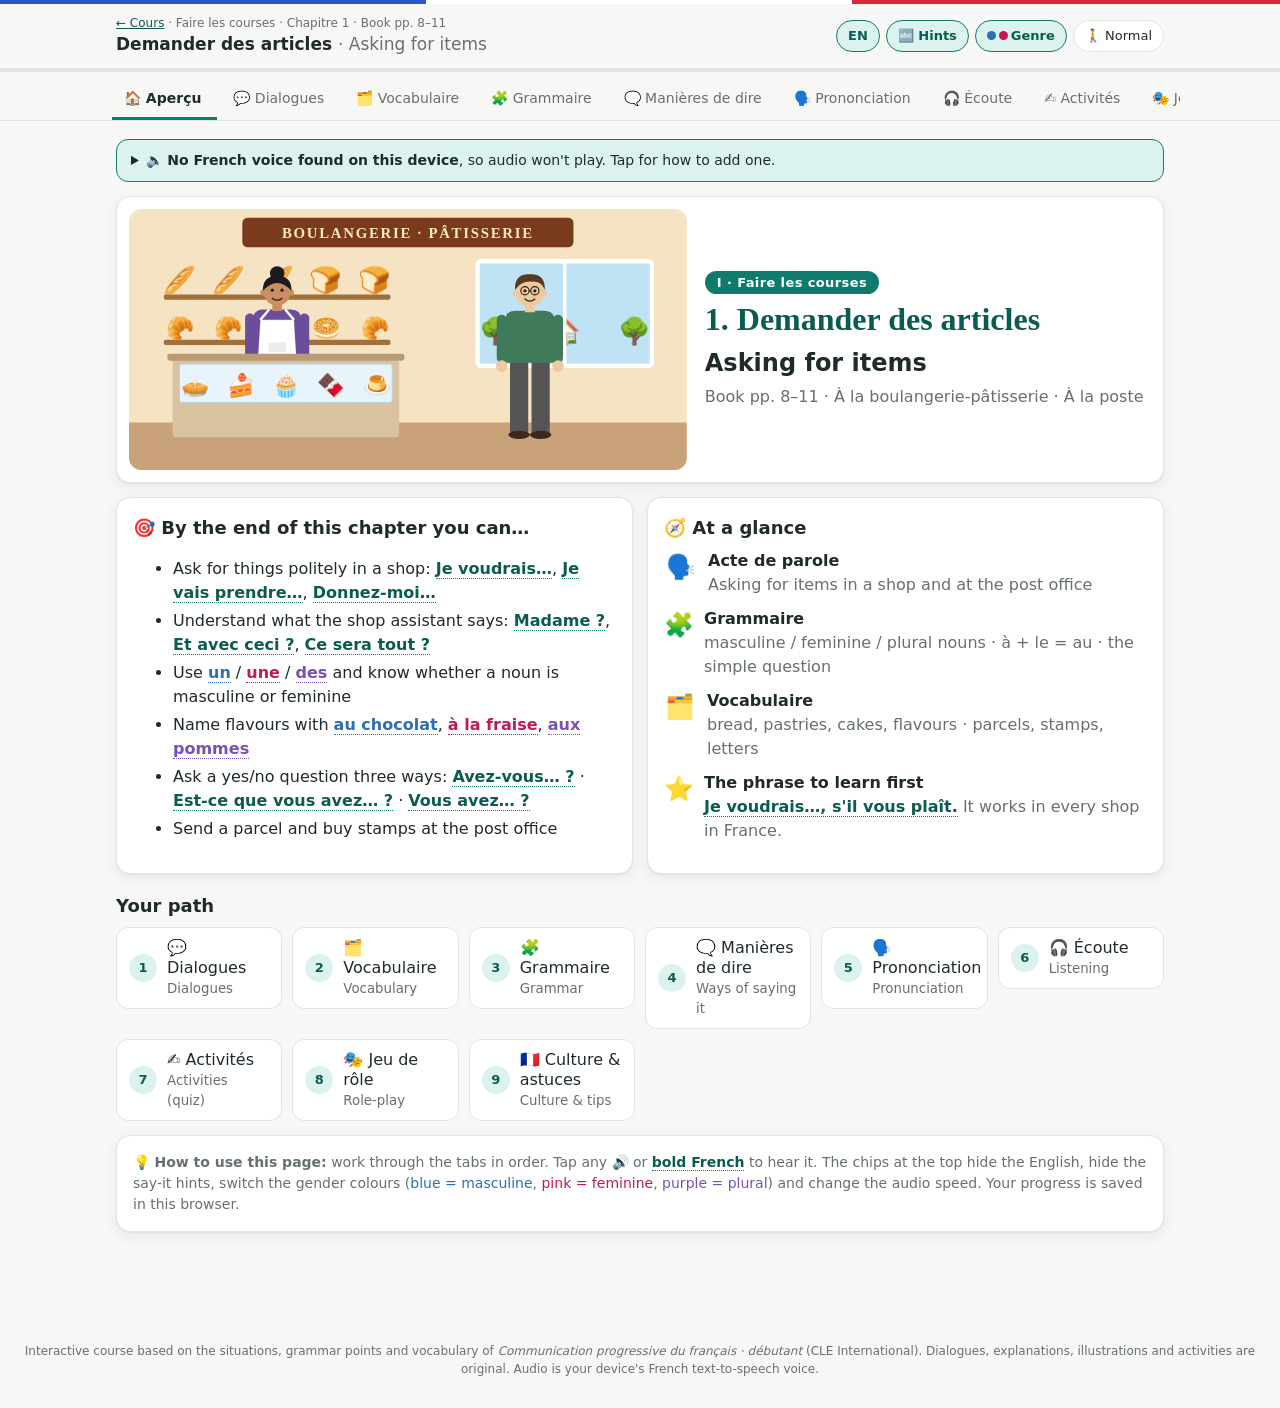
==== docs/c01.html @ 2956a0cf "Interactive course for Communication progressive du français (débutant): engine, illustrations, Rubr" ====
<!DOCTYPE html>
<html lang="en"><head><meta charset="utf-8"><meta name="viewport" content="width=device-width,initial-scale=1">
<title>Demander des articles · Communication progressive</title><style>:root{
  --bg:#f7f8f6; --panel:#ffffff; --ink:#1f2a2b; --muted:#66706f; --line:#dfe5e2;
  --accent:#0f7b6c; --accent-2:#0a5c51; --accent-soft:#dcf2ee;
  --bleu:#2b59c3; --rouge:#d62839;
  --good:#2f8a4f; --good-soft:#dff3e5; --bad:#c2402a; --bad-soft:#fbe3de;
  --m:#2f6db5; --m-soft:#e2eefb; --f:#c2185b; --f-soft:#fbe3ee; --pl:#7b4fb5; --pl-soft:#efe6fb;
  --radius:14px; --shadow:0 1px 2px rgba(20,40,40,.06),0 4px 14px rgba(20,40,40,.07);
  --ui:system-ui,-apple-system,"Segoe UI",Roboto,sans-serif; --serif:Georgia,"Times New Roman",serif;
}
@media (prefers-color-scheme:dark){:root{
  --bg:#141a1a; --panel:#1d2525; --ink:#e9f0ee; --muted:#9fb0ac; --line:#304040;
  --accent:#3fbfa8; --accent-2:#7fe0cc; --accent-soft:#183731;
  --good:#5cc27f; --good-soft:#1d3324; --bad:#ef7a64; --bad-soft:#3d221d;
  --m:#7fb0ef; --m-soft:#1e2b3b; --f:#f07aa8; --f-soft:#3a2030; --pl:#b896ee; --pl-soft:#2c2340;
  --shadow:none;
}}
*{box-sizing:border-box}
html,body{margin:0;background:var(--bg);color:var(--ink);font-family:var(--ui);line-height:1.5}
button{font:inherit;color:inherit;cursor:pointer}
a{color:var(--accent-2)}
.fr{font-weight:600;line-height:1.4}
.pr{color:var(--muted);font-style:italic;font-size:14px}
.en{color:var(--muted)}
body.no-pr .pr{display:none} body.no-en .en{display:none}
b.say{color:var(--accent-2);cursor:pointer;border-bottom:1px dotted var(--accent)}
b.say:hover{background:var(--accent-soft)}
/* gender colours (switchable) */
.g-m{color:var(--m)!important} .g-f{color:var(--f)!important} .g-pl{color:var(--pl)!important}
b.say.g-m{border-bottom-color:var(--m)} b.say.g-f{border-bottom-color:var(--f)} b.say.g-pl{border-bottom-color:var(--pl)}
body.no-gc .g-m,body.no-gc .g-f,body.no-gc .g-pl{color:inherit!important}
.gdot{display:inline-block;width:9px;height:9px;border-radius:50%;margin-right:-3px}.gdot.m{background:var(--m)}.gdot.f{background:var(--f)}

/* header */
header.top{position:sticky;top:0;z-index:20;background:color-mix(in srgb,var(--bg) 92%,transparent);backdrop-filter:blur(8px);border-bottom:1px solid var(--line)}
header.top::before{content:"";display:block;height:4px;background:linear-gradient(90deg,var(--bleu) 33.3%,#fff 33.3% 66.6%,var(--rouge) 66.6%)}
.top-inner{max-width:1080px;margin:0 auto;padding:10px 16px;display:flex;gap:12px;align-items:center;flex-wrap:wrap}
.brand{display:flex;flex-direction:column;min-width:0;flex:1}
.brand small{color:var(--muted);font-size:12px}
.brand b{font-size:17px}
.toggles{display:flex;gap:6px;flex-wrap:wrap;align-items:center}
.chip{border:1px solid var(--line);background:var(--panel);border-radius:999px;padding:5px 11px;font-size:13px;display:inline-flex;gap:6px;align-items:center}
.chip.on{background:var(--accent-soft);border-color:var(--accent);color:var(--accent-2);font-weight:600}
.progress{height:4px;background:var(--line)} .progress>div{height:100%;background:var(--accent);transition:width .4s}
nav.tabs{max-width:1080px;margin:0 auto;padding:8px 12px 0;display:flex;gap:4px;overflow-x:auto;scrollbar-width:none}
nav.tabs::-webkit-scrollbar{display:none}
nav.tabs a{flex:none;text-decoration:none;color:var(--muted);padding:8px 12px;border-radius:10px 10px 0 0;font-size:14px;border-bottom:3px solid transparent;white-space:nowrap}
nav.tabs a.active{color:var(--ink);font-weight:600;border-bottom-color:var(--accent)}
nav.tabs a .tick{color:var(--good);margin-inline-start:4px}

main{max-width:1080px;margin:0 auto;padding:18px 16px 80px}
h2{margin:6px 0 4px;font-size:24px} h3{margin:18px 0 8px;font-size:18px}
.h2en{font-size:16px;font-weight:400}
.lead{color:var(--muted);margin:0 0 16px}
.card{background:var(--panel);border:1px solid var(--line);border-radius:var(--radius);padding:16px;box-shadow:var(--shadow)}
.stack>*+*{margin-top:14px}
.grid{display:grid;gap:12px;grid-template-columns:repeat(auto-fill,minmax(210px,1fr))}
.row{display:flex;gap:8px;flex-wrap:wrap;align-items:center}
.btn{border:1px solid var(--line);background:var(--panel);padding:8px 14px;border-radius:10px;font-weight:500}
.btn:hover{border-color:var(--accent)}
.btn.primary{background:var(--accent);border-color:var(--accent);color:#fff}
.btn.primary:hover{background:var(--accent-2)}
.btn.small{padding:4px 10px;font-size:13px}
.play{border:none;background:var(--accent-soft);color:var(--accent-2);width:34px;height:34px;border-radius:50%;flex:none;display:inline-grid;place-items:center;font-size:14px;vertical-align:middle}
.play:hover{background:var(--accent);color:#fff}
.play.speaking{background:var(--accent);color:#fff;animation:pulse 1s infinite}
@keyframes pulse{50%{transform:scale(1.1)}}
.banner{background:var(--accent-soft);border:1px solid var(--accent);border-radius:12px;padding:10px 14px;font-size:14px;margin-bottom:14px}
.done-btn{margin-top:22px}
.muted{color:var(--muted)}
footer{text-align:center;color:var(--muted);font-size:12px;padding:30px 16px}

/* illustrations */
.scene-svg{width:100%;height:auto;display:block;border-radius:12px}
.scene-wrap{margin:10px 0 4px;border-radius:12px;overflow:hidden;border:1px solid var(--line)}
.actor .bob{transform-box:fill-box;transform-origin:50% 100%}
.actor.talking .bob{animation:talk .55s ease-in-out infinite alternate}
@keyframes talk{from{transform:translateY(0)}to{transform:translateY(-5px)}}
.actor.talking{filter:drop-shadow(0 0 6px rgba(255,205,0,.9))}
.av{flex:none;border-radius:50%}

/* overview */
.hero2{display:grid;grid-template-columns:1.25fr 1fr;gap:18px;align-items:center;padding:12px}
.hero-art{border-radius:12px;overflow:hidden}
.hero-txt .fr.big{font-family:var(--serif);font-size:32px;color:var(--accent-2);line-height:1.2;margin:6px 0}
.rub-badge{display:inline-block;color:#fff;border-radius:999px;padding:2px 12px;font-size:13px;font-weight:700;letter-spacing:.03em}
.r1{background:#0f7b6c}.r2{background:#2b59c3}.r3{background:#b5652b}.r4{background:#a3407e}.r5{background:#5b4fb5}.r6{background:#c0392b}
.ov-grid{display:grid;grid-template-columns:1fr 1fr;gap:14px}
.glance{display:flex;flex-direction:column;gap:10px}
.gl{display:flex;gap:10px;align-items:flex-start}.gl-ic{font-size:24px;width:34px;text-align:center}
.goals li{margin:4px 0}
.path{display:grid;grid-template-columns:repeat(auto-fill,minmax(160px,1fr));gap:10px}
.path a{text-decoration:none;color:var(--ink)}
.path .step{padding:10px 12px;border-radius:12px;border:1px solid var(--line);background:var(--panel);display:flex;gap:10px;align-items:center;line-height:1.25}
.path .step.done{border-color:var(--good);background:var(--good-soft)}
.path .num{width:28px;height:28px;border-radius:50%;background:var(--accent-soft);color:var(--accent-2);display:grid;place-items:center;font-weight:700;font-size:13px;flex:none}
.path .done .num{background:var(--good);color:#fff}

/* dialogue */
.dlg-head{display:flex;justify-content:space-between;gap:10px;align-items:center;flex-wrap:wrap}
.dtitle{font-size:20px;font-family:var(--serif)}
.sit-n{display:inline-grid;place-items:center;width:26px;height:26px;border-radius:50%;background:var(--accent);color:#fff;font-weight:700;font-size:14px}
.sit-n:empty{display:none}
.bubbles{display:flex;flex-direction:column;gap:10px;margin-top:10px}
.bub{display:flex;gap:10px;align-items:flex-start;max-width:88%}
.bub.right{align-self:flex-end;flex-direction:row-reverse}
.bub .body{background:var(--bg);border:1px solid var(--line);border-radius:14px;padding:8px 12px;cursor:pointer;transition:background .2s}
.bub .who{font-size:12px;color:var(--muted);font-weight:600}
.bub .fr.line{font-size:19px;display:block}
.bub.active .body{background:var(--accent-soft);border-color:var(--accent)}
.bub.m .who{color:var(--m)} .bub.f .who{color:var(--f)}
.stage-dir{align-self:center;font-style:italic;color:var(--muted);font-size:14px;background:var(--bg);border-radius:999px;padding:2px 14px}
.hidetext .bub .fr.line,.hidetext .bub .en{filter:blur(7px)} .hidetext .bub.revealed .fr.line,.hidetext .bub.revealed .en{filter:none}
.roleplay .bub.mine:not(.revealed) .fr.line,.roleplay .bub.mine:not(.revealed) .en{filter:blur(7px)}
.roleplay .bub.mine .body{border:2px dashed var(--accent)}
.shadow-cue{font-size:14px;color:var(--accent-2);font-weight:700;min-height:22px;margin-top:6px}
.dgloss{display:flex;flex-wrap:wrap;gap:6px;margin-top:12px;padding-top:10px;border-top:1px dashed var(--line)}
.gchip{border:1px solid var(--line);border-radius:999px;padding:2px 10px;font-size:14px;cursor:pointer;background:var(--bg)}

/* vocabulary */
.filters{display:flex;gap:6px;flex-wrap:wrap;margin-bottom:12px}
.picdict{display:grid;grid-template-columns:repeat(auto-fill,minmax(140px,1fr));gap:10px}
.picdict.small{grid-template-columns:repeat(auto-fill,minmax(118px,1fr));gap:8px}
.pd{display:flex;flex-direction:column;align-items:center;gap:2px;border:1px solid var(--line);border-top:5px solid var(--line);border-radius:14px;background:var(--panel);padding:10px 6px;text-align:center;box-shadow:var(--shadow);transition:transform .15s}
.pd:hover{transform:translateY(-2px)}
.pd .pd-pic{font-size:42px;line-height:1.15}
.picdict.small .pd .pd-pic{font-size:34px}
.pd .fr{font-size:16px}.pd .en{font-size:12px}
.pd-m{border-top-color:var(--m)}.pd-f{border-top-color:var(--f)}.pd-pl{border-top-color:var(--pl)}
body.no-gc .pd{border-top-color:var(--line)}
.vcard{display:flex;flex-direction:column;gap:2px;position:relative;cursor:pointer;border-left:5px solid var(--line)}
.vc-m{border-left-color:var(--m)}.vc-f{border-left-color:var(--f)}.vc-pl{border-left-color:var(--pl)}
.vcard .pic{font-size:30px;line-height:1.2}
.vcard .fr{font-size:20px}
.vcard .play{position:absolute;top:12px;right:12px}
.vcard .box{position:absolute;top:54px;right:14px;font-size:11px;color:var(--muted)}
.tag{display:inline-block;font-size:11px;background:var(--accent-soft);color:var(--accent-2);border-radius:6px;padding:1px 6px;margin-top:4px;width:max-content}
.g-tag-m{background:var(--m-soft);color:var(--m)}.g-tag-f{background:var(--f-soft);color:var(--f)}.g-tag-pl{background:var(--pl-soft);color:var(--pl)}
.flash-wrap{max-width:440px;margin:0 auto;text-align:center}
.flash{perspective:1000px;height:270px;cursor:pointer;margin:10px 0}
.flash-inner{position:relative;width:100%;height:100%;transition:transform .5s;transform-style:preserve-3d}
.flash.flipped .flash-inner{transform:rotateY(180deg)}
.flash .face{position:absolute;inset:0;backface-visibility:hidden;display:flex;flex-direction:column;align-items:center;justify-content:center;gap:6px;border-radius:18px;border:1px solid var(--line);border-top:8px solid var(--line);background:var(--panel);box-shadow:var(--shadow);padding:16px}
.flash.gb-m .face{border-top-color:var(--m)}.flash.gb-f .face{border-top-color:var(--f)}.flash.gb-pl .face{border-top-color:var(--pl)}
.flash .back{transform:rotateY(180deg);background:var(--accent-soft)}
.flash .fr{font-size:32px}
.flash .pic{font-size:50px}

/* grammar + infographics */
.gblock h3{margin-top:0;font-size:20px}
.gblock p{margin:8px 0}
.after{border-top:1px dashed var(--line);margin-top:12px}
table.g{border-collapse:collapse;width:100%;margin-top:10px}
table.g td,table.g th{border-bottom:1px solid var(--line);padding:8px;text-align:left}
table.g td.frcell{font-size:18px;white-space:nowrap}
figure.info{margin:14px 0;padding:14px;border-radius:14px;background:linear-gradient(180deg,var(--bg),var(--panel));border:1px solid var(--line)}
figure.info figcaption{font-size:13px;text-transform:uppercase;letter-spacing:.06em;color:var(--accent-2);font-weight:800;margin-bottom:10px}
.gnote{margin-top:10px;font-size:14px;background:var(--accent-soft);border-radius:10px;padding:8px 12px}
.schip{display:inline-block;margin:3px;border:1px solid var(--line);background:var(--panel);border-radius:999px;padding:3px 12px;cursor:pointer;font-weight:600}
.schip .en{font-weight:400;font-size:13px}
.end{color:var(--rouge);font-weight:800}
/* gender columns */
.gcols{display:grid;grid-template-columns:repeat(auto-fit,minmax(200px,1fr));gap:10px}
.gcol{border-radius:12px;padding:10px;border:2px solid}
.gc-m{border-color:var(--m);background:var(--m-soft)}.gc-f{border-color:var(--f);background:var(--f-soft)}.gc-pl{border-color:var(--pl);background:var(--pl-soft)}
.ghead{display:flex;gap:8px;align-items:center;margin-bottom:6px}
.gbadge{font-family:var(--serif);font-size:22px;font-weight:800;border-radius:10px;padding:0 10px;color:#fff}
.gc-m .gbadge{background:var(--m)}.gc-f .gbadge{background:var(--f)}.gc-pl .gbadge{background:var(--pl)}
/* merges */
.merges{display:flex;flex-direction:column;gap:8px}
.mrow,.eq{display:flex;gap:6px;align-items:center;flex-wrap:wrap;cursor:pointer}
.eq{justify-content:center;margin:12px 0 0}
.mb{display:inline-grid;place-items:center;min-width:48px;padding:4px 10px;border-radius:10px;font-weight:800;font-size:18px;color:#fff;font-family:var(--serif)}
.mb-p{background:#555}.mb-m{background:var(--m)}.mb-f{background:var(--f)}.mb-pl{background:var(--pl)}.mb-x{background:#888}
.mb-r{background:var(--panel);color:var(--ink);border:2px dashed var(--muted)}
.mb-r.fused{background:var(--rouge);color:#fff;border:2px solid var(--rouge);box-shadow:0 0 0 4px rgba(214,40,57,.15)}
.op{font-weight:800;color:var(--muted);font-size:18px}
.mex{margin-left:8px}
.nomerge .mb-r{opacity:.9}
/* scale */
.scale{position:relative;height:196px;margin:0 50px}
.sbar{position:absolute;left:0;right:0;top:80px;height:12px;border-radius:6px}
.smark{position:absolute;transform:translateX(-50%);display:flex;flex-direction:column;align-items:center;text-align:center;cursor:pointer;width:120px;font-size:14px;line-height:1.2}
.smark.up{top:0;justify-content:flex-end;height:78px}
.smark.dn{top:94px}
.smark .spic{font-size:20px}
.smark.up::after{content:"";width:2px;height:8px;background:var(--muted)}
.smark.dn::before{content:"";width:2px;height:8px;background:var(--muted)}
.smark .en{font-size:12px}
.sends{display:flex;justify-content:space-between;font-size:12px;color:var(--muted);font-weight:700;text-transform:uppercase}
/* ladder */
.ladder{display:flex;flex-direction:column;gap:8px}
.rung{display:flex;gap:10px;align-items:center;border-left:6px solid;border-radius:10px;background:var(--panel);padding:6px 10px}
.rname{color:#fff;border-radius:8px;padding:2px 10px;font-weight:700;display:flex;flex-direction:column;line-height:1.2;min-width:96px}
.rname small{font-weight:400;opacity:.85}
/* conjugation */
.conj{display:grid;grid-template-columns:repeat(auto-fit,minmax(200px,1fr));gap:10px}
.cverb{border:1px solid var(--line);border-radius:12px;overflow:hidden;background:var(--panel)}
.cinf{background:var(--accent);color:#fff;padding:6px 10px;cursor:pointer}.cinf .fr{color:#fff;font-size:18px}.cinf .en{color:#e8fffa}
.cform{display:flex;gap:8px;padding:4px 10px;border-top:1px solid var(--line);cursor:pointer}
.cform:hover{background:var(--accent-soft)}
.cform .cp{color:var(--muted);width:64px;flex:none;font-size:13px;padding-top:2px}
.cform .fr{font-size:17px}
.qzbox{display:inline-flex;gap:6px;align-items:center;flex-wrap:wrap}
/* compare */
.cmp{display:grid;gap:10px}
.cmpcol{border:2px solid;border-radius:12px;overflow:hidden;background:var(--panel)}
.cmphead{color:#fff;font-weight:800;padding:6px 10px;font-size:18px;font-family:var(--serif);display:flex;flex-direction:column;line-height:1.2}
.cmphead small{font-family:var(--ui);font-weight:400;font-size:12px;opacity:.9}
.cmppic{text-align:center;padding:6px}.cmppic.emo{font-size:46px}
.cmplines{padding:4px 10px 10px}.cl{padding:3px 0;cursor:pointer;display:flex;flex-direction:column}.cl .en{font-size:13px}
@media (max-width:640px){.cmp{grid-template-columns:1fr!important}}
/* documents */
.doc-fig{display:flex;flex-direction:column;align-items:center}
.doc{width:min(100%,420px);border-radius:10px;padding:16px 18px;box-shadow:0 6px 20px rgba(0,0,0,.18);position:relative}
.doc-title{font-weight:800;font-size:20px;text-align:center}
.doc-sub{text-align:center;font-size:13px;opacity:.8;margin-bottom:6px}
.doc-row{display:flex;gap:6px;align-items:baseline;padding:3px 0;cursor:pointer}
.doc-row .dots{flex:1;border-bottom:2px dotted currentColor;opacity:.35}
.doc-foot{text-align:center;font-size:13px;margin-top:8px;opacity:.85}
.doc-chalk{background:#2c3a2f;color:#f2f2e8;font-family:"Comic Sans MS","Chalkboard SE",cursive;border:8px solid #8a5a2b}
.doc-board{background:#111;color:#ffcd00;font-family:ui-monospace,Menlo,monospace}.doc-board .doc-title{color:#fff;letter-spacing:.2em}
.doc-ticket{background:#fffbe8;color:#222;border:2px dashed #b99a2b;font-family:ui-monospace,Menlo,monospace}
.doc-receipt{background:#fff;color:#222;font-family:ui-monospace,Menlo,monospace;clip-path:polygon(0 0,100% 0,100% 96%,95% 100%,90% 96%,85% 100%,80% 96%,75% 100%,70% 96%,65% 100%,60% 96%,55% 100%,50% 96%,45% 100%,40% 96%,35% 100%,30% 96%,25% 100%,20% 96%,15% 100%,10% 96%,5% 100%,0 96%)}
.doc-menu{background:#fdf6e3;color:#3a2a1e;font-family:var(--serif);border:3px double #7a3b1d}
.doc-form{background:#fff;color:#222;border:1px solid #bbb;border-top:10px solid var(--bleu)}
.doc-label{background:#fff8d6;color:#3a2a1e;border:2px solid #e0b100;border-radius:16px}
/* minis + pattern */
.minis{display:flex;flex-wrap:wrap;gap:10px;justify-content:center}
.minic{display:flex;flex-direction:column;align-items:center;border:1px solid var(--line);border-radius:12px;padding:8px 10px;background:var(--panel);cursor:pointer;min-width:120px}
.minic .en{font-size:12px}
.pattern{display:flex;flex-direction:column;gap:8px}
.prow{display:flex;flex-wrap:wrap;gap:6px;align-items:center}
.pfix{background:var(--accent);color:#fff;border-radius:10px;padding:6px 12px;font-weight:700;cursor:pointer}
.pslot{display:inline-flex;flex-direction:column;border:2px dashed var(--accent);border-radius:10px;padding:2px 8px;font-weight:600}
.pslot span{cursor:pointer;padding:1px 0}.pslot span:hover{text-decoration:underline}
/* flow (conversation map) */
.flow{position:relative;display:flex;flex-direction:column;gap:6px}
.flow::before{content:"";position:absolute;left:50%;top:44px;bottom:6px;width:3px;background:var(--line);transform:translateX(-50%)}
.lane-heads{display:flex;justify-content:space-between;font-weight:700;margin-bottom:6px}
.lane-heads span{display:flex;gap:6px;align-items:center}
.fstep{display:flex;position:relative}
.fstep.l{justify-content:flex-start}.fstep.r{justify-content:flex-end}
.fcard{width:calc(50% - 22px);display:flex;gap:10px;align-items:flex-start;background:var(--panel);border:1px solid var(--line);border-radius:12px;padding:8px 10px;cursor:pointer;box-shadow:var(--shadow)}
.fstep.l .fcard{border-left:5px solid var(--bleu)}.fstep.r .fcard{border-right:5px solid var(--rouge)}
.fn{flex:none;width:24px;height:24px;border-radius:50%;background:var(--accent);color:#fff;display:grid;place-items:center;font-weight:700;font-size:12px}
.fcard .en{font-size:13px}.fcard .alt{font-size:12px;color:var(--muted);margin-top:2px}
@media (max-width:640px){.flow::before{display:none}.fcard{width:92%}}

/* widgets */
.widget{margin-top:14px;padding:14px;border-radius:12px;background:var(--bg);border:2px dashed var(--accent)}
.widget .label{font-size:12px;text-transform:uppercase;letter-spacing:.06em;color:var(--accent-2);font-weight:800;margin-bottom:8px}
.result{font-size:40px;text-align:center;margin:8px 0;min-height:60px}
.cap{font-size:15px}
.spool{display:flex;flex-wrap:wrap;gap:6px;min-height:46px;padding:8px;border-radius:10px;background:var(--panel);border:1px solid var(--line);margin-bottom:8px}
.scols{display:grid;gap:8px}
.scol2{border:2px solid;border-radius:12px;min-height:110px;cursor:pointer;background:var(--panel);overflow:hidden}
.sch{color:#fff;font-weight:700;padding:4px 10px;text-align:center}
.sin{display:flex;flex-wrap:wrap;gap:4px;padding:6px}
.tile.small{font-size:14px;padding:1px 8px}
.pricetag{display:flex;justify-content:center;margin:6px 0}
.pt-num{background:#ffcd00;color:#1f2a2b;font-weight:800;font-size:34px;padding:4px 22px 4px 30px;border-radius:6px 30px 30px 6px;position:relative;font-family:var(--serif)}
.pt-num::before{content:"";position:absolute;left:10px;top:50%;width:10px;height:10px;border-radius:50%;background:var(--bg);transform:translateY(-50%)}
.money{display:inline-flex;flex-wrap:wrap;gap:4px;justify-content:center;margin:4px 0}
.note{display:inline-grid;place-items:center;width:54px;height:30px;border-radius:4px;font-size:12px;font-weight:800;color:#fff}
.n50{background:#e07b39}.n20{background:#3b78c2}.n10{background:#c0392b}.n5{background:#7f8c8d}
.coin{display:inline-grid;place-items:center;width:30px;height:30px;border-radius:50%;background:radial-gradient(#f5d68a,#c9a227);font-size:10px;font-weight:800;color:#5a4400;border:2px solid #b0901a}
.coin.small{width:24px;height:24px;background:radial-gradient(#e8b48a,#b5652b);color:#fff;border-color:#8a4a1a;font-size:9px}
.clockrow{display:flex;gap:18px;align-items:center;flex-wrap:wrap;justify-content:center}
.ck-big{font-size:36px;font-weight:800;font-family:ui-monospace,Menlo,monospace}
.ck-words .fr{font-size:20px}

/* expressions */
.xhead{display:flex;gap:10px;align-items:center;margin-bottom:8px;font-size:17px}
.xic{font-size:26px}
.xitems{display:grid;grid-template-columns:repeat(auto-fill,minmax(280px,1fr));gap:8px}
.xitem{display:flex;justify-content:space-between;gap:8px;align-items:center;border:1px solid var(--line);border-radius:12px;padding:8px 12px;cursor:pointer;background:var(--bg)}
.xitem:hover{border-color:var(--accent)}
.xitem .fr{font-size:17px}.xitem .en{font-size:13px}
.reg{font-size:11px;font-weight:700;border-radius:8px;padding:2px 8px;display:flex;flex-direction:column;align-items:center;line-height:1.15;flex:none}
.reg small{font-weight:400;font-size:10px}
.reg-poli{background:#e2eefb;color:#2b59c3}.reg-std{background:#e5f4e8;color:#2f8a4f}.reg-fam{background:#fdecd8;color:#b5652b}.reg-sout{background:#efe6fb;color:#7b4fb5}
.xreply{margin-top:8px;font-size:14px;color:var(--muted)}

/* sounds */
.letter{display:flex;gap:14px}
.letter .glyph{font-size:30px;font-weight:800;line-height:1.1;min-width:90px;height:80px;padding:0 8px;display:grid;place-items:center;border-radius:16px;background:var(--accent-soft);color:var(--accent-2);flex:none;cursor:pointer;text-align:center;font-family:var(--serif)}
.ex{display:inline-flex;gap:6px;align-items:center;border:1px solid var(--line);border-radius:999px;padding:2px 4px 2px 12px;margin:3px;cursor:pointer;background:var(--panel)}
.ex .fr{font-size:17px}
.pair{display:grid;grid-template-columns:1fr auto 1fr;gap:10px;align-items:center}
.pair .side{text-align:center;padding:10px;border:1px solid var(--line);border-radius:12px;cursor:pointer;background:var(--panel)}
.pair .side .fr{font-size:26px;display:block}
.vs{color:var(--muted);font-size:12px;text-align:center;max-width:160px}

/* quiz */
.quiz{max-width:680px;margin:0 auto}
.qhead{display:flex;justify-content:space-between;color:var(--muted);font-size:13px;margin-bottom:8px}
.qtag{background:var(--accent-soft);color:var(--accent-2);border-radius:6px;padding:0 6px;font-weight:600}
.qbar{height:6px;border-radius:6px;background:var(--line);overflow:hidden;margin-bottom:14px}.qbar>div{height:100%;background:var(--accent);transition:width .3s}
.qtext{font-size:18px;font-weight:600;margin-bottom:10px}
.qpic{font-size:54px;text-align:center}
.qsentence{font-size:24px;text-align:center;margin:10px 0}
.qsentence .blank{display:inline-block;min-width:70px;border-bottom:3px solid var(--accent);color:var(--accent-2)}
.opts{display:grid;gap:8px}
.opt{text-align:start;border:2px solid var(--line);background:var(--panel);border-radius:12px;padding:10px 14px;font-size:16px}
.opt:hover:not(:disabled){border-color:var(--accent)}
.opt.correct{border-color:var(--good);background:var(--good-soft)}
.opt.wrong{border-color:var(--bad);background:var(--bad-soft)}
.feedback{margin-top:12px;padding:10px 14px;border-radius:12px;font-size:15px}
.feedback.good{background:var(--good-soft);color:var(--good)} .feedback.bad{background:var(--bad-soft);color:var(--bad)}
.feedback .ex-text{color:var(--ink);display:block;margin-top:4px}
.tiles{display:flex;flex-wrap:wrap;gap:8px;justify-content:center;min-height:56px;padding:8px;border-radius:12px}
.tiles.lines{flex-direction:column;align-items:stretch}.tiles.lines .tile{text-align:left;font-size:16px}
.tiles.answer{border:2px dashed var(--line);margin-bottom:8px}
.tile{font-size:18px;border:1px solid var(--line);background:var(--panel);border-radius:10px;padding:2px 14px}
.big-play{width:72px;height:72px;font-size:28px;margin:6px auto 14px;display:grid}
.score{font-size:48px;font-weight:800;text-align:center;color:var(--accent-2)}
.match{display:grid;grid-template-columns:1fr 1fr;gap:8px}
.match .mi{border:2px solid var(--line);background:var(--panel);border-radius:10px;padding:8px;text-align:center;min-height:52px}
.match .mi .fr{font-size:17px}
.match .mi.sel{border-color:var(--accent);background:var(--accent-soft)}
.match .mi.ok{border-color:var(--good);background:var(--good-soft);opacity:.55}
.match .mi.no{border-color:var(--bad);background:var(--bad-soft)}
.tin{font:inherit;font-size:18px;padding:8px 10px;border-radius:10px;border:2px solid var(--accent);background:var(--panel);color:var(--ink);min-width:120px}
.tin.ok{border-color:var(--good);background:var(--good-soft)} .tin.no{border-color:var(--bad);background:var(--bad-soft)}
.frkeys{margin:8px 0}.frkeys .chip{font-size:16px;font-weight:700;padding:3px 11px}

/* role-play */
.rp{display:flex;flex-direction:column;gap:10px}
.rp-body{display:flex;flex-direction:column;gap:10px}
.memo{display:flex;flex-wrap:wrap;gap:6px;margin-top:8px}
.memo span{background:#fff8d6;color:#5a4400;border:1px solid #e0b100;border-radius:6px;padding:1px 8px;font-size:13px;transform:rotate(-1deg)}
.yourturn{background:var(--accent-soft);border-radius:10px;padding:8px 12px}
.rec{display:flex;gap:8px;align-items:center;flex-wrap:wrap}
.rec .dot{display:inline-block;width:10px;height:10px;border-radius:50%;background:var(--bad);animation:pulse 1s infinite}

/* culture */
.cgrid{display:grid;grid-template-columns:repeat(auto-fill,minmax(300px,1fr));gap:12px}
.ccard{display:flex;gap:12px;border-top:5px solid var(--bleu)}
.ccard:nth-child(3n+2){border-top-color:var(--rouge)}.ccard:nth-child(3n){border-top-color:var(--accent)}
.cic{font-size:34px;flex:none}
.ckind{font-size:11px;text-transform:uppercase;letter-spacing:.08em;color:var(--muted);font-weight:700}
.tipcard{display:flex;gap:12px}
.tipcard .ic{font-size:28px;flex:none}
.mist{display:flex;flex-direction:column;gap:6px}
.mrow2{display:grid;grid-template-columns:1fr 1fr 1.3fr;gap:10px;align-items:center;background:var(--panel);border:1px solid var(--line);border-radius:10px;padding:8px 12px}
.no-say{color:var(--bad);text-decoration:line-through;text-decoration-thickness:1px}
.yes-say{color:var(--good);cursor:pointer}
@media (max-width:640px){.mrow2{grid-template-columns:1fr}}

/* tests */
.tile.sel{border-color:var(--accent);background:var(--accent-soft)}
.tile.ok{border-color:var(--good);background:var(--good-soft)}
.tile.no{border-color:var(--bad);background:var(--bad-soft)}
.titems{padding-inline-start:22px;margin:6px 0} .titems li{margin:10px 0}
.qsent .fr{font-size:17px}
.qsent select{font-size:16px;max-width:100%;padding:2px 6px;border-radius:8px;border:2px solid var(--accent);background:var(--panel);color:var(--ink);margin:0 4px}
.qsent select.ok{border-color:var(--good);background:var(--good-soft)} .qsent select.no{border-color:var(--bad);background:var(--bad-soft)}
.blank{display:inline-block;min-width:60px;border-bottom:2px solid var(--accent);color:var(--accent-2);text-align:center}
.fb{font-size:14px;margin-top:2px}
.markbox{border:2px solid var(--accent);border-radius:10px;min-width:56px;text-align:center;display:flex;flex-direction:column;line-height:1.2;padding:4px}
.markbox .got{font-weight:800;font-size:18px;color:var(--accent-2);border-bottom:1px solid var(--line)} .markbox .of{font-size:13px;color:var(--muted)}
.tsec.full{border-color:var(--good)} .tsec.part{border-color:var(--accent)}
.tgrid{display:grid;grid-template-columns:repeat(auto-fill,minmax(300px,1fr));gap:4px 20px}
.tgrid .qsent{display:flex;gap:6px;align-items:center;flex-wrap:wrap}
.tgrid .tin{min-width:0;width:140px;font-size:16px;padding:4px 8px}
.mini{background:var(--bg);border-radius:10px;padding:8px 12px;border:1px solid var(--line)}
.opt-l{font-size:16px;text-align:left}

/* course home */
.home-hero{display:grid;grid-template-columns:1fr 1.1fr;gap:18px;align-items:center}
.home-hero h1{font-family:var(--serif);font-size:34px;margin:0;line-height:1.15;color:var(--accent-2)}
.rubrique{margin-top:26px}
.rubrique h2{display:flex;gap:10px;align-items:center;flex-wrap:wrap}
.rnum{color:#fff;border-radius:10px;padding:0 12px;font-family:var(--serif)}
.chapters{display:grid;grid-template-columns:repeat(auto-fill,minmax(310px,1fr));gap:10px}
.lesson-link{display:flex;gap:12px;align-items:center;text-decoration:none;color:var(--ink)}
.lesson-link .n{font-size:22px;font-weight:800;color:var(--accent-2);width:40px;text-align:center;flex:none}
.lesson-link .thumb{width:120px;flex:none;border-radius:8px;overflow:hidden;border:1px solid var(--line)}
.lesson-link .frt{font-family:var(--serif);font-size:18px;font-weight:700;color:var(--accent-2)}
.lesson-link:hover{border-color:var(--accent)}
.soon{opacity:.55}
.soon .frt{color:var(--muted)}
.test-link{border-color:var(--accent);background:var(--accent-soft)}

@media (max-width:760px){
  .brand{flex-basis:100%}
  .toggles{width:100%}
  .hero2,.ov-grid,.home-hero{grid-template-columns:1fr}
  .bub{max-width:100%}
  .bub .fr.line{font-size:17px}
  .flash{height:240px}
  .lesson-link .thumb{width:84px}
}
</style></head>
<body><script>window.LESSONS=[];window.COURSE_HOME="index.html";</script><script>// Chapitre 1 · Demander des articles (book pp. 8–11)
// Situations: 1. À la boulangerie-pâtisserie · 2. À la poste
// Grammar: masculin / féminin / pluriel des noms · structure de la question simple
// Dialogues and activities are original, built on the book's situations, grammar and vocabulary.
LESSONS.push({
  id: "c01", rubrique: 1, num: 1,
  title: "Asking for items",
  titleFr: "Demander des articles",
  pages: "Book pp. 8–11",
  goals: [
    "Ask for things politely in a shop: [[Je voudrais…]], [[Je vais prendre…]], [[Donnez-moi…]]",
    "Understand what the shop assistant says: [[Madame ?]], [[Et avec ceci ?]], [[Ce sera tout ?]]",
    "Use [[m:un]] / [[f:une]] / [[pl:des]] and know whether a noun is masculine or feminine",
    "Name flavours with [[m:au chocolat]], [[f:à la fraise]], [[pl:aux pommes]]",
    "Ask a yes/no question three ways: [[Avez-vous… ?]] · [[Est-ce que vous avez… ?]] · [[Vous avez… ?]]",
    "Send a parcel and buy stamps at the post office"
  ],
  glance: [
    ["🗣️", "Acte de parole", "Asking for items in a shop and at the post office"],
    ["🧩", "Grammaire", "masculine / feminine / plural nouns · à + le = au · the simple question"],
    ["🗂️", "Vocabulaire", "bread, pastries, cakes, flavours · parcels, stamps, letters"],
    ["⭐", "The phrase to learn first", "[[Je voudrais…, s'il vous plaît.]] It works in every shop in France."]
  ],

  dialogues: [
    {
      id: "d1", n: 1, title: "At the baker's and pastry shop", titleFr: "À la boulangerie-pâtisserie",
      note: "Monsieur Lambert buys breakfast and a dessert for four. Notice how the baker leads the conversation: [[Et avec ceci ?]] … [[Ce sera tout ?]]",
      scene: "boulangerie", staff: "La boulangère", people: { "La boulangère": "f2", "Le client": "m6" },
      lines: [
        ["La boulangère", "Bonjour, monsieur !", "Good morning, sir!"],
        ["Le client", "Bonjour, madame. Je voudrais une baguette et deux croissants au beurre, s'il vous plaît.", "Good morning. I'd like a baguette and two butter croissants, please."],
        ["La boulangère", "Voilà, monsieur. Et avec ceci ?", "Here you are, sir. Anything else? (lit. and with this?)"],
        ["Le client", "Je vais prendre aussi un éclair au café et une tarte pour quatre personnes.", "I'll also take a coffee éclair and a tart for four people."],
        ["La boulangère", "Qu'est-ce que vous préférez, comme tarte ? Nous avons des tartes aux pommes, aux abricots, au citron…", "What kind of tart would you like? We have apple, apricot, lemon tarts…"],
        ["Le client", "Une tarte au citron, c'est parfait.", "A lemon tart, that's perfect."],
        ["La boulangère", "Très bien. Ce sera tout ?", "Very good. Will that be all?"],
        ["Le client", "Oui, merci. Ça fait combien ?", "Yes, thank you. How much is that?"],
        ["La boulangère", "Dix-neuf euros quarante, s'il vous plaît.", "Nineteen euros forty, please."],
        ["Le client", "Voilà. Merci, bonne journée !", "Here you are. Thank you, have a nice day!"],
        ["La boulangère", "Merci, à vous aussi. Au revoir, monsieur !", "Thank you, you too. Goodbye, sir!"]
      ],
      glossary: [["Et avec ceci ?", "anything else?"], ["Ce sera tout ?", "will that be all?"], ["Ça fait combien ?", "how much is it?"], ["bonne journée", "have a nice day"]]
    },
    {
      id: "d2", n: 2, title: "At the post office", titleFr: "À la poste",
      note: "Aïcha sends a parcel to her sister in Canada and buys stamps. Listen for the three ways of asking a question.",
      scene: "poste", staff: "Le postier", people: { "Le postier": "m4", "Aïcha": "f4" },
      lines: [
        ["Le postier", "Bonjour, madame. Je vous écoute.", "Hello, madam. How can I help? (lit. I'm listening to you)"],
        ["Aïcha", "Bonjour, monsieur. Je voudrais envoyer ce colis au Canada, s'il vous plaît.", "Hello. I'd like to send this parcel to Canada, please."],
        ["Le postier", "En tarif normal ou en prioritaire ?", "Standard rate or priority?"],
        ["Aïcha", "C'est combien, en prioritaire ?", "How much is it by priority?"],
        ["Le postier", "Vingt-quatre euros. En tarif normal, dix-sept euros.", "Twenty-four euros. At the standard rate, seventeen euros."],
        ["Aïcha", "En tarif normal, alors. Ce n'est pas urgent.", "Standard, then. It's not urgent."],
        ["Le postier", "D'accord. Vous devez remplir cette fiche de douane. Qu'est-ce qu'il y a dans le colis ?", "All right. You need to fill in this customs form. What's in the parcel?"],
        ["Aïcha", "Des vêtements pour ma sœur et deux livres de cuisine.", "Clothes for my sister and two cookbooks."],
        ["Le postier", "Merci. Il vous faut autre chose ?", "Thank you. Do you need anything else?"],
        ["Aïcha", "Oui. Est-ce que vous avez des timbres pour l'Europe ?", "Yes. Do you have stamps for Europe?"],
        ["Le postier", "Bien sûr. À l'unité ou en carnet ?", "Of course. Single stamps or a book of stamps?"],
        ["Aïcha", "Donnez-moi un carnet de dix timbres, s'il vous plaît. Vous avez aussi des enveloppes ?", "Give me a book of ten stamps, please. Do you have envelopes too?"],
        ["Le postier", "Oui, voilà. Au total, ça fait trente et un euros cinquante.", "Yes, here you are. Altogether that's thirty-one euros fifty."]
      ],
      glossary: [["un colis", "a parcel"], ["en prioritaire", "by priority mail"], ["une fiche de douane", "a customs form"], ["un carnet de timbres", "a book of stamps"]]
    }
  ],

  vocab: [
    { t: "du pain", en: "bread", pic: "🍞", cat: "Le pain", g: "m", pr: "dü PIN (nasal)" },
    { t: "une baguette", en: "a baguette (French stick)", pic: "🥖", cat: "Le pain", g: "f", pr: "ba-GET" },
    { t: "un pain complet", en: "a wholemeal loaf", pic: "🍞", cat: "Le pain", g: "m" },
    { t: "un pain de mie", en: "a soft sandwich loaf", pic: "🍞", cat: "Le pain", g: "m" },
    { t: "un pain de campagne", en: "a country loaf", pic: "🥯", cat: "Le pain", g: "m" },
    { t: "un croissant", en: "a croissant", pic: "🥐", cat: "Les viennoiseries", g: "m", pr: "krwa-SAN (final t silent)" },
    { t: "un pain au chocolat", en: "a chocolate croissant", pic: "🍫", cat: "Les viennoiseries", g: "m" },
    { t: "une brioche", en: "a brioche (sweet bun)", pic: "🧁", cat: "Les viennoiseries", g: "f", pr: "bree-OSH" },
    { t: "un chausson aux pommes", en: "an apple turnover", pic: "🥟", cat: "Les viennoiseries", g: "m", pr: "sho-SON o POM" },
    { t: "des viennoiseries", en: "pastries made with dough (croissants etc.)", pic: "🥐", cat: "Les viennoiseries", g: "pl", pr: "vyen-waz-REE" },
    { t: "un gâteau", en: "a cake", pic: "🎂", cat: "Les gâteaux", g: "m", pr: "ga-TOH" },
    { t: "des gâteaux", en: "cakes", pic: "🍰", cat: "Les gâteaux", g: "pl", note: "-eau → -eaux in the plural" },
    { t: "un éclair au café", en: "a coffee éclair", pic: "☕", cat: "Les gâteaux", g: "m" },
    { t: "un millefeuille", en: "a mille-feuille (custard slice)", pic: "🍰", cat: "Les gâteaux", g: "m", pr: "meel-FUH-y" },
    { t: "un chou à la crème", en: "a cream puff", pic: "🧁", cat: "Les gâteaux", g: "m", pr: "SHOO a la KREM" },
    { t: "une tarte", en: "a tart", pic: "🥧", cat: "Les gâteaux", g: "f" },
    { t: "une tarte aux pommes", en: "an apple tart", pic: "🍎", cat: "Les gâteaux", g: "f" },
    { t: "une tarte aux fraises", en: "a strawberry tart", pic: "🍓", cat: "Les gâteaux", g: "f" },
    { t: "une tarte au citron", en: "a lemon tart", pic: "🍋", cat: "Les gâteaux", g: "f" },
    { t: "une tarte aux abricots", en: "an apricot tart", pic: "🍑", cat: "Les gâteaux", g: "f", pr: "o-z-abree-KOH (liaison)" },
    { t: "des bonbons", en: "sweets, candy", pic: "🍬", cat: "Les douceurs", g: "pl" },
    { t: "du chocolat", en: "chocolate", pic: "🍫", cat: "Les douceurs", g: "m", pr: "sho-ko-LA" },
    { t: "une glace", en: "an ice cream", pic: "🍦", cat: "Les douceurs", g: "f" },
    { t: "une glace à la vanille", en: "a vanilla ice cream", pic: "🍨", cat: "Les douceurs", g: "f" },
    { t: "un sorbet au citron", en: "a lemon sorbet", pic: "🍧", cat: "Les douceurs", g: "m" },
    { t: "une boulangerie", en: "a bakery", pic: "🏪", cat: "Les commerces", g: "f" },
    { t: "une pâtisserie", en: "a cake shop; a pastry", pic: "🍰", cat: "Les commerces", g: "f" },
    { t: "le boulanger, la boulangère", en: "the baker (man / woman)", pic: "👩‍🍳", cat: "Les commerces" },
    { t: "la poste", en: "the post office", pic: "📮", cat: "À la poste", g: "f" },
    { t: "un colis", en: "a parcel (= un paquet)", pic: "📦", cat: "À la poste", g: "m", pr: "ko-LEE" },
    { t: "un paquet", en: "a parcel, a packet", pic: "📦", cat: "À la poste", g: "m", pr: "pa-KAY" },
    { t: "une lettre", en: "a letter", pic: "✉️", cat: "À la poste", g: "f" },
    { t: "une carte postale", en: "a postcard", pic: "🖼️", cat: "À la poste", g: "f" },
    { t: "une enveloppe", en: "an envelope", pic: "✉️", cat: "À la poste", g: "f" },
    { t: "un timbre", en: "a stamp", pic: "🖼️", cat: "À la poste", g: "m", pr: "TAN-br" },
    { t: "un carnet de timbres", en: "a book of 10 stamps", pic: "📒", cat: "À la poste", g: "m" },
    { t: "le tarif", en: "the rate, the price (= le prix)", pic: "🏷️", cat: "À la poste", g: "m" },
    { t: "en tarif normal", en: "at the standard rate", pic: "🐢", cat: "À la poste" },
    { t: "en prioritaire", en: "by priority mail", pic: "🚀", cat: "À la poste" },
    { t: "une fiche de douane", en: "a customs form", pic: "📝", cat: "À la poste", g: "f" },
    { t: "le code postal", en: "the postcode", pic: "🔢", cat: "À la poste", g: "m" },
    { t: "l'expéditeur", en: "the sender", pic: "📤", cat: "À la poste", g: "m" },
    { t: "le destinataire", en: "the addressee", pic: "📥", cat: "À la poste", g: "m" },
    { t: "envoyer", en: "to send", pic: "📤", cat: "Les verbes" },
    { t: "recevoir", en: "to receive", pic: "📥", cat: "Les verbes" },
    { t: "prendre", en: "to take (= to buy, in a shop)", pic: "🤲", cat: "Les verbes" },
    { t: "s'il vous plaît", en: "please (polite)", pic: "🙏", cat: "La politesse" },
    { t: "merci", en: "thank you", pic: "😊", cat: "La politesse" },
    { t: "Bonne journée !", en: "Have a nice day!", pic: "☀️", cat: "La politesse" },
    { t: "Voilà.", en: "Here you are. / There you go.", pic: "🤲", cat: "La politesse" }
  ],

  grammar: [
    {
      id: "g-genre",
      title: "Masculine, feminine, plural: [[m:un]] · [[f:une]] · [[pl:des]]",
      body: [
        "Every French noun is <b>masculine</b> or <b>feminine</b>, even bread and stamps. The little word in front tells you which: [[m:un croissant]] (masculine), [[f:une baguette]] (feminine). In the plural both become [[pl:des]]: [[pl:des croissants]], [[pl:des baguettes]].",
        "So <b>always learn a noun with its article</b>. Don't learn <i>tarte</i>; learn [[f:une tarte]]. In this course the colours help: <span class='g-m'>blue = masculine</span>, <span class='g-f'>pink = feminine</span>, <span class='g-pl'>purple = plural</span>.",
        "The definite article (<i>the</i>) works the same way: [[m:le pain]], [[f:la poste]], [[pl:les timbres]]. Before a vowel or a silent h, <b>le</b> and <b>la</b> both shorten to <b>l'</b>: [[l'expéditeur]], [[l'enveloppe]]."
      ],
      info: [
        { type: "gender", title: "🎨 One noun, one gender", cols: [
          { g: "m", badge: "un · le", head: "Masculin", items: ["un croissant", "un bonbon", "un gâteau au chocolat", "un timbre", "un colis"], note: "Often masculine: words ending in <b>-eau</b>, <b>-ment</b>, <b>-age</b>, <b>-isme</b>." },
          { g: "f", badge: "une · la", head: "Féminin", items: ["une tarte", "une brioche", "une glace à la fraise", "une lettre", "une enveloppe"], note: "Often feminine: words ending in <b>-tte</b>, <b>-che</b>, <b>-tion</b>, <b>-ie</b>, <b>-ure</b>." },
          { g: "pl", badge: "des · les", head: "Pluriel", items: ["des fruits", "des gâteaux", "des tartes aux pommes", "des timbres", "des colis"], note: "Add <b>-s</b> (silent!). <b>-eau → -eaux</b>. Nouns ending in <b>-s, -x, -z</b> don't change: <i>un colis → des colis</i>." }
        ] },
        { type: "pics", title: "🖼️ Picture dictionary · in the shop window", from: ["Le pain", "Les viennoiseries", "Les gâteaux"] }
      ],
      widget: {
        type: "sort", label: "Sort the shop · masculine, feminine or plural?",
        cols: [{ k: "m", label: "un (masculin)", color: "var(--m)" }, { k: "f", label: "une (féminin)", color: "var(--f)" }, { k: "pl", label: "des (pluriel)", color: "var(--pl)" }],
        items: [
          { t: "baguette", k: "f", pic: "🥖", say: "une baguette" }, { t: "croissant", k: "m", pic: "🥐", say: "un croissant" }, { t: "bonbons", k: "pl", pic: "🍬", say: "des bonbons" },
          { t: "brioche", k: "f", pic: "🧁", say: "une brioche" }, { t: "gâteau", k: "m", pic: "🎂", say: "un gâteau" }, { t: "glace", k: "f", pic: "🍦", say: "une glace" },
          { t: "gâteaux", k: "pl", pic: "🍰", say: "des gâteaux" }, { t: "timbre", k: "m", pic: "🖼️", say: "un timbre" }, { t: "lettre", k: "f", pic: "✉️", say: "une lettre" },
          { t: "colis (×3)", k: "pl", pic: "📦", say: "des colis" }, { t: "millefeuille", k: "m", pic: "🍰", say: "un millefeuille" }, { t: "enveloppe", k: "f", pic: "✉️", say: "une enveloppe" }
        ]
      }
    },
    {
      id: "g-au",
      title: "Flavours and fillings: [[m:au chocolat]] · [[f:à la fraise]] · [[pl:aux pommes]]",
      body: [
        "To say what a cake or ice cream is <i>made with</i>, French uses <b>à + the article</b>: <i>a tart with the lemon</i>. But <b>à</b> and <b>le</b> can't stand side by side: they melt into one word.",
        "<b>à + le = au</b> · <b>à + les = aux</b> · but <b>à + la</b> and <b>à + l'</b> stay as they are.",
        "Fruit you count (apples, strawberries, apricots) usually goes in the plural: [[une tarte aux pommes]], [[une tarte aux fraises]]. A single big flavour stays singular: [[une tarte au citron]], [[un éclair au café]], [[une glace à la vanille]]."
      ],
      info: { type: "merge", title: "⚗️ The fusion rule", rows: [
        { a: "à", b: "le", g: "m", r: "au", ex: "un éclair au chocolat", en: "a chocolate éclair" },
        { a: "à", b: "la", g: "f", r: "à la", ex: "une glace à la fraise", en: "a strawberry ice cream", no: true },
        { a: "à", b: "l'", g: "x", r: "à l'", ex: "un gâteau à l'orange", en: "an orange cake", no: true },
        { a: "à", b: "les", g: "pl", r: "aux", ex: "une tarte aux abricots", en: "an apricot tart" }
      ], note: "Hear the liaison: [[aux abricots]] sounds like <i>o-z-abricots</i>, because the silent x is pronounced <b>z</b> before a vowel." },
      widget: {
        type: "contract", label: "Bake a tart · choose a flavour (and plural for fruit you count)",
        preps: [{ p: "à", label: "une tarte… (à)", frame: "une tarte" }, { p: "à", label: "une glace… (à)", frame: "une glace" }],
        nouns: [{ t: "citron", g: "m", pic: "🍋" }, { t: "chocolat", g: "m", pic: "🍫" }, { t: "pomme", g: "f", pic: "🍎" }, { t: "fraise", g: "f", pic: "🍓" }, { t: "framboise", g: "f", pic: "🫐" }, { t: "abricot", g: "m", v: true, pic: "🍑" }, { t: "orange", g: "f", v: true, pic: "🍊" }, { t: "vanille", g: "f", pic: "🌼" }, { t: "menthe", g: "f", pic: "🌿" }]
      }
    },
    {
      id: "g-question",
      title: "The simple question: three registers",
      body: [
        "A yes/no question can be made in <b>three</b> ways. They all mean the same; they differ in how formal they sound.",
        "<b>Soutenu</b> (formal, written): turn the verb and subject around and add a hyphen: [[Avez-vous des timbres ?]] · <b>Courant</b> (everyday, always correct): put [[Est-ce que…]] in front: [[Est-ce que vous avez des timbres ?]] · <b>Familier</b> (casual, spoken): keep the sentence and just make your voice <b>go up</b> at the end: [[Vous avez des timbres ?]]",
        "In a shop, the middle one is the safest choice. The casual one is extremely common in speech, so you'll hear it all the time."
      ],
      info: { type: "ladder", title: "🪜 One question, three registers", levels: [
        { name: "Soutenu", en: "formal", color: "#7b4fb5", ex: ["Avez-vous des timbres ?", "Voulez-vous un sac ?"], note: "verb–subject inversion with a hyphen" },
        { name: "Courant", en: "everyday", color: "#2f8a4f", ex: ["Est-ce que vous avez des timbres ?", "Est-ce que vous voulez un sac ?"], note: "Est-ce que + normal order: always safe" },
        { name: "Familier", en: "casual", color: "#b5652b", ex: ["Vous avez des timbres ?", "Vous voulez un sac ?"], note: "normal order + rising voice ↗" }
      ] },
      widget: {
        type: "combo", label: "Build the question · pick a register and a question",
        rows: [{ k: "s", label: "🎩 soutenu" }, { k: "c", label: "👔 courant" }, { k: "f", label: "👕 familier" }],
        cols: [{ k: "timbres", label: "📮 stamps?" }, { k: "envoyer", label: "📦 send it priority?" }, { k: "code", label: "🔢 know the postcode?" }, { k: "poste", label: "🏤 work at the post office?" }, { k: "tarte", label: "🥧 have lemon tarts?" }],
        out: {
          "s|timbres": ["Avez-vous des timbres ?", "Do you have any stamps?", "inversion: vous avez → <b>avez-vous</b>"],
          "c|timbres": ["Est-ce que vous avez des timbres ?", "Do you have any stamps?", "Est-ce que + vous avez"],
          "f|timbres": ["Vous avez des timbres ?", "Do you have any stamps?", "same as a statement, voice rising ↗"],
          "s|envoyer": ["Envoyez-vous ce colis en prioritaire ?", "Are you sending this parcel priority?", "vous envoyez → <b>envoyez-vous</b>"],
          "c|envoyer": ["Est-ce que vous envoyez ce colis en prioritaire ?", "Are you sending this parcel priority?", "Est-ce que + vous envoyez"],
          "f|envoyer": ["Vous envoyez ce colis en prioritaire ?", "Are you sending this parcel priority?", "voice rising ↗"],
          "s|code": ["Connaissez-vous le code postal ?", "Do you know the postcode?", "vous connaissez → <b>connaissez-vous</b>"],
          "c|code": ["Est-ce que vous connaissez le code postal ?", "Do you know the postcode?", "Est-ce que + vous connaissez"],
          "f|code": ["Vous connaissez le code postal ?", "Do you know the postcode?", "voice rising ↗"],
          "s|poste": ["Travaillez-vous à la poste ?", "Do you work at the post office?", "vous travaillez → <b>travaillez-vous</b>"],
          "c|poste": ["Est-ce que vous travaillez à la poste ?", "Do you work at the post office?", "Est-ce que + vous travaillez"],
          "f|poste": ["Vous travaillez à la poste ?", "Do you work at the post office?", "voice rising ↗"],
          "s|tarte": ["Avez-vous des tartes au citron ?", "Do you have lemon tarts?", "inversion + hyphen"],
          "c|tarte": ["Est-ce que vous avez des tartes au citron ?", "Do you have lemon tarts?", "Est-ce que + vous avez"],
          "f|tarte": ["Vous avez des tartes au citron ?", "Do you have lemon tarts?", "voice rising ↗"]
        }
      },
      after: ["<b>Answering:</b> [[Oui, j'ai des timbres.]] / [[Non, je n'ai pas de timbres.]] After a negative, <b>des</b> becomes <b>de</b>; you'll practise this in chapter 2."]
    },
    {
      id: "g-ticket",
      title: "Reading the bill: [[Ça fait combien ?]]",
      body: ["Prices are written with a <b>comma</b> and the € sign after the number: <b>19,40 €</b>. You say the euros, then the cents: [[dix-neuf euros quarante]]. Here is Monsieur Lambert's receipt; tap a line to hear it."],
      info: { type: "card", style: "receipt", title: "Boulangerie Dupain", sub: "12, rue des Lilas · Lyon", rows: [["1 baguette", "1,20 €", "une baguette, un euro vingt"], ["2 croissants au beurre", "2,20 €", "deux croissants, deux euros vingt"], ["1 éclair au café", "2,60 €", "un éclair au café, deux euros soixante"], ["1 tarte au citron (4 pers.)", "13,40 €", "une tarte au citron, treize euros quarante"], ["TOTAL", "19,40 €", "total : dix-neuf euros quarante"]], foot: "Merci de votre visite · Bonne journée !" }
    }
  ],

  expressions: [
    { fn: "Asking for something", fnEn: "the customer", icon: "🛒", items: [
      ["Je voudrais une baguette, s'il vous plaît.", "I'd like a baguette, please.", "poli", true],
      ["Je vais prendre deux croissants.", "I'll take two croissants.", "std", true],
      ["Donnez-moi un carnet de timbres.", "Give me a book of stamps.", "std"],
      ["Un croissant, s'il vous plaît !", "A croissant, please! (very simply)", "std"],
      ["Je voudrais envoyer ce colis au Canada.", "I'd like to send this parcel to Canada.", "poli"]
    ] },
    { fn: "Asking if they have it", fnEn: "do you have…?", icon: "❓", items: [
      ["Est-ce que vous avez des timbres ?", "Do you have stamps?", "std", true],
      ["Vous avez des enveloppes ?", "Do you have envelopes?", "fam"],
      ["Avez-vous des tartes aux fraises ?", "Do you have strawberry tarts?", "sout"]
    ] },
    { fn: "What the shop assistant says", fnEn: "learn to recognise these", icon: "🧑‍🍳", items: [
      ["Madame ? / Monsieur ?", "Yes, madam? (= what would you like?)", "poli", true],
      ["Vous désirez ?", "What would you like?", "poli"],
      ["Je vous écoute.", "How can I help?", "poli"],
      ["Et avec ceci ?", "Anything else?", "std", true],
      ["Il vous faut autre chose ?", "Do you need anything else?", "std"],
      ["Ce sera tout ?", "Will that be all?", "std", true]
    ], reply: ["Oui, c'est tout, merci.", "Non, je voudrais aussi…"] },
    { fn: "Finishing", fnEn: "paying and leaving", icon: "👋", items: [
      ["Ça fait combien ?", "How much is that?", "std", true],
      ["Voilà.", "Here you are.", "std"],
      ["Merci, bonne journée !", "Thanks, have a nice day!", "std", true],
      ["Au revoir, madame.", "Goodbye, madam.", "poli"]
    ] }
  ],
  flow: { type: "flow", title: "🗺️ Conversation map · buying something in a French shop", lanes: ["La vendeuse", "Le client"], av: ["f2", "m6"], steps: [
    { s: 0, fr: "Bonjour, monsieur ! … Monsieur ?", en: "Hello! … Yes, sir?", alt: ["Vous désirez ?", "Je vous écoute."] },
    { s: 1, fr: "Bonjour, madame. Je voudrais…, s'il vous plaît.", en: "Hello. I'd like…, please.", alt: ["Je vais prendre…", "Donnez-moi…"] },
    { s: 0, fr: "Voilà. Et avec ceci ?", en: "Here you are. Anything else?", alt: ["Il vous faut autre chose ?"] },
    { s: 1, fr: "Je vais prendre aussi…", en: "I'll also take…" },
    { s: 0, fr: "Ce sera tout ?", en: "Will that be all?" },
    { s: 1, fr: "Oui, merci. Ça fait combien ?", en: "Yes, thanks. How much is it?" },
    { s: 0, fr: "Ça fait 8,50 €.", en: "That's €8.50." },
    { s: 1, fr: "Voilà. Merci, bonne journée !", en: "Here you are. Thanks, have a nice day!" }
  ] },

  sounds: {
    intro: "Shop French is full of <b>nasal vowels</b> and <b>silent final letters</b>. Tap, listen, repeat.",
    letters: [
      { l: "an / en", name: "nasal [ɑ̃]", tip: "Say “ah” and let the air go through your nose. Don't pronounce the n! [[croissant]] = <i>krwa-SAN</i>, nasal.", ex: ["croissant", "envoyer", "en prioritaire", "chausson"] },
      { l: "ain / in", name: "nasal [ɛ̃]", tip: "Like the vowel in English “bank” through the nose, with no real n. [[du pain]], [[un timbre]].", ex: ["du pain", "un timbre", "un pain complet", "cinq"] },
      { l: "on", name: "nasal [ɔ̃]", tip: "Round your lips as for “oh”, then nasalise. [[un bonbon]] has it twice.", ex: ["un bonbon", "non", "le citron", "un chausson"] },
      { l: "-t -s -x", name: "silent endings", tip: "Most final consonants are silent: croissan<s>t</s>, chocola<s>t</s>, gâteau<s>x</s>, timbre<s>s</s>. Exceptions to remember: <b>c, r, f, l</b> are often heard (<i>avec, sur, neuf, sel</i>).", ex: ["un chocolat", "des gâteaux", "des timbres", "un colis"] },
      { l: "eau / au", name: "[o]", tip: "Both spellings sound like a pure “oh”, with no glide. [[un gâteau]], [[au chocolat]].", ex: ["un gâteau", "au chocolat", "aux pommes", "un chausson"] },
      { l: "oi", name: "[wa]", tip: "Always “wa”: [[croissant]], [[voilà]], [[au revoir]].", ex: ["voilà", "un croissant", "au revoir", "moi"] }
    ],
    pairs: [
      { a: ["le croissant", "the croissant"], b: ["les croissants", "the croissants"], note: "le [lə] / les [le]: the article tells you the number" },
      { a: ["deux timbres", "two stamps"], b: ["douze timbres", "twelve stamps"], note: "eu [ø] / ou [u]" },
      { a: ["un dessert", "a dessert"], b: ["un désert", "a desert"], note: "ss [s] / s [z]" },
      { a: ["le vin", "the wine"], b: ["le vent", "the wind"], note: "in [ɛ̃] / en [ɑ̃]" }
    ]
  },
  classify: {
    label: "🧑‍🍳 Vendeur ou client ?", q: "Who says this: the shop assistant or the customer?",
    options: ["la vendeuse / le postier", "le client / la cliente"],
    items: [
      { say: "Madame ?", a: 0 }, { say: "Et avec ceci ?", a: 0 }, { say: "Je voudrais une baguette, s'il vous plaît.", a: 1 },
      { say: "Ce sera tout ?", a: 0 }, { say: "Je vais prendre aussi une tarte.", a: 1 }, { say: "Vous désirez ?", a: 0 },
      { say: "Donnez-moi un carnet de timbres.", a: 1 }, { say: "Il vous faut autre chose ?", a: 0 }, { say: "Ça fait combien ?", a: 1 },
      { say: "Est-ce que vous avez des enveloppes ?", a: 1 }, { say: "Vous devez remplir cette fiche de douane.", a: 0 }, { say: "En tarif normal ou en prioritaire ?", a: 0 }
    ]
  },

  practice: [
    { type: "tf", tag: "Dialogue 1", s: "Le client achète du pain.", ok: true, explain: "He buys une baguette: that's bread." },
    { type: "tf", tag: "Dialogue 1", s: "Le client voudrait une tarte pour six personnes.", ok: false, explain: "Pour quatre personnes." },
    { type: "tf", tag: "Dialogue 1", s: "La boulangère propose trois sortes de tarte.", ok: true, explain: "aux pommes, aux abricots, au citron." },
    { type: "tf", tag: "Dialogue 1", s: "Le client choisit la tarte aux pommes.", ok: false, explain: "Une tarte au citron, c'est parfait." },
    { type: "tf", tag: "Dialogue 2", s: "Aïcha envoie une lettre au Canada.", ok: false, explain: "She sends un colis (a parcel)." },
    { type: "tf", tag: "Dialogue 2", s: "Elle choisit le tarif normal.", ok: true, explain: "En tarif normal, alors. Ce n'est pas urgent." },
    { type: "tf", tag: "Dialogue 2", s: "Elle achète un carnet de timbres.", ok: true, explain: "Donnez-moi un carnet de dix timbres." },
    { type: "fill", tag: "un / une / des", sentence: "Je voudrais ___ baguette, s'il vous plaît.", options: ["un", "une", "des"], answer: 1, en: "I'd like a baguette, please.", explain: "baguette is feminine: [[f:une baguette]]." },
    { type: "fill", tag: "un / une / des", sentence: "Je vais prendre ___ croissant.", options: ["un", "une", "des"], answer: 0, explain: "[[m:un croissant]]" },
    { type: "fill", tag: "un / une / des", sentence: "Vous avez ___ bonbons ?", options: ["un", "une", "des"], answer: 2, explain: "bonbons is plural: [[pl:des bonbons]]." },
    { type: "fill", tag: "un / une / des", sentence: "Donnez-moi ___ brioche au sucre.", options: ["un", "une", "des"], answer: 1, explain: "[[f:une brioche]]: -che is a typical feminine ending." },
    { type: "fill", tag: "un / une / des", sentence: "Je voudrais ___ gâteaux pour la fête.", options: ["un", "une", "des"], answer: 2, explain: "gâteaux (-eaux) is plural." },
    { type: "fill", tag: "un / une / des", sentence: "Je voudrais envoyer ___ lettre en Pologne.", options: ["un", "une", "des"], answer: 1, explain: "[[f:une lettre]]" },
    { type: "fill", tag: "au / à la / aux", sentence: "une tarte ___ pommes", options: ["au", "à la", "aux"], answer: 2, explain: "à + les pommes = [[aux pommes]]" },
    { type: "fill", tag: "au / à la / aux", sentence: "un éclair ___ chocolat", options: ["au", "à la", "aux"], answer: 0, explain: "à + le chocolat = [[au chocolat]]" },
    { type: "fill", tag: "au / à la / aux", sentence: "une glace ___ vanille", options: ["au", "à la", "aux"], answer: 1, explain: "la vanille → [[à la vanille]] (no fusion)" },
    { type: "fill", tag: "au / à la / aux", sentence: "un sorbet ___ citron", options: ["au", "à la", "aux"], answer: 0, explain: "le citron → [[au citron]]" },
    { type: "fill", tag: "au / à la / aux", sentence: "un bonbon ___ menthe", options: ["au", "à la", "aux"], answer: 1, explain: "la menthe → [[à la menthe]]" },
    { type: "mcq", tag: "Questions", q: "Which question is in the formal (soutenu) register?", options: ["Vous avez l'adresse ?", "Est-ce que vous avez l'adresse ?", "Avez-vous l'adresse ?"], answer: 2, explain: "Inversion with a hyphen: [[Avez-vous l'adresse ?]]" },
    { type: "mcq", tag: "Questions", q: "Find a question for this answer: « Oui, je travaille à la poste. »", options: ["Est-ce que vous travaillez à la poste ?", "Est-ce que vous envoyez un colis ?", "Est-ce que vous avez la poste ?"], answer: 0, sayAnswer: true },
    { type: "mcq", tag: "Questions", q: "Find a question for this answer: « Non, je préfère le tarif normal. »", options: ["Vous connaissez le code postal ?", "Vous envoyez le colis en prioritaire ?", "Vous recevez des lettres ?"], answer: 1, sayAnswer: true },
    { type: "type", tag: "Questions", q: "Make it formal with inversion: « Vous avez des timbres ? »", answers: ["Avez-vous des timbres ?", "Avez-vous des timbres"], explain: "vous avez → avez-vous (don't forget the hyphen)." },
    { type: "type", tag: "Questions", q: "Make it everyday with « Est-ce que »: « Vous connaissez le code postal ? »", answers: ["Est-ce que vous connaissez le code postal ?"] },
    { type: "mcq", tag: "Vocabulaire", q: "Which one can you NOT buy at a boulangerie-pâtisserie?", options: ["un chausson aux pommes", "un éclair au chocolat", "du papier à lettres", "une brioche"], answer: 2, explain: "Writing paper is sold at a papeterie (chapter 3)." },
    { type: "mcq", tag: "Vocabulaire", q: "« Un carnet de timbres », c'est…", options: ["1 timbre", "10 timbres", "100 timbres"], answer: 1 },
    { type: "reply", tag: "Que répondre ?", prompt: "Madame ?", options: ["Bonjour, je voudrais un pain au chocolat, s'il vous plaît.", "Oui, c'est moi.", "Au revoir, madame."], answer: 0, explain: "« Madame ? » here means « Vous désirez ? »: say what you want." },
    { type: "reply", tag: "Que répondre ?", prompt: "Et avec ceci ?", options: ["C'est tout, merci.", "Avec plaisir.", "Ceci est un croissant."], answer: 0 },
    { type: "reply", tag: "Que répondre ?", prompt: "Ce sera tout ?", options: ["Oui, merci. Ça fait combien ?", "Tout le monde, merci.", "Ce sera demain."], answer: 0 },
    { type: "reply", tag: "Que répondre ?", prompt: "En tarif normal ou en prioritaire ?", options: ["En prioritaire, s'il vous plaît.", "Normalement, oui.", "Un carnet, s'il vous plaît."], answer: 0 },
    { type: "order", tag: "Construisez", en: "I'd like a lemon tart, please.", words: ["Je", "voudrais", "une", "tarte", "au", "citron,", "s'il", "vous", "plaît."] },
    { type: "order", tag: "Construisez", en: "Do you also have envelopes?", words: ["Est-ce", "que", "vous", "avez", "aussi", "des", "enveloppes", "?"] },
    { type: "order", tag: "Remettez dans l'ordre", lines: true, q: "Put the dialogue in order.", words: ["— Bonjour, monsieur, vous désirez ?", "— Je voudrais deux croissants, s'il vous plaît.", "— Voilà. Et avec ceci ?", "— C'est tout, merci."] }
  ],

  roleplays: [
    { title: "🥖 À la boulangerie", brief: "You are at the baker's. Ask for a baguette, two pains au chocolat and a croissant, then pay.", memo: ["1 baguette", "2 pains au chocolat", "1 croissant"], partner: "f2", you: "m1",
      turns: [
        { them: "Bonjour ! Madame ? Monsieur ?", themEn: "Hello! Yes?", hint: "Say hello and ask for a baguette, politely.", you: "Bonjour, madame. Je voudrais une baguette, s'il vous plaît.", youEn: "Hello. I'd like a baguette, please." },
        { them: "Voilà. Et avec ceci ?", themEn: "Here you are. Anything else?", hint: "Use [[Je vais prendre…]] for the two pains au chocolat and the croissant.", you: "Je vais prendre aussi deux pains au chocolat et un croissant.", youEn: "I'll also take two chocolate croissants and a croissant." },
        { them: "Très bien. Ce sera tout ?", themEn: "Very good. Will that be all?", hint: "Say yes, and ask how much it is.", you: "Oui, merci. Ça fait combien ?", youEn: "Yes, thank you. How much is that?" },
        { them: "Quatre euros quatre-vingts, s'il vous plaît.", themEn: "€4.80, please.", hint: "Hand over the money and wish her a nice day.", you: "Voilà. Merci, bonne journée !", youEn: "Here you are. Thanks, have a nice day!" }
      ] },
    { title: "📮 À la poste", brief: "You want to send a parcel to Germany (not urgent) and buy two stamps for Senegal.", memo: ["colis → Allemagne", "tarif normal", "2 timbres → Sénégal"], partner: "m4", you: "f4",
      turns: [
        { them: "Bonjour, madame. Je vous écoute.", themEn: "Hello. How can I help?", hint: "Say you'd like to send this parcel to Germany ([[en Allemagne]]).", you: "Bonjour, monsieur. Je voudrais envoyer ce colis en Allemagne, s'il vous plaît.", youEn: "Hello. I'd like to send this parcel to Germany, please." },
        { them: "En tarif normal ou en prioritaire ?", themEn: "Standard or priority?", hint: "It's not urgent.", you: "En tarif normal, s'il vous plaît. Ce n'est pas urgent.", youEn: "Standard, please. It's not urgent." },
        { them: "Voilà. Il vous faut autre chose ?", themEn: "There you go. Anything else?", hint: "Ask if they have stamps for Senegal ([[pour le Sénégal]]).", you: "Oui, est-ce que vous avez des timbres pour le Sénégal ?", youEn: "Yes, do you have stamps for Senegal?" },
        { them: "Oui, bien sûr. Combien ?", themEn: "Yes, of course. How many?", hint: "Ask for two, with [[Donnez-moi…]].", you: "Donnez-moi deux timbres, s'il vous plaît.", youEn: "Give me two stamps, please." }
      ] }
  ],

  culture: [
    { icon: "🙋", kind: "Remarque culturelle", t: "[[Madame ?]] · [[Monsieur ?]]", d: "Said with a rising voice by a shop assistant, it simply means <i>What would you like?</i> (= [[Vous désirez ?]]). Using <b>madame</b> and <b>monsieur</b> is perfectly normal and polite in French, much more than “madam / sir” in English." },
    { icon: "👋", kind: "Savoir-vivre", t: "Always start with [[Bonjour !]]", d: "In France you say <b>bonjour</b> (after about 6 p.m., <b>bonsoir</b>) when you walk into a small shop, before asking for anything. Asking straight away without it sounds rude. And you say <b>merci, au revoir</b> when you leave." },
    { icon: "🥖", kind: "Culture", t: "The daily baguette", d: "Many French people buy fresh bread every day. A <i>baguette tradition</i> is made by the baker's own hand with only flour, water, salt and yeast. You can ask for it [[bien cuite]] (well done) or [[pas trop cuite]] (lightly baked)." },
    { icon: "🍫", kind: "Langue", t: "Pain au chocolat or chocolatine?", d: "In the south-west of France the same pastry is called a <b>chocolatine</b>. It's a famous friendly debate between regions!" },
    { icon: "📮", kind: "Culture", t: "La Poste", d: "The French postal service is yellow and blue. Besides letters and parcels, <i>La Poste</i> also sells envelopes, packaging and gifts, and it's a bank (<i>La Banque Postale</i>)." },
    { icon: "💶", kind: "Langue", t: "Writing prices", d: "French uses a <b>comma</b> for decimals and puts the € sign <b>after</b> the number: <b>8,50 €</b>, read [[huit euros cinquante]]." }
  ],
  tips: [
    { icon: "🎨", t: "Learn the article with the noun", d: "Make a picture in your head: blue for masculine, pink for feminine. When you learn [[f:une tarte]], imagine a pink tart." },
    { icon: "🙏", t: "[[Je voudrais]], not <s>je veux</s>", d: "<i>Je veux</i> (I want) sounds like a child's demand in a shop. <b>Je voudrais</b> (I would like) is the polite, normal form." },
    { icon: "🔁", t: "Copy the assistant's questions", d: "The same three questions come back in every shop: <i>Vous désirez ? · Et avec ceci ? · Ce sera tout ?</i>. Once you recognise them, half the conversation is easy." }
  ],
  mistakes: [
    ["Je veux une baguette.", "Je voudrais une baguette.", "polite form"],
    ["un tarte aux pommes", "une tarte aux pommes", "tarte is feminine"],
    ["un éclair à le chocolat", "un éclair au chocolat", "à + le = au"],
    ["une tarte à les fraises", "une tarte aux fraises", "à + les = aux"],
    ["des gâteaus", "des gâteaux", "-eau → -eaux"],
    ["Avez vous des timbres ?", "Avez-vous des timbres ?", "inversion needs a hyphen"]
  ]
});
</script><script>/* Illustration library for the Communication progressive course.
   Everything is drawn as inline SVG (no image files): characters, shop/scene backdrops and small
   diagrams used by the grammar infographics. window.ART is used by engine.js. */
(function () {
  "use strict";

  /* ---------- cast: the look of each character kind ---------- */
  // skin, hair colour, hair style, top, bottom, skirt?, extra
  const CAST = {
    m1: { skin: "#f1c7a1", hair: "#3b2a1e", hs: "short", top: "#2f6db5", bottom: "#33414f" },
    m2: { skin: "#c98e62", hair: "#1b1b1b", hs: "short", top: "#1f8a8a", bottom: "#4a3b2e", beard: true },
    m3: { skin: "#8d5a3b", hair: "#141414", hs: "curly", top: "#e0a526", bottom: "#2c3e50" },
    m4: { skin: "#f3d2b4", hair: "#9a9a9a", hs: "bald", top: "#7a4b8c", bottom: "#3a3a3a", glasses: true },
    m5: { skin: "#e9b98f", hair: "#c58a3a", hs: "short", top: "#c0392b", bottom: "#2d4f6b" },
    m6: { skin: "#f0c8a0", hair: "#5a3a22", hs: "short", top: "#3f7a5a", bottom: "#555", glasses: true },
    f1: { skin: "#f1c7a1", hair: "#7a2a1c", hs: "long", top: "#a3407e", bottom: "#33414f", skirt: true },
    f2: { skin: "#c98e62", hair: "#1b1b1b", hs: "bun", top: "#6b4e9b", bottom: "#2c3e50" },
    f3: { skin: "#f3d2b4", hair: "#d9a74a", hs: "bob", top: "#c0392b", bottom: "#2d4f6b", skirt: true },
    f4: { skin: "#8d5a3b", hair: "#141414", hs: "curly", top: "#3f7a5a", bottom: "#4a3b2e", skirt: true },
    f5: { skin: "#e9b98f", hair: "#5a3a22", hs: "long", top: "#d35400", bottom: "#2c3e50" },
    f6: { skin: "#f3d2b4", hair: "#b8b8b8", hs: "bun", top: "#2f6db5", bottom: "#555", skirt: true, glasses: true }
  };
  const SHOES = "#3a2a1e", INK = "#2b2118";

  /* ---------- one standing character; feet at (0,0), about 200 units tall ---------- */
  // o: { outfit: "apron"|"uniform"|"vest"|"suit"|"coat", oc: outfit colour, phone, sit, wave, hold: emoji }
  function person(kind, o = {}) {
    const L = CAST[kind] || CAST.m1, s = L.skin, hc = L.hair;
    const p = [];
    // hair behind the head
    if (L.hs === "long") p.push(`<path d="M-21,-176 Q-24,-200 0,-199 Q24,-200 21,-176 L24,-138 Q0,-130 -24,-138Z" fill="${hc}"/>`);
    if (L.hs === "bob") p.push(`<path d="M-21,-176 Q-24,-200 0,-199 Q24,-200 21,-176 L22,-158 Q0,-152 -22,-158Z" fill="${hc}"/>`);
    // legs / skirt
    if (o.sit) {
      p.push(`<rect x="-24" y="-92" width="48" height="26" rx="8" fill="${L.bottom}"/>`);
    } else if (L.skirt) {
      p.push(`<rect x="-15" y="-60" width="9" height="56" fill="${s}"/><rect x="6" y="-60" width="9" height="56" fill="${s}"/>`);
      p.push(`<path d="M-26,-94 L26,-94 L33,-52 L-33,-52Z" fill="${L.bottom}"/>`);
    } else {
      p.push(`<rect x="-24" y="-94" width="22" height="90" rx="4" fill="${L.bottom}"/><rect x="2" y="-94" width="22" height="90" rx="4" fill="${L.bottom}"/>`);
    }
    if (!o.sit) p.push(`<ellipse cx="-13" cy="-3" rx="13" ry="5" fill="${SHOES}"/><ellipse cx="13" cy="-3" rx="13" ry="5" fill="${SHOES}"/>`);
    // torso
    const top = o.outfit === "vest" || o.outfit === "suit" ? "#ffffff" : L.top;
    p.push(`<path d="M-30,-90 L-30,-140 Q-30,-153 -17,-153 L17,-153 Q30,-153 30,-140 L30,-90Z" fill="${top}"/>`);
    if (o.outfit === "vest") p.push(`<path d="M-30,-90 L-30,-140 Q-30,-153 -17,-153 L-6,-153 L0,-115 L0,-90Z M30,-90 L30,-140 Q30,-153 17,-153 L6,-153 L0,-115 L0,-90Z" fill="${o.oc || "#222"}"/><path d="M-4,-150 L4,-150 L0,-142Z" fill="#222"/>`);
    if (o.outfit === "suit") p.push(`<path d="M-30,-90 L-30,-140 Q-30,-153 -17,-153 L-8,-153 L0,-112 L0,-90Z M30,-90 L30,-140 Q30,-153 17,-153 L8,-153 L0,-112 L0,-90Z" fill="${o.oc || "#2c3e50"}"/><path d="M-3,-152 L3,-152 L5,-120 L0,-114 L-5,-120Z" fill="#c0392b"/>`);
    if (o.outfit === "uniform") p.push(`<path d="M-10,-153 L0,-140 L10,-153" fill="none" stroke="#fff" stroke-width="3"/><rect x="10" y="-138" width="12" height="8" rx="2" fill="#ffcd00"/>`);
    if (o.outfit === "apron") p.push(`<path d="M-21,-140 L21,-140 L26,-60 L-26,-60Z" fill="${o.oc || "#fff"}" stroke="rgba(0,0,0,.12)"/><path d="M-21,-140 L-10,-153 M21,-140 L10,-153" stroke="${o.oc || "#fff"}" stroke-width="3"/><rect x="-11" y="-112" width="22" height="12" rx="2" fill="rgba(0,0,0,.08)"/>`);
    if (o.outfit === "coat") p.push(`<path d="M-31,-62 L-31,-140 Q-31,-153 -17,-153 L-6,-153 L0,-120 L6,-153 L17,-153 Q31,-153 31,-140 L31,-62Z" fill="${o.oc || "#8a6d4b"}"/><circle cx="0" cy="-104" r="2" fill="#333"/><circle cx="0" cy="-88" r="2" fill="#333"/>`);
    // arms + hands
    const arm = o.outfit === "suit" || o.outfit === "vest" ? (o.oc || "#2c3e50") : o.outfit === "coat" ? (o.oc || "#8a6d4b") : L.top;
    if (o.phone) {
      p.push(`<rect x="-40" y="-148" width="12" height="58" rx="6" fill="${arm}"/><circle cx="-34" cy="-86" r="7" fill="${s}"/>`);
      p.push(`<path d="M28,-146 L40,-146 L32,-180 L22,-176Z" fill="${arm}"/><circle cx="25" cy="-180" r="7" fill="${s}"/>`);
    } else if (o.wave) {
      p.push(`<rect x="-40" y="-148" width="12" height="58" rx="6" fill="${arm}"/><circle cx="-34" cy="-86" r="7" fill="${s}"/>`);
      p.push(`<path d="M28,-148 L40,-148 L52,-188 L42,-192Z" fill="${arm}"/><circle cx="48" cy="-196" r="8" fill="${s}"/>`);
    } else {
      p.push(`<rect x="-40" y="-148" width="12" height="58" rx="6" fill="${arm}"/><rect x="28" y="-148" width="12" height="58" rx="6" fill="${arm}"/>`);
      p.push(`<circle cx="-34" cy="-86" r="7" fill="${s}"/><circle cx="34" cy="-86" r="7" fill="${s}"/>`);
    }
    // neck + head
    p.push(`<rect x="-6" y="-161" width="12" height="10" fill="${s}"/><circle cx="-17" cy="-174" r="4" fill="${s}"/><circle cx="17" cy="-174" r="4" fill="${s}"/><circle cx="0" cy="-175" r="17" fill="${s}"/>`);
    // hair on top
    if (L.hs === "short") p.push(`<path d="M-18,-178 Q-19,-198 0,-197 Q19,-198 18,-178 Q14,-189 2,-188 Q-10,-189 -18,-178Z" fill="${hc}"/>`);
    if (L.hs === "long" || L.hs === "bob") p.push(`<path d="M-18,-176 Q-16,-196 0,-195 Q16,-196 18,-176 Q10,-187 -2,-186 Q-11,-185 -18,-176Z" fill="${hc}"/>`);
    if (L.hs === "bun") p.push(`<circle cx="0" cy="-198" r="9" fill="${hc}"/><path d="M-18,-176 Q-18,-195 0,-195 Q18,-195 18,-176 Q9,-186 0,-186 Q-9,-186 -18,-176Z" fill="${hc}"/>`);
    if (L.hs === "curly") p.push([[-14, -186], [-6, -192], [3, -193], [11, -189], [16, -181], [-17, -178]].map(([x, y]) => `<circle cx="${x}" cy="${y}" r="7" fill="${hc}"/>`).join(""));
    if (L.hs === "bald") p.push(`<path d="M-18,-170 Q-19,-182 -14,-186 M18,-170 Q19,-182 14,-186" stroke="${hc}" stroke-width="5" fill="none" stroke-linecap="round"/>`);
    if (L.beard) p.push(`<path d="M-15,-172 Q-14,-154 0,-153 Q14,-154 15,-172 Q8,-164 0,-164 Q-8,-164 -15,-172Z" fill="${hc}"/>`);
    // face
    p.push(`<circle cx="-6" cy="-177" r="2" fill="${INK}"/><circle cx="6" cy="-177" r="2" fill="${INK}"/><path d="M-6,-167 Q0,-162 6,-167" stroke="${INK}" stroke-width="1.6" fill="none" stroke-linecap="round"/>`);
    if (kind[0] === "f") p.push(`<circle cx="-10" cy="-170" r="3" fill="#e88" opacity=".35"/><circle cx="10" cy="-170" r="3" fill="#e88" opacity=".35"/>`);
    if (L.glasses) p.push(`<g stroke="${INK}" stroke-width="1.4" fill="none"><circle cx="-6" cy="-177" r="5"/><circle cx="6" cy="-177" r="5"/><path d="M-1,-177 L1,-177"/></g>`);
    if (o.phone) p.push(`<text x="18" y="-170" font-size="16">📱</text>`);
    if (o.hold) p.push(`<text x="22" y="-80" font-size="26">${o.hold}</text>`);
    return p.join("");
  }
  const placed = (kind, x, y, sc, o, who) => `<g class="actor" data-who="${who || ""}" transform="translate(${x},${y}) scale(${sc})"><g class="bob">${person(kind, o)}</g></g>`;

  // head-and-shoulders avatar for speech bubbles and lists
  function avatar(kind, size = 46, o = {}) {
    const L = CAST[kind] || CAST.m1;
    return `<svg class="av" width="${size}" height="${size}" viewBox="-34 -212 68 68" aria-hidden="true"><defs><clipPath id="c${kind}${size}"><circle cx="0" cy="-178" r="33"/></clipPath></defs><circle cx="0" cy="-178" r="33" fill="${L.top}22"/><g clip-path="url(#c${kind}${size})">${person(kind, o)}</g></svg>`;
  }

  /* ---------- scenery helpers ---------- */
  const E = (e, x, y, sz = 28) => `<text x="${x}" y="${y}" font-size="${sz}" text-anchor="middle" dominant-baseline="central">${e}</text>`;
  const row = (arr, x0, x1, y, sz) => arr.map((e, i) => E(e, x0 + (arr.length === 1 ? (x1 - x0) / 2 : i * (x1 - x0) / (arr.length - 1)), y, sz)).join("");
  const shelf = (x, y, w, items, sz = 26, wood = "#a0703c") => `<rect x="${x}" y="${y}" width="${w}" height="6" rx="2" fill="${wood}"/>${row(items, x + 18, x + w - 18, y - sz / 2 - 1, sz)}`;
  const sign = (t, bg, fg, x = 320, w = 300, y = 10) => `<rect x="${x - w / 2}" y="${y}" width="${w}" height="34" rx="6" fill="${bg}"/><text x="${x}" y="${y + 23}" font-size="17" font-weight="800" letter-spacing="2" text-anchor="middle" fill="${fg}" font-family="Georgia,serif">${t}</text>`;
  const floor = (c, y = 245) => `<rect x="0" y="${y}" width="640" height="${300 - y}" fill="${c}"/>`;
  const wall = (c) => `<rect x="0" y="0" width="640" height="300" fill="${c}"/>`;
  const counter = (x, w, c, top = [], sz = 24, y = 170) => `<rect x="${x}" y="${y}" width="${w}" height="${262 - y}" rx="4" fill="${c}"/><rect x="${x - 6}" y="${y - 6}" width="${w + 12}" height="10" rx="3" fill="${shade(c, -25)}"/>${row(top, x + 24, x + w - 24, y - 6 - sz / 2, sz)}`;
  const glassCase = (x, w, items, sz = 24) => `<rect x="${x}" y="172" width="${w}" height="90" rx="4" fill="#d9c2a0"/><rect x="${x + 8}" y="178" width="${w - 16}" height="44" rx="3" fill="#e8f4fb" stroke="#b7d5e6"/>${row(items, x + 26, x + w - 26, 202, sz)}<rect x="${x - 6}" y="166" width="${w + 12}" height="8" rx="3" fill="#b99a74"/>`;
  const awning = (x, w, c1, c2, y = 0, h = 40) => { let s = ""; const n = Math.round(w / 32); for (let i = 0; i < n; i++) s += `<path d="M${x + i * w / n},${y} h${w / n} v${h} q-${w / n / 2},12 -${w / n},0Z" fill="${i % 2 ? c2 : c1}"/>`; return s; };
  const win = (x, y, w, h, inside = "") => `<rect x="${x}" y="${y}" width="${w}" height="${h}" rx="4" fill="#bfe3f5" stroke="#fff" stroke-width="5"/>${inside}<path d="M${x + w / 2},${y} V${y + h}" stroke="#fff" stroke-width="4"/>`;
  function shade(hex, amt) { const n = parseInt(hex.slice(1), 16); const c = v => Math.max(0, Math.min(255, v + amt)); return "#" + [c(n >> 16), c((n >> 8) & 255), c(n & 255)].map(v => v.toString(16).padStart(2, "0")).join(""); }

  /* ---------- scenes ---------- */
  // each: back (drawn behind the people), front (drawn in front: counters), outfit for the staff, staff x / client x
  const SCENES = {
    boulangerie: {
      outfit: "apron", oc: "#fff",
      back: () => wall("#f6e3c4") + floor("#c9a27a") + sign("BOULANGERIE · PÂTISSERIE", "#7a3b1d", "#ffe9c2", 320, 380) +
        shelf(40, 98, 260, ["🥖", "🥖", "🥖", "🍞", "🍞"], 30) + shelf(40, 150, 260, ["🥐", "🥐", "🥨", "🥯", "🥐"], 26) +
        win(400, 60, 200, 120, row(["🌳", "🏠", "🌳"], 420, 580, 140, 30)),
      front: () => glassCase(50, 260, ["🥧", "🍰", "🧁", "🍫", "🍮"], 26)
    },
    poste: {
      outfit: "uniform",
      back: () => wall("#fff4c2") + `<rect x="0" y="0" width="640" height="54" fill="#003da5"/>` + floor("#cfd6de") + sign("LA POSTE", "#ffcd00", "#003da5", 320, 200, 10) +
        `<rect x="60" y="70" width="220" height="80" rx="6" fill="#ffffff" stroke="#ccc"/>` + row(["✉️", "📦", "💌", "📬"], 85, 255, 110, 28) +
        `<rect x="470" y="80" width="56" height="90" rx="10" fill="#ffcd00" stroke="#c9a000"/><rect x="482" y="100" width="32" height="6" rx="3" fill="#003da5"/>` + E("📮", 600, 130, 34),
      front: () => counter(50, 270, "#003da5", ["⚖️", "📦", "🖊️", "📄"], 24)
    },
    marche: {
      outfit: "apron", oc: "#3f7a5a",
      back: () => `<rect x="0" y="0" width="640" height="300" fill="#bfe3f5"/>` + E("☀️", 600, 40, 34) + `<rect x="0" y="180" width="640" height="120" fill="#b9b1a5"/>` +
        [...Array(16)].map((_, i) => `<ellipse cx="${20 + i * 40}" cy="${270 + (i % 2) * 14}" rx="18" ry="7" fill="#a39a8c"/>`).join("") +
        awning(30, 300, "#c0392b", "#fff", 30, 36) + `<rect x="36" y="66" width="6" height="110" fill="#7a5230"/><rect x="318" y="66" width="6" height="110" fill="#7a5230"/>` +
        E("🌳", 470, 120, 80) + E("⛪", 560, 150, 50),
      front: () => `<rect x="30" y="178" width="300" height="84" rx="4" fill="#8a5a2b"/>` +
        [0, 1, 2, 3].map(i => `<rect x="${38 + i * 72}" y="160" width="66" height="34" rx="3" fill="#c48a4a" stroke="#8a5a2b"/>`).join("") +
        row(["🍅", "🥒", "🫑", "🍎"], 71, 287, 170, 22) + row(["🍓", "🍋", "🥕", "🌿"], 71, 287, 226, 22) + `<text x="300" y="214" font-size="12" font-weight="700" fill="#fff">2,50 €/kg</text>`
    },
    epicerie: {
      outfit: "apron", oc: "#7a3b1d",
      back: () => wall("#efe6d8") + floor("#b5895a") + sign("ÉPICERIE FINE", "#2d4f6b", "#fff", 320, 280) +
        shelf(30, 90, 270, ["🍝", "🍚", "🫙", "🍯", "🥫"], 26) + shelf(30, 140, 270, ["🍷", "🍾", "💧", "🫒", "🧂"], 26) +
        shelf(360, 90, 250, ["🥫", "🥫", "🍪", "🍪"], 26, "#7a5230") + shelf(360, 140, 250, ["🧃", "🥛", "🥛", "🧈"], 26, "#7a5230") + shelf(360, 190, 250, ["🍬", "☕", "🍫", "🍵"], 24, "#7a5230"),
      front: () => counter(40, 270, "#7a5230", ["🧀", "🥚", "🍖", "🧈"], 26)
    },
    papeterie: {
      outfit: null,
      back: () => wall("#e8eef7") + floor("#c4b49e") + sign("PAPETERIE", "#5b4fb5", "#fff", 320, 220) +
        shelf(30, 92, 270, ["📒", "📓", "📕", "📗", "📘"], 26) + shelf(30, 145, 270, ["✏️", "🖍️", "📏", "✂️", "📎"], 24) +
        shelf(360, 92, 250, ["📁", "📂", "🗂️", "📇"], 26, "#7a5230") + shelf(360, 145, 250, ["✉️", "📜", "🖌️", "🖇️"], 24, "#7a5230"),
      front: () => glassCase(50, 260, ["🖋️", "🖊️", "🖋️", "🖊️", "✒️"], 24) + `<text x="128" y="244" font-size="12" font-weight="700" fill="#5a3a22">32 €</text><text x="232" y="244" font-size="12" font-weight="700" fill="#5a3a22">75 €</text>`
    },
    poissonnerie: {
      outfit: "apron", oc: "#dfeefa",
      back: () => wall("#dbeef7") + [...Array(10)].map((_, i) => `<rect x="${i * 64}" y="54" width="62" height="2" fill="#bcd8e8"/>`).join("") + floor("#9fb7c4") + sign("POISSONNERIE", "#1f5f8b", "#fff", 320, 260) +
        E("⚓", 560, 110, 46) + E("🐟", 470, 100, 30) + E("🦞", 520, 160, 30),
      front: () => `<rect x="30" y="176" width="300" height="86" rx="4" fill="#1f5f8b"/><path d="M24,176 L336,176 L320,150 L40,150Z" fill="#eaf6fb"/>` +
        row(["🐟", "🦐", "🦀", "🦪", "🐠", "🦞"], 60, 300, 160, 22) + `<text x="40" y="200" font-size="12" font-weight="700" fill="#fff">plateau classique 20 € · mélangé 30 €</text>`
    },
    cafe: {
      outfit: "vest", oc: "#222", clientSit: true,
      back: () => wall("#7a3b1d") + `<rect x="0" y="150" width="640" height="95" fill="#5a2a12"/>` + floor("#d9c7a8") + sign("CAFÉ DE LA PAIX", "#1b1b1b", "#f5d68a", 320, 280) +
        `<rect x="222" y="62" width="132" height="92" rx="6" fill="#2c3a2f" stroke="#a0703c" stroke-width="5"/><text x="288" y="84" font-size="13" fill="#fff" text-anchor="middle" font-family="Georgia,serif">MENU à 15 €</text><text x="288" y="104" font-size="10" fill="#ddd" text-anchor="middle">salade de chèvre</text><text x="288" y="120" font-size="10" fill="#ddd" text-anchor="middle">steak-frites</text><text x="288" y="136" font-size="10" fill="#ddd" text-anchor="middle">tarte · glace</text>` +
        win(430, 60, 170, 90, row(["🗼"], 440, 590, 110, 40)) + `<rect x="430" y="168" width="10" height="80" fill="#3a2a1e"/><rect x="520" y="168" width="10" height="80" fill="#3a2a1e"/><rect x="420" y="150" width="120" height="22" rx="4" fill="#3a2a1e"/>`,
      front: () => `<ellipse cx="420" cy="196" rx="70" ry="12" fill="#e9e2d0" stroke="#999"/><rect x="415" y="200" width="10" height="60" fill="#555"/><ellipse cx="420" cy="262" rx="30" ry="6" fill="#555"/>` + E("☕", 395, 184, 20) + E("🍷", 445, 182, 20)
    },
    hotel: {
      outfit: "suit", oc: "#7a1f2b", split: true,
      back: () => wall("#f3ead8") + `<rect x="320" y="0" width="320" height="300" fill="#e2eefb"/>` + floor("#b58d6a") + `<rect x="320" y="245" width="320" height="55" fill="#a9b8c9"/>` +
        sign("HÔTEL DU MOULIN ★★★", "#7a1f2b", "#ffe9c2", 160, 270) +
        `<rect x="40" y="62" width="120" height="70" rx="4" fill="#7a5230"/>` + [0, 1, 2, 3, 4, 5].map(i => E("🔑", 58 + (i % 3) * 40, 82 + Math.floor(i / 3) * 30, 16)).join("") + E("🛎️", 230, 110, 30) +
        `<path d="M320,0 V300" stroke="#fff" stroke-width="6"/>` + win(470, 50, 140, 100, E("🌙", 510, 90, 26)) + E("🛋️", 600, 230, 40) + E("🖼️", 380, 80, 34),
      front: () => counter(40, 250, "#7a1f2b", ["☎️", "📒", "🖊️"], 24)
    },
    gare: {
      outfit: "uniform",
      back: () => wall("#d6dde4") + floor("#9aa6b2") + sign("GUICHET · SNCF", "#2b2b6b", "#fff", 170, 230) +
        `<rect x="506" y="44" width="128" height="104" rx="6" fill="#1b1b1b"/><text x="514" y="64" font-size="12" fill="#ffcd00" font-family="monospace">DÉPARTS</text>` +
        [["07:58", "LILLE", "TGV"], ["08:28", "LILLE", "TGV"], ["09:12", "LYON", "TGV"], ["09:40", "DIJON", "TER"]].map((r, i) => `<text x="514" y="${86 + i * 17}" font-size="11" fill="#fff" font-family="monospace">${r[0]} ${r[1].padEnd(5, " ")} ${r[2]}</text>`).join("") +
        E("🕗", 300, 90, 40) + `<rect x="0" y="200" width="640" height="8" fill="#ffcd00" opacity=".5"/>` + E("🚄", 600, 205, 40),
      front: () => `<rect x="40" y="168" width="260" height="94" rx="4" fill="#4a5a6b"/><rect x="60" y="104" width="220" height="70" fill="#cfe7f3" opacity=".55" stroke="#fff" stroke-width="3"/><rect x="34" y="162" width="272" height="10" rx="3" fill="#2f3b47"/>` + E("🎫", 250, 150, 22)
    },
    vetements: {
      outfit: null,
      back: () => wall("#f7e7ea") + floor("#d7c3b0") + sign("BOUTIQUE · MODE", "#a3407e", "#fff", 320, 250) +
        `<rect x="40" y="80" width="240" height="5" rx="2" fill="#777"/><rect x="40" y="80" width="5" height="165" fill="#777"/><rect x="275" y="80" width="5" height="165" fill="#777"/>` + row(["👗", "👚", "👕", "🧥", "👖", "👔"], 64, 256, 112, 30) +
        `<rect x="470" y="50" width="130" height="195" rx="4" fill="#c0392b"/>` + [0, 1, 2, 3, 4].map(i => `<path d="M${476 + i * 26},52 v190" stroke="#922" stroke-width="2"/>`).join("") + `<text x="535" y="40" font-size="13" text-anchor="middle" font-weight="700" fill="#a3407e">CABINES</text>` +
        `<rect x="330" y="70" width="70" height="140" rx="35" fill="#cfe7f3" stroke="#bbb" stroke-width="4"/>`,
      front: () => ""
    },
    chaussures: {
      outfit: null,
      back: () => wall("#eef0e6") + floor("#c4a98a") + sign("CHAUSSURES", "#3a2a1e", "#f5d68a", 320, 240) +
        shelf(30, 100, 260, ["👠", "👡", "👢", "👠"], 26) + shelf(30, 150, 260, ["👟", "👞", "🥾", "👟"], 26) +
        win(380, 60, 220, 110, `<rect x="390" y="130" width="200" height="8" fill="#a0703c"/>` + row(["👡", "👡", "👠"], 410, 570, 115, 28)) + `<text x="490" y="54" font-size="12" text-anchor="middle" font-weight="700" fill="#3a2a1e">VITRINE</text>` +
        `<rect x="250" y="205" width="110" height="18" rx="4" fill="#7a5230"/>` + E("📦", 300, 236, 22),
      front: () => ""
    },
    fleuriste: {
      outfit: "apron", oc: "#3f7a5a",
      back: () => wall("#eaf5e6") + floor("#b8a58a") + sign("FLEURISTE", "#3f7a5a", "#fff", 320, 220) +
        shelf(30, 110, 270, ["🌷", "🌹", "🌻", "🌼", "🪻"], 30, "#7a5230") + shelf(30, 165, 270, ["🪴", "🌿", "🪴", "🌵"], 30, "#7a5230") +
        [380, 450, 520, 590].map((x, i) => `<rect x="${x - 22}" y="200" width="44" height="45" rx="5" fill="#9aa6b2"/>${E(["💐", "🌹", "🌷", "🌺"][i], x, 186, 40)}`).join(""),
      front: () => counter(40, 270, "#7a5230", ["💐", "✂️", "🎀"], 26)
    },
    // generic fall-backs for later chapters
    rue: {
      outfit: null, noCounter: true,
      back: () => `<rect width="640" height="300" fill="#bfe3f5"/>` + E("☀️", 600, 40, 30) + `<rect x="0" y="60" width="200" height="185" fill="#e8d3b0"/><rect x="440" y="80" width="200" height="165" fill="#d9c2a0"/>` +
        [0, 1, 2].map(i => win(20 + i * 60, 90, 40, 50)).join("") + [0, 1, 2].map(i => win(460 + i * 60, 110, 40, 50)).join("") + floor("#a39a8c") + E("🌳", 320, 160, 80),
      front: () => ""
    },
    maison: {
      outfit: null, noCounter: true,
      back: () => wall("#f3ead8") + floor("#b58d6a") + win(240, 50, 160, 100, E("🌤️", 320, 90, 30)) + E("🛋️", 90, 215, 70) + E("🪴", 590, 210, 50) + E("🖼️", 500, 90, 40),
      front: () => ""
    },
    bureau: {
      outfit: "suit", oc: "#2c3e50", noCounter: true,
      back: () => wall("#e6ecf2") + floor("#9aa6b2") + win(400, 40, 200, 110, E("🏙️", 500, 95, 50)) + E("🗂️", 60, 120, 40) + E("☕", 110, 120, 26),
      front: () => counter(40, 250, "#7a5230", ["💻", "📞", "📄"], 26)
    }
  };

  // dialogue: { scene, people: {name: kind}, staff: name, sit: [names], phone: [names] }
  function scene(d) {
    const S = SCENES[d.scene] || SCENES.rue;
    const names = Object.keys(d.people);
    const staff = d.staff && d.people[d.staff] ? d.staff : null;
    const others = names.filter(n => n !== staff);
    const actors = [];
    const opt = (n) => ({ outfit: n === staff ? S.outfit : null, oc: S.oc, phone: (d.phone || []).includes(n) || (S.split && n !== staff), sit: (d.sit || []).includes(n) || (S.clientSit && n !== staff), wave: (d.wave || []).includes(n), hold: (d.hold || {})[n] });
    if (staff) actors.push(placed(d.people[staff], S.split ? 140 : 170, 256, 0.92, opt(staff), staff));
    const xs = S.split ? [480, 560] : staff ? (others.length > 1 ? [420, 520] : [460]) : others.length > 2 ? [150, 320, 490] : others.length > 1 ? [220, 430] : [320];
    others.forEach((n, i) => {
      const o = opt(n), sx = xs[i] || 300 + i * 80;
      actors.push(placed(d.people[n], o.sit ? 410 : sx, o.sit ? 290 : 262, o.sit ? 0.88 : 0.95, o, n));
    });
    const chair = others.some(n => opt(n).sit) ? `<rect x="385" y="150" width="50" height="90" rx="8" fill="#3a2a1e"/>` : "";
    return `<svg class="scene-svg" viewBox="0 0 640 300" role="img" aria-label="${(d.title || "scene").replace(/"/g, "")}">${S.back()}${chair}${actors.join("")}${S.front ? S.front() : ""}</svg>`;
  }

  /* ---------- small diagrams for grammar infographics ---------- */
  const MINI = {
    dans: `<rect x="20" y="30" width="80" height="60" rx="4" fill="none" stroke="#7a5230" stroke-width="4"/><path d="M20,30 L35,15 L115,15 L100,30" fill="none" stroke="#7a5230" stroke-width="3"/><circle cx="60" cy="72" r="14" fill="#d62839"/>`,
    sur: `<rect x="15" y="62" width="90" height="8" rx="2" fill="#7a5230"/><rect x="22" y="70" width="6" height="30" fill="#7a5230"/><rect x="92" y="70" width="6" height="30" fill="#7a5230"/><circle cx="60" cy="48" r="14" fill="#d62839"/>`,
    sous: `<rect x="15" y="40" width="90" height="8" rx="2" fill="#7a5230"/><rect x="22" y="48" width="6" height="52" fill="#7a5230"/><rect x="92" y="48" width="6" height="52" fill="#7a5230"/><circle cx="60" cy="86" r="14" fill="#d62839"/>`,
    devant: `<rect x="40" y="20" width="60" height="70" rx="4" fill="#cdb79a"/><circle cx="50" cy="80" r="16" fill="#d62839"/>`,
    derriere: `<circle cx="78" cy="40" r="16" fill="#d62839"/><rect x="20" y="30" width="60" height="70" rx="4" fill="#cdb79a"/>`,
    acote: `<rect x="15" y="40" width="50" height="60" rx="4" fill="#cdb79a"/><circle cx="92" cy="84" r="16" fill="#d62839"/>`,
    trop: `<text x="60" y="58" font-size="56" text-anchor="middle" dominant-baseline="central">👖</text><path d="M20,100 H100" stroke="#c2402a" stroke-width="4"/><text x="104" y="40" font-size="26" fill="#c2402a">↓</text>`,
    assez: `<text x="60" y="58" font-size="56" text-anchor="middle" dominant-baseline="central">👖</text><path d="M20,100 H100" stroke="#2f8a4f" stroke-width="4"/><text x="104" y="40" font-size="26" fill="#2f8a4f">✓</text>`,
    phone: `<text x="30" y="58" font-size="44" text-anchor="middle" dominant-baseline="central">☎️</text><path d="M55,58 q10,-14 20,0 t20,0" stroke="#d62839" stroke-width="3" fill="none"/><text x="104" y="58" font-size="40" text-anchor="middle" dominant-baseline="central">📱</text>`
  };
  const mini = (k, sz = 90) => MINI[k] ? `<svg class="mini-svg" width="${sz}" height="${sz}" viewBox="0 0 120 110" aria-hidden="true">${MINI[k]}</svg>` : "";

  // an analogue clock face for times: ART.clock(7, 58)
  function clock(hh, mm, sz = 110) {
    const a = (v, max) => (v / max) * 2 * Math.PI - Math.PI / 2;
    const hx = 50 + 24 * Math.cos(a((hh % 12) + mm / 60, 12)), hy = 50 + 24 * Math.sin(a((hh % 12) + mm / 60, 12));
    const mx = 50 + 36 * Math.cos(a(mm, 60)), my = 50 + 36 * Math.sin(a(mm, 60));
    const ticks = [...Array(12)].map((_, i) => { const t = a(i, 12); return `<path d="M${50 + 40 * Math.cos(t)},${50 + 40 * Math.sin(t)} L${50 + 45 * Math.cos(t)},${50 + 45 * Math.sin(t)}" stroke="#2b2118" stroke-width="${i % 3 ? 1.5 : 3}"/>`; }).join("");
    return `<svg class="clock-svg" width="${sz}" height="${sz}" viewBox="0 0 100 100" aria-hidden="true"><circle cx="50" cy="50" r="48" fill="#fff" stroke="#2b2118" stroke-width="3"/>${ticks}<path d="M50,50 L${hx},${hy}" stroke="#2b2118" stroke-width="5" stroke-linecap="round"/><path d="M50,50 L${mx},${my}" stroke="#d62839" stroke-width="3" stroke-linecap="round"/><circle cx="50" cy="50" r="3.5" fill="#2b2118"/></svg>`;
  }

  // a euro coin / note visual for prices
  function money(amount) {
    const e = Math.floor(amount), c = Math.round((amount - e) * 100);
    const notes = [50, 20, 10, 5], coins = [2, 1]; let left = e; const out = [];
    notes.forEach(n => { while (left >= n && out.length < 8) { out.push(`<span class="note n${n}">${n} €</span>`); left -= n; } });
    coins.forEach(n => { while (left >= n && out.length < 10) { out.push(`<span class="coin">${n}€</span>`); left -= n; } });
    if (c) out.push(`<span class="coin small">${c}c</span>`);
    return `<span class="money">${out.join("")}</span>`;
  }

  window.ART = { CAST, person, avatar, scene, mini, clock, money, SCENES };
})();
</script><script>/* French lesson engine for "Communication progressive du français · débutant".
   Renders the chapter object in window.LESSONS (or a rubrique test in window.TEST).
   Needs art.js (window.ART) loaded first. */
(function () {
  "use strict";
  const T = window.TEST || null;
  const L = T ? testLesson(T) : window.LESSONS[window.LESSONS.length - 1];
  function testLesson(t) {
    const ls = window.LESSONS, seen = new Set(), tag = (arr, id) => (arr || []).map(x => Object.assign({ src: id }, x));
    return {
      id: t.id, title: t.title, rubrique: t.rubrique, num: 0,
      vocab: ls.flatMap(l => tag(l.vocab, l.id)).filter(v => !seen.has(v.t) && seen.add(v.t)),
      practice: ls.flatMap(l => tag(l.practice, l.id)),
      dialogues: ls.flatMap(l => (l.dialogues || []).map(d => Object.assign({ src: l.id }, d))),
      lessons: ls.map(l => ({ id: l.id, num: l.num, title: l.title, titleFr: l.titleFr }))
    };
  }
  const A = window.ART;
  const $ = (s, el = document) => el.querySelector(s);
  const h = (html) => { const t = document.createElement("template"); t.innerHTML = html.trim(); return t.content.firstElementChild; };
  const shuffle = (a) => { a = a.slice(); for (let i = a.length - 1; i > 0; i--) { const j = Math.floor(Math.random() * (i + 1)); [a[i], a[j]] = [a[j], a[i]]; } return a; };
  const esc = (s) => String(s).replace(/[&<>"]/g, c => ({ "&": "&amp;", "<": "&lt;", ">": "&gt;", '"': "&quot;" }[c]));
  const BOOK = "Communication progressive du français · débutant";
  const RUB = { 1: "Faire les courses", 2: "Se renseigner", 3: "Parler des lieux et des objets", 4: "Parler aux autres", 5: "Parler de soi", 6: "Parler des autres" };

  /* ---------- storage ---------- */
  const KEY = "french-comm-v1";
  const DEF = { en: true, pr: true, gc: true, rate: 0.9 };
  let S = { lessons: {}, words: {}, prefs: Object.assign({}, DEF) };
  try { const raw = localStorage.getItem(KEY); if (raw) S = Object.assign(S, JSON.parse(raw)); } catch (e) {}
  S.prefs = Object.assign({}, DEF, S.prefs);
  const LS = S.lessons[L.id] = S.lessons[L.id] || { done: {}, best: {} };
  const save = () => { try { localStorage.setItem(KEY, JSON.stringify(S)); } catch (e) {} };

  /* ---------- text helpers ---------- */
  const G = { m: "masculine", f: "feminine", pl: "plural" };
  const fr = (txt, cls = "", g = "") => `<span class="fr ${cls} ${g ? "g-" + g : ""}" lang="fr">${esc(txt)}</span>`;
  // [[texte]] · [[texte|shown]] · [[m:un croissant]] (gender-coloured) inside prose → tappable French
  const tz = (html) => String(html).replace(/\[\[(?:(m|f|pl):)?([^\]|]+)(?:\|([^\]]+))?\]\]/g, (_, g, say, show) => `<b class="say ${g ? "g-" + g : ""}" lang="fr" data-say="${esc(say)}">${show || say}</b>`);
  const low = (s) => s.toLocaleLowerCase("fr");
  const norm = (s) => low(String(s)).replace(/[’‘`´]/g, "'").replace(/[.,!?¿;:"“”«»()…\–—]/g, " ").replace(/\s*'\s*/g, "'").replace(/\s+/g, " ").trim();
  const bare = (s) => norm(s).normalize("NFD").replace(/[̀-ͯ]/g, "").replace(/œ/g, "oe");
  // 2 = exact, 1 = right except accents, 0 = wrong
  const judge = (answers, v) => answers.some(a => norm(a) === norm(v)) ? 2 : answers.some(a => bare(a) === bare(v)) ? 1 : 0;

  /* ---------- French numbers, prices and times in words ---------- */
  const U = ["zéro", "un", "deux", "trois", "quatre", "cinq", "six", "sept", "huit", "neuf", "dix", "onze", "douze", "treize", "quatorze", "quinze", "seize", "dix-sept", "dix-huit", "dix-neuf"];
  const TENS = { 2: "vingt", 3: "trente", 4: "quarante", 5: "cinquante", 6: "soixante" };
  function n99(n) {
    if (n < 20) return U[n];
    let t = Math.floor(n / 10), u = n % 10;
    if (t === 7 || t === 9) { t -= 1; u += 10; }
    const base = t === 8 ? "quatre-vingt" : TENS[t];
    if (u === 0) return t === 8 ? "quatre-vingts" : base;
    if ((u === 1 || u === 11) && t !== 8) return base + " et " + U[u];
    return base + "-" + U[u];
  }
  function frNum(n) {
    n = Math.floor(n); if (n < 100) return n99(n);
    if (n < 1000) { const c = Math.floor(n / 100), r = n % 100; const cs = (c === 1 ? "cent" : U[c] + " cent") + (c > 1 && r === 0 ? "s" : ""); return r ? cs + " " + n99(r) : cs; }
    const m = Math.floor(n / 1000), r = n % 1000; const ms = m === 1 ? "mille" : frNum(m) + " mille"; return r ? ms + " " + frNum(r) : ms;
  }
  const priceStr = (p) => (Number.isInteger(p) ? String(p) : p.toFixed(2).replace(".", ",")) + " €";
  function priceWords(p) { const e = Math.floor(p), c = Math.round((p - e) * 100); if (!e) return `${frNum(c)} centime${c > 1 ? "s" : ""}`; return `${frNum(e)} euro${e > 1 ? "s" : ""}${c ? " " + frNum(c) : ""}`; }
  const timeStr = (hh, mm) => `${hh} h ${String(mm).padStart(2, "0")}`.replace(/ h 00$/, " h");
  const timeWords = (hh, mm) => `${hh === 1 ? "une" : frNum(hh).replace(/ et un$/, " et une")} heure${hh > 1 ? "s" : ""}${mm ? " " + frNum(mm).replace(/ et un$/, " et une").replace(/^un$/, "une") : ""}`.replace(/^zéro heure/, "zéro heure");

  /* ---------- speech ---------- */
  let voice = null; const synth = window.speechSynthesis;
  function pickVoice() {
    if (!synth) return;
    const vs = synth.getVoices().filter(v => /^fr/i.test(v.lang));
    voice = vs.find(v => /fr-FR/i.test(v.lang) && /Google|Microsoft|Amélie|Thomas|Audrey|Marie|Denise|Henri|Julie/i.test(v.name)) || vs.find(v => /fr-FR/i.test(v.lang)) || vs[0] || null;
    const b = $("#voice-banner"); if (b) b.style.display = voice ? "none" : "block";
  }
  if (synth) { pickVoice(); synth.onvoiceschanged = pickVoice; }
  function cleanForTTS(t) { return String(t).replace(/\(.*?\)/g, "").replace(/…+|\.{3,}/g, " ").replace(/[\/←→|]/g, ", ").replace(/\s–\s/g, ", ").replace(/\*/g, "").trim(); }
  function speak(text, btn, rate) {
    return new Promise(res => {
      if (!synth) { res(); return; }
      synth.cancel();
      const u = new SpeechSynthesisUtterance(cleanForTTS(text));
      u.lang = voice ? voice.lang : "fr-FR"; if (voice) u.voice = voice;
      u.rate = rate || S.prefs.rate;
      document.querySelectorAll(".speaking").forEach(e => e.classList.remove("speaking"));
      if (btn) btn.classList.add("speaking");
      let done = false; const end = () => { if (done) return; done = true; if (btn) btn.classList.remove("speaking"); res(); };
      u.onend = end; u.onerror = end;
      synth.speak(u);
      setTimeout(end, 4000 + String(text).length * 120);
    });
  }
  const playBtn = (txt, extra = "") => `<button class="play ${extra}" data-say="${esc(txt)}" title="Écouter" aria-label="Listen">🔊</button>`;
  document.addEventListener("click", e => {
    const b = e.target.closest("[data-say]"); if (b) { e.stopPropagation(); speak(b.dataset.say, b.classList.contains("play") ? b : b.querySelector(".play")); }
  });

  /* ---------- sections ---------- */
  const SECTIONS = [
    ["overview", "Aperçu", "🏠"], ["dialogues", "Dialogues", "💬"], ["vocabulary", "Vocabulaire", "🗂️"],
    ["grammar", "Grammaire", "🧩"], ["expressions", "Manières de dire", "🗨️"], ["sounds", "Prononciation", "🗣️"],
    ["listening", "Écoute", "🎧"], ["practice", "Activités", "✍️"], ["speaking", "Jeu de rôle", "🎭"],
    ["culture", "Culture & astuces", "🇫🇷"], ["review", "Révision", "🔁"]
  ];
  const EN = { overview: "Overview", dialogues: "Dialogues", vocabulary: "Vocabulary", grammar: "Grammar", expressions: "Ways of saying it", sounds: "Pronunciation", listening: "Listening", practice: "Activities (quiz)", speaking: "Role-play", culture: "Culture & tips", review: "Review" };
  const learnable = SECTIONS.filter(s => !["overview", "review"].includes(s[0]));

  function header(sub, title, chips) {
    return `<header class="top"><div class="top-inner">
        <div class="brand"><small>${window.COURSE_HOME ? `<a href="${window.COURSE_HOME}">← Cours</a> · ` : ""}${sub}</small><b>${title}</b></div>
        <div class="toggles">${chips}</div></div>`;
  }
  const CHIPS = `<button class="chip" id="t-en" title="Show or hide the English">EN</button><button class="chip" id="t-pr" title="Say-it hints">🔤 Hints</button><button class="chip" id="t-gc" title="Colour nouns by gender: blue masculine, pink feminine, purple plural"><span class="gdot m"></span><span class="gdot f"></span> Genre</button><button class="chip" id="t-rate">🐢 Speed</button>`;
  function renderShell() {
    document.title = `${L.titleFr} · Communication progressive`;
    document.body.innerHTML = header(`${esc(RUB[L.rubrique])} · Chapitre ${L.num} · ${esc(L.pages)}`, `${esc(L.titleFr)} <span class="muted" style="font-weight:400">· ${esc(L.title)}</span>`, CHIPS) + `
      <div class="progress"><div id="pbar"></div></div>
      <nav class="tabs" id="tabs">${SECTIONS.map(([id, n, ic]) => `<a href="#${id}" data-tab="${id}" title="${EN[id]}">${ic} ${n}<span class="tick"></span></a>`).join("")}</nav>
    </header>
    <main id="main"></main>
    <footer>Interactive course based on the situations, grammar points and vocabulary of <i>${BOOK}</i> (CLE International). Dialogues, explanations, illustrations and activities are original. Audio is your device's French text-to-speech voice.</footer>`;
    wirePrefs();
  }
  function wirePrefs() {
    const K = [["#t-en", "en"], ["#t-pr", "pr"], ["#t-gc", "gc"]];
    const setChips = () => {
      K.forEach(([s, k]) => { const b = $(s); if (b) b.classList.toggle("on", S.prefs[k]); });
      const r = $("#t-rate"); if (r) r.textContent = S.prefs.rate < 0.8 ? "🐢 Slow" : S.prefs.rate < 1 ? "🚶 Normal" : "🐇 Fast";
      document.body.classList.toggle("no-en", !S.prefs.en);
      document.body.classList.toggle("no-pr", !S.prefs.pr);
      document.body.classList.toggle("no-gc", !S.prefs.gc);
    };
    K.forEach(([s, k]) => { const b = $(s); if (b) b.onclick = () => { S.prefs[k] = !S.prefs[k]; save(); setChips(); }; });
    const r = $("#t-rate"); if (r) r.onclick = () => { S.prefs.rate = S.prefs.rate < 0.8 ? 0.9 : S.prefs.rate < 1 ? 1.05 : 0.65; save(); setChips(); };
    setChips();
  }
  function updateProgress() {
    const n = learnable.filter(s => LS.done[s[0]]).length;
    $("#pbar").style.width = (100 * n / learnable.length) + "%";
    document.querySelectorAll("#tabs a").forEach(a => { $(".tick", a).textContent = LS.done[a.dataset.tab] ? "✓" : ""; });
  }
  function doneButton(id, next) {
    const el = h(`<div class="row done-btn"><button class="btn primary">${LS.done[id] ? "✓ Terminé" : "Mark as complete"} → ${next ? "next: " + SECTIONS.find(s => s[0] === next)[1] : ""}</button></div>`);
    $("button", el).onclick = () => { LS.done[id] = true; save(); updateProgress(); if (next) location.hash = next; };
    return el;
  }
  const nextOf = id => { const i = SECTIONS.findIndex(s => s[0] === id); return SECTIONS[i + 1] && SECTIONS[i + 1][0]; };
  const voiceBanner = () => h(`<details class="banner" id="voice-banner" style="display:none"><summary>🔈 <b>No French voice found on this device</b>, so audio won't play. Tap for how to add one.</summary><p style="margin:8px 0 0">You can still read and do the activities. <b>Windows:</b> Settings → Time &amp; language → Speech → Add voices → Français (France). <b>Android:</b> Google Speech Services → add French. <b>iPhone/Mac:</b> Settings → Accessibility → Spoken Content → Voices → French. Chrome and Edge on a desktop usually include one already.</p></details>`);

  const views = {};
  function route() {
    const id = (location.hash || "#overview").slice(1);
    const view = views[id] ? id : "overview";
    document.querySelectorAll("#tabs a").forEach(a => a.classList.toggle("active", a.dataset.tab === view));
    const a = $(`#tabs a[data-tab="${view}"]`); if (a) a.scrollIntoView({ block: "nearest", inline: "center" });
    if (synth) synth.cancel();
    const main = $("#main"); main.innerHTML = "";
    main.appendChild(voiceBanner()); pickVoice();
    views[view](main);
    if (!["overview", "review"].includes(view)) main.appendChild(doneButton(view, nextOf(view)));
    window.scrollTo(0, 0);
  }
  const secHead = (id, lead) => h(`<div><h2>${SECTIONS.find(s => s[0] === id)[2]} ${SECTIONS.find(s => s[0] === id)[1]} <span class="muted h2en">· ${EN[id]}</span></h2><p class="lead">${lead}</p></div>`);

  /* ---------- Overview ---------- */
  views.overview = (m) => {
    const d0 = L.dialogues[0];
    m.appendChild(h(`<div class="stack">
      <div class="card hero2">
        <div class="hero-art">${A.scene(d0)}</div>
        <div class="hero-txt">
          <div class="rub-badge r${L.rubrique}">${["", "I", "II", "III", "IV", "V", "VI"][L.rubrique]} · ${esc(RUB[L.rubrique])}</div>
          <div class="fr big">${esc(L.num)}. ${esc(L.titleFr)}</div>
          <h2 style="margin-top:0">${esc(L.title)}</h2>
          <p class="lead" style="margin:0">${esc(L.pages)} · ${L.dialogues.map(d => esc(d.titleFr || d.title)).join(" · ")}</p>
        </div>
      </div>
      <div class="ov-grid">
        <div class="card"><h3 style="margin-top:0">🎯 By the end of this chapter you can…</h3><ul class="goals">${L.goals.map(g => `<li>${tz(g)}</li>`).join("")}</ul></div>
        <div class="card"><h3 style="margin-top:0">🧭 At a glance</h3>
          <div class="glance">${L.glance.map(g => `<div class="gl"><span class="gl-ic">${g[0]}</span><div><b>${esc(g[1])}</b><div class="muted">${tz(g[2])}</div></div></div>`).join("")}</div></div>
      </div>
      <div><h3>Your path</h3><div class="path">${learnable.map(([id, n, ic], i) => `<a href="#${id}"><div class="step ${LS.done[id] ? "done" : ""}"><span class="num">${LS.done[id] ? "✓" : i + 1}</span><span>${ic} ${n}<br><small class="muted">${EN[id]}</small></span></div></a>`).join("")}</div></div>
      <div class="card muted" style="font-size:14px">💡 <b>How to use this page:</b> work through the tabs in order. Tap any 🔊 or <b class="say" data-say="Bonjour !">bold French</b> to hear it. The chips at the top hide the English, hide the say-it hints, switch the gender colours (<span class="g-m">blue = masculine</span>, <span class="g-f">pink = feminine</span>, <span class="g-pl">purple = plural</span>) and change the audio speed. Your progress is saved in this browser.</div>
    </div>`));
  };

  /* ---------- Dialogues ---------- */
  function bubbleAvatar(d, name) { return A.avatar(d.people[name], 40, { outfit: name === d.staff ? (A.SCENES[d.scene] || {}).outfit : null, oc: (A.SCENES[d.scene] || {}).oc }); }
  views.dialogues = (m) => {
    m.appendChild(secHead("dialogues", "Listen, then read along. <b>▶ Play</b> reads the whole scene. <b>🔁 Shadow</b> pauses after each line so you can repeat it. <b>🎭 Be…</b> lets you take one role: the course reads the other part and waits for you. <b>🙈 Hide text</b> turns it into a listening test."));
    L.dialogues.forEach(d => {
      const names = Object.keys(d.people);
      const card = h(`<div class="card dlg" style="margin-bottom:18px">
        <div class="dlg-head"><div><span class="sit-n">${esc(d.n || "")}</span> ${fr(d.titleFr || d.title, "dtitle")} <span class="muted">· ${esc(d.title)}</span><div class="muted" style="font-size:14px">${tz(d.note || "")}</div></div>
          <div class="row"><button class="btn small" data-act="play">▶ Play</button><button class="btn small" data-act="shadow">🔁 Shadow</button>${names.map(n => `<button class="btn small" data-role="${esc(n)}">🎭 Be ${esc(n.replace(/^(La |Le |L’|L')/i, ""))}</button>`).join("")}<button class="btn small" data-act="hide">🙈 Hide text</button></div></div>
        <div class="scene-wrap">${A.scene(d)}</div>
        <div class="shadow-cue"></div>
        <div class="bubbles">${d.lines.map((ln, i) => {
          if (!d.people[ln[0]]) return `<div class="stage-dir" data-i="${i}">${esc(ln[1])}${ln[2] ? ` <span class="en">· ${esc(ln[2])}</span>` : ""}</div>`;
          const side = names.indexOf(ln[0]) === 0 ? "left" : "right"; const g = d.people[ln[0]][0];
          return `<div class="bub ${side} ${g}" data-i="${i}">${bubbleAvatar(d, ln[0])}<div class="body"><div class="who">${esc(ln[0])}</div>${fr(ln[1], "line")}<div class="en">${esc(ln[2])}</div></div></div>`;
        }).join("")}</div>
        ${d.glossary ? `<div class="dgloss">${d.glossary.map(x => `<span class="gchip" data-say="${esc(x[0])}">${tz(`[[${x[0]}]]`)} <span class="en">${esc(x[1])}</span></span>`).join("")}</div>` : ""}
      </div>`);
      const bubs = [...card.querySelectorAll("[data-i]")]; const cue = $(".shadow-cue", card);
      const actors = [...card.querySelectorAll(".actor")];
      const spoken = i => d.people[d.lines[i][0]];
      let runId = 0;
      const highlight = i => { bubs.forEach((b, j) => b.classList.toggle("active", j === i)); actors.forEach(a => a.classList.toggle("talking", i >= 0 && a.dataset.who === d.lines[i][0])); if (i >= 0) bubs[i].scrollIntoView({ block: "nearest", behavior: "smooth" }); };
      bubs.forEach((b, i) => { const body = b.querySelector(".body"); if (body) body.onclick = () => { runId++; b.classList.add("revealed"); highlight(i); speak(d.lines[i][1]).then(() => highlight(-1)); }; });
      const wait = ms => new Promise(r => setTimeout(r, ms));
      async function run(mode, role) {
        const my = ++runId;
        card.classList.toggle("roleplay", !!role); bubs.forEach(b => b.classList.toggle("mine", !!role && d.lines[+b.dataset.i][0] === role));
        for (let i = 0; i < d.lines.length; i++) {
          if (my !== runId) return;
          if (!spoken(i)) continue;
          highlight(i);
          if (role && d.lines[i][0] === role) {
            const secs = Math.max(3, Math.round(d.lines[i][1].length / 9));
            for (let s = secs; s > 0; s--) { if (my !== runId) return; cue.textContent = `🎤 Your line! Say it now (${s})… tap the bubble to peek`; await wait(1000); }
            if (my !== runId) return; bubs[i].classList.add("revealed"); cue.textContent = "✓ Model answer:"; await speak(d.lines[i][1]); continue;
          }
          cue.textContent = mode === "shadow" ? "Listen…" : "";
          await speak(d.lines[i][1]);
          if (my !== runId) return;
          if (mode === "shadow") {
            const secs = Math.max(2, Math.round(d.lines[i][1].length / 10));
            for (let s = secs; s > 0; s--) { if (my !== runId) return; cue.textContent = `🎤 À vous ! Repeat it (${s})`; await wait(1000); }
          } else await wait(300);
        }
        highlight(-1); cue.textContent = mode === "shadow" ? "✓ Bravo ! Now try it with the text hidden." : role ? "✓ Bravo ! Swap roles and play the other part." : "";
      }
      card.querySelector('[data-act="play"]').onclick = () => run("play");
      card.querySelector('[data-act="shadow"]').onclick = () => run("shadow");
      card.querySelectorAll("[data-role]").forEach(b => b.onclick = () => run("role", b.dataset.role));
      card.querySelector('[data-act="hide"]').onclick = (e) => { card.classList.toggle("hidetext"); bubs.forEach(b => b.classList.remove("revealed")); e.target.textContent = card.classList.contains("hidetext") ? "👁 Show text" : "🙈 Hide text"; };
      m.appendChild(card);
    });
  };

  /* ---------- Vocabulary ---------- */
  const boxOf = w => S.words[w.t] || 0;
  const setBox = (w, b) => { S.words[w.t] = Math.max(0, Math.min(5, b)); save(); };
  const vfr = (v, cls = "") => fr(v.t, cls, v.g);
  views.vocabulary = (m) => {
    const cats = ["Tout", ...new Set(L.vocab.map(v => v.cat))];
    let cat = "Tout", mode = "pics";
    m.appendChild(secHead("vocabulary", `${L.vocab.length} words and phrases. <b>Picture</b> mode is a picture dictionary, <b>List</b> mode adds say-it hints and notes, then <b>Flashcards</b> test you. Flashcard results feed your spaced-review deck. Nouns are coloured by gender: <span class="g-m">masculine</span>, <span class="g-f">feminine</span>, <span class="g-pl">plural</span>.`));
    const bar = h(`<div class="row" style="justify-content:space-between;margin-bottom:6px"><div class="filters"></div><div class="row"><button class="chip on" data-m="pics">🖼️ Pictures</button><button class="chip" data-m="list">📋 List</button><button class="chip" data-m="flash">🃏 Flashcards</button></div></div>`);
    const box = h(`<div></div>`); m.append(bar, box);
    const drawFilters = () => { $(".filters", bar).innerHTML = cats.map(c => `<button class="chip ${c === cat ? "on" : ""}" data-c="${esc(c)}">${esc(c)}</button>`).join(""); };
    bar.onclick = e => { const c = e.target.closest("[data-c]"), mm = e.target.closest("[data-m]");
      if (c) cat = c.dataset.c; if (mm) { mode = mm.dataset.m; bar.querySelectorAll("[data-m]").forEach(x => x.classList.toggle("on", x === mm)); }
      if (c || mm) draw(); };
    const list = () => L.vocab.filter(v => cat === "Tout" || v.cat === cat);
    function draw() {
      drawFilters(); box.innerHTML = "";
      if (mode === "pics") box.appendChild(h(`<div class="picdict">${list().map(v => `<button class="pd ${v.g ? "pd-" + v.g : ""}" data-say="${esc(v.t)}"><span class="pd-pic">${v.pic || "💬"}</span>${vfr(v)}<span class="en">${esc(v.en)}</span></button>`).join("")}</div>`));
      else if (mode === "list") box.appendChild(h(`<div class="grid">${list().map(v => `<div class="card vcard ${v.g ? "vc-" + v.g : ""}" data-say="${esc(v.t)}">${playBtn(v.t)}<span class="box">${"●".repeat(boxOf(v))}${"○".repeat(5 - boxOf(v))}</span><div class="pic">${v.pic || "💬"}</div>${vfr(v)}${v.pr ? `<div class="pr">${esc(v.pr)}</div>` : ""}<div>${esc(v.en)}</div>${v.g ? `<span class="tag g-tag-${v.g}">${G[v.g]}</span>` : ""}${v.note ? `<div class="muted" style="font-size:13px">${tz(v.note)}</div>` : ""}</div>`).join("")}</div>`));
      else flash(box, shuffle(list()));
    }
    draw();
  };
  function flash(box, deck) {
    let i = 0, dir = "fr", known = 0;
    const wrap = h(`<div class="flash-wrap"><div class="row" style="justify-content:center"><button class="chip on" data-d="fr">Français → English</button><button class="chip" data-d="en">English → Français</button></div><div class="muted" id="fc-count" style="margin-top:8px"></div><div class="flash"><div class="flash-inner"><div class="face front"></div><div class="face back"></div></div></div><div class="row" style="justify-content:center" id="fc-btns"><button class="btn" data-r="0">😕 Encore</button><button class="btn primary" data-r="1">😀 Je sais</button></div><p class="muted" style="font-size:13px">Tap the card to flip it. Say the French out loud before you flip.</p></div>`);
    box.appendChild(wrap);
    const card = $(".flash", wrap);
    function show() {
      if (i >= deck.length) { wrap.innerHTML = `<div class="card" style="text-align:center"><div class="score">${known}/${deck.length}</div><p>Words you marked “Encore” come back more often in the <a href="#review">Révision</a> tab.</p><button class="btn primary" id="fc-again">Shuffle &amp; go again</button></div>`; $("#fc-again", wrap).onclick = () => { box.innerHTML = ""; flash(box, shuffle(deck)); }; return; }
      const v = deck[i]; card.classList.remove("flipped");
      $("#fc-count", wrap).textContent = `Card ${i + 1} of ${deck.length}`;
      const frFace = `<div class="pic">${v.pic || "💬"}</div>${vfr(v)}${v.pr ? `<div class="pr">${esc(v.pr)}</div>` : ""}${playBtn(v.t)}`;
      const enFace = `<div class="pic">${v.pic || "💬"}</div><div style="font-size:22px;font-weight:600">${esc(v.en)}</div>${v.g ? `<span class="tag g-tag-${v.g}">${G[v.g]}</span>` : ""}`;
      $(".front", wrap).innerHTML = dir === "fr" ? `${vfr(v)}${playBtn(v.t)}` : enFace;
      $(".back", wrap).innerHTML = dir === "fr" ? enFace : frFace;
      card.classList.toggle("gb-m", v.g === "m"); card.classList.toggle("gb-f", v.g === "f"); card.classList.toggle("gb-pl", v.g === "pl");
      if (dir === "fr") speak(v.t);
    }
    card.onclick = (e) => { if (e.target.closest(".play")) return; card.classList.toggle("flipped"); if (dir === "en" && card.classList.contains("flipped")) speak(deck[i].t); };
    $("#fc-btns", wrap).onclick = e => { const r = e.target.closest("[data-r]"); if (!r || i >= deck.length) return; const v = deck[i]; if (r.dataset.r === "1") { known++; setBox(v, boxOf(v) + 1); } else setBox(v, 0); i++; show(); };
    wrap.querySelectorAll("[data-d]").forEach(b => b.onclick = () => { dir = b.dataset.d; wrap.querySelectorAll("[data-d]").forEach(x => x.classList.toggle("on", x === b)); show(); });
    show();
  }

  /* ---------- Grammar ---------- */
  views.grammar = (m) => {
    m.appendChild(secHead("grammar", "The grammar point of the chapter, with infographics and builders. Everything French is tappable: tap to hear it."));
    L.grammar.forEach(g => {
      const c = h(`<div class="card gblock" style="margin-bottom:18px"><h3>${tz(g.title)}</h3>${(g.body || []).map(p => `<p>${tz(p)}</p>`).join("")}</div>`);
      (g.info ? [].concat(g.info) : []).forEach(i => c.appendChild(infoEl(i)));
      if (g.table) c.appendChild(tableEl(g.table));
      (g.widget ? [].concat(g.widget) : []).forEach(w => { if (WIDGETS[w.type]) c.appendChild(WIDGETS[w.type](w)); });
      if (g.after) c.appendChild(h(`<div class="after">${g.after.map(p => `<p>${tz(p)}</p>`).join("")}</div>`));
      m.appendChild(c);
    });
  };
  function tableEl(t) {
    const sc = t.say == null ? 0 : t.say;
    return h(`<div style="overflow-x:auto"><table class="g"><tr>${t.head.map(x => `<th>${x}</th>`).join("")}</tr>${t.rows.map(r => `<tr>${r.map((cell, j) => j === sc ? `<td class="frcell">${fr(cell)} ${playBtn(cell)}</td>` : `<td>${tz(cell)}</td>`).join("")}</tr>`).join("")}</table></div>`);
  }

  /* ---------- infographics ---------- */
  const SPLIT = s => { const i = s.indexOf("|"); return i < 0 ? esc(s) : `${esc(s.slice(0, i))}<span class="end">${esc(s.slice(i + 1))}</span>`; };
  const plain = s => s.replace(/\|/g, "");
  const ig = (title, inner, cls = "") => h(`<figure class="info ${cls}">${title ? `<figcaption>${tz(title)}</figcaption>` : ""}${inner}</figure>`);
  const sayChip = (t, g, en) => `<span class="schip ${g ? "g-" + g : ""}" data-say="${esc(plain(t))}">${SPLIT(t)}${en ? ` <span class="en">${esc(en)}</span>` : ""}</span>`;
  const INFO = {
    // conversation map: two lanes, numbered steps
    flow: (s) => ig(s.title || "🗺️ Conversation map", `<div class="flow"><div class="lane-heads"><span>${A.avatar(s.av ? s.av[0] : "f2", 34)} ${esc(s.lanes[0])}</span><span>${esc(s.lanes[1])} ${A.avatar(s.av ? s.av[1] : "m1", 34)}</span></div>${s.steps.map((st, i) => `<div class="fstep ${st.s ? "r" : "l"}"><div class="fcard" data-say="${esc(st.fr)}"><span class="fn">${i + 1}</span><div>${fr(st.fr)}<div class="en">${esc(st.en)}</div>${st.alt ? `<div class="alt">or: ${st.alt.map(a => tz(`[[${a}]]`)).join(" · ")}</div>` : ""}</div></div></div>`).join("")}</div>`, "flow-fig"),
    // gender columns
    gender: (s) => ig(s.title, `<div class="gcols">${s.cols.map(c => `<div class="gcol gc-${c.g}"><div class="ghead"><span class="gbadge">${esc(c.badge)}</span><b>${esc(c.head)}</b></div>${c.items.map(x => sayChip(Array.isArray(x) ? x[0] : x, c.g, Array.isArray(x) ? x[1] : "")).join("")}${c.note ? `<div class="gnote">${tz(c.note)}</div>` : ""}</div>`).join("")}</div>`),
    // merge equations: à + le = au
    merge: (s) => ig(s.title, `<div class="merges">${s.rows.map(r => `<div class="mrow ${r.no ? "nomerge" : ""}" data-say="${esc(r.ex || r.r)}"><span class="mb mb-p">${esc(r.a)}</span><span class="op">+</span><span class="mb mb-${r.g || "x"}">${esc(r.b)}</span><span class="op">=</span><span class="mb mb-r ${r.no ? "" : "fused"}">${esc(r.r)}</span><span class="mex">${r.ex ? fr(r.ex, "", r.g) : ""}${r.en ? ` <span class="en">${esc(r.en)}</span>` : ""}</span></div>`).join("")}</div>${s.note ? `<div class="gnote">${tz(s.note)}</div>` : ""}`),
    // a scale from little to a lot (or cheap to expensive, rare to well done…)
    scale: (s) => ig(s.title, `<div class="scale"><div class="sbar" style="background:linear-gradient(90deg,${(s.colors || ["#dcf2ee", "#0f7b6c"]).join(",")})"></div>${s.items.map((x, i) => `<div class="smark ${i % 2 ? "dn" : "up"}" style="left:${x.v}%" data-say="${esc(x.fr)}"><span class="spic">${x.pic || "●"}</span>${fr(x.fr)}<span class="en">${esc(x.en)}</span></div>`).join("")}</div>${s.ends ? `<div class="sends"><span>${esc(s.ends[0])}</span><span>${esc(s.ends[1])}</span></div>` : ""}`),
    // register ladder: formal at the top
    ladder: (s) => ig(s.title, `<div class="ladder">${s.levels.map((l, i) => `<div class="rung" style="margin-left:${i * 6}%;border-color:${l.color}"><div class="rname" style="background:${l.color}">${esc(l.name)}<small>${esc(l.en)}</small></div><div class="rex">${l.ex.map(x => sayChip(x)).join("")}${l.note ? `<div class="muted" style="font-size:13px">${tz(l.note)}</div>` : ""}</div></div>`).join("")}</div>`),
    // conjugation grid with endings highlighted + quiz-me
    conj: (s) => {
      const P = ["je", "tu", "il / elle", "nous", "vous", "ils / elles"];
      const el = ig(s.title, `<div class="conj">${s.verbs.map((v, vi) => `<div class="cverb"><div class="cinf" data-say="${esc(v.inf)}">${fr(v.inf)} <span class="en">${esc(v.en)}</span></div>${v.forms.map((f, k) => `<div class="cform" data-say="${esc(plain(f))}" data-v="${vi}" data-k="${k}"><span class="cp">${P[k]}</span><span class="fr" lang="fr">${SPLIT(f)}</span></div>`).join("")}</div>`).join("")}</div><div class="row" style="margin-top:10px"><button class="btn small qz">🎯 Quiz me</button><span class="qzbox"></span></div>${s.note ? `<div class="gnote">${tz(s.note)}</div>` : ""}`);
      const box = $(".qzbox", el);
      $(".qz", el).onclick = () => {
        const vi = Math.floor(Math.random() * s.verbs.length), k = Math.floor(Math.random() * 6), v = s.verbs[vi], ans = plain(v.forms[k]);
        box.innerHTML = `<span>${fr(v.inf)} → <b>${P[k].split(" / ")[Math.random() < .5 ? 0 : P[k].split(" / ").length - 1]}</b> …</span> <input class="tin" style="width:200px" placeholder="type the full form"> <button class="btn small">Check</button> <span class="qfb"></span>`;
        const inp = $("input", box); inp.focus();
        const go = () => { const ok = judge([ans, ans.replace(/^(je|j'|tu|il|elle|nous|vous|ils|elles) ?/, ""), ...(ans.match(/^(il|ils) /) ? [ans.replace(/^il /, "elle ").replace(/^ils /, "elles ")] : [])], inp.value); $(".qfb", box).innerHTML = ok ? `<span style="color:var(--good)">✓ ${esc(ans)}</span>` : `<span style="color:var(--bad)">✗ ${esc(ans)}</span>`; speak(ans); };
        $("button", box).onclick = go; inp.onkeydown = e => { if (e.key === "Enter") go(); };
      };
      return el;
    },
    // picture dictionary built from the lesson's vocab (cat) or from items
    pics: (s) => { const items = s.items || L.vocab.filter(v => [].concat(s.from).includes(v.cat)); return ig(s.title, `<div class="picdict small">${items.map(v => `<button class="pd ${v.g ? "pd-" + v.g : ""}" data-say="${esc(v.t)}"><span class="pd-pic">${v.pic}</span>${fr(v.t, "", v.g)}${v.en ? `<span class="en">${esc(v.en)}</span>` : ""}</button>`).join("")}</div>`); },
    // side-by-side panels, optionally with a mini picture
    compare: (s) => ig(s.title, `<div class="cmp" style="grid-template-columns:repeat(${s.cols.length},1fr)">${s.cols.map(c => `<div class="cmpcol" style="border-color:${c.color || "var(--line)"}"><div class="cmphead" style="background:${c.color || "var(--accent)"}">${esc(c.head)}${c.en ? `<small>${esc(c.en)}</small>` : ""}</div>${c.mini ? `<div class="cmppic">${A.mini(c.mini)}</div>` : c.pic ? `<div class="cmppic emo">${c.pic}</div>` : ""}<div class="cmplines">${c.lines.map(x => Array.isArray(x) ? `<div class="cl" data-say="${esc(plain(x[0]))}">${fr(x[0])}<span class="en">${esc(x[1])}</span></div>` : `<div class="cl" data-say="${esc(plain(x))}">${fr(x)}</div>`).join("")}</div></div>`).join("")}</div>${s.note ? `<div class="gnote">${tz(s.note)}</div>` : ""}`),
    // a styled real-world document: chalkboard menu, departures board, ticket, receipt, booking card, label
    card: (s) => ig(s.caption || "", `<div class="doc doc-${s.style}"><div class="doc-title">${esc(s.title)}</div>${s.sub ? `<div class="doc-sub">${esc(s.sub)}</div>` : ""}<div class="doc-rows">${s.rows.map(r => `<div class="doc-row" data-say="${esc(r[2] || r[0])}"><span>${esc(r[0])}</span><span class="dots"></span><span>${esc(r[1] || "")}</span></div>`).join("")}</div>${s.foot ? `<div class="doc-foot">${esc(s.foot)}</div>` : ""}</div>${s.note ? `<div class="gnote">${tz(s.note)}</div>` : ""}`, "doc-fig"),
    // a row of mini illustrations with captions
    minis: (s) => ig(s.title, `<div class="minis">${s.items.map(x => `<div class="minic" data-say="${esc(x.fr)}">${A.mini(x.mini, 80)}${fr(x.fr)}<span class="en">${esc(x.en)}</span></div>`).join("")}</div>`),
    // pattern: highlight the fixed part of a sentence frame and its slots
    pattern: (s) => ig(s.title, `<div class="pattern">${s.rows.map(r => `<div class="prow">${r.map(p => typeof p === "string" ? `<span class="pfix" data-say="${esc(p)}">${esc(p)}</span>` : `<span class="pslot ${p.g ? "g-" + p.g : ""}">${p.opts.map(o => `<span data-say="${esc(o)}">${esc(o)}</span>`).join("")}</span>`).join("")}</div>`).join("")}</div>${s.note ? `<div class="gnote">${tz(s.note)}</div>` : ""}`)
  };
  function infoEl(spec) { return INFO[spec.type] ? INFO[spec.type](spec) : h(`<div></div>`); }

  /* ---------- interactive widgets ---------- */
  const WIDGETS = {};
  const wbox = (label, inner) => h(`<div class="widget"><div class="label">${esc(label)}</div>${inner}</div>`);
  WIDGETS.combo = (w) => {
    let r = w.rows[0].k, c = w.cols[0].k;
    const el = wbox(w.label, `<div class="row rows"></div><div class="row cols" style="margin-top:8px"></div><div class="result" style="font-size:30px"></div><div class="cap" style="text-align:center"></div>`);
    function draw(sayIt) {
      $(".rows", el).innerHTML = w.rows.map(x => `<button class="chip ${x.k === r ? "on" : ""}" data-r="${x.k}">${esc(x.label)}</button>`).join("");
      $(".cols", el).innerHTML = w.cols.map(x => `<button class="chip ${x.k === c ? "on" : ""}" data-c="${x.k}">${esc(x.label)}</button>`).join("");
      const o = w.out[r + "|" + c]; if (!o) return;
      $(".result", el).innerHTML = `${fr(o[0])} ${playBtn(o[0])}`;
      $(".cap", el).innerHTML = `<b class="en">${esc(o[1])}</b>${o[2] ? `<div class="muted" style="font-size:13px;margin-top:4px">${tz(o[2])}</div>` : ""}`;
      if (sayIt) speak(o[0]);
    }
    el.onclick = e => { const a = e.target.closest("[data-r]"), b = e.target.closest("[data-c]"); if (a) r = a.dataset.r; if (b) c = b.dataset.c; if (a || b) draw(true); };
    draw(false); return el;
  };
  // à / de + le, la, l', les — computes the contraction and shows it as an equation
  const plOf = n => n.pl || (/(eau|eu)$/.test(n.t) ? n.t + "x" : /[sxz]$/.test(n.t) ? n.t : n.t + "s");
  function artFor(n, pl) { return pl ? "les" : n.v ? "l'" : n.g === "f" ? "la" : "le"; }
  function contract(p, art) { const M = { à: { le: "au", les: "aux" }, de: { le: "du", les: "des" } }; return (M[p] && M[p][art]) || (art === "l'" ? p + " l'" : p + " " + art); }
  WIDGETS.contract = (w) => {
    let pi = 0, ni = 0, pl = false;
    const el = wbox(w.label || "Build it · pick a word and singular / plural", `<div class="row ps"></div><div class="row ns" style="margin-top:8px"></div><div class="row" style="margin-top:8px"><button class="chip" data-pl="1">➕ plural</button></div><div class="eq"></div><div class="result" style="font-size:30px;min-height:56px"></div><div class="cap" style="text-align:center"></div>`);
    function draw(sayIt) {
      const P = w.preps[pi], n = w.nouns[ni], art = artFor(n, pl), out = contract(P.p, art), noun = pl ? plOf(n) : n.t;
      const phrase = `${P.frame ? P.frame + " " : ""}${out}${out.endsWith("'") ? "" : " "}${noun}`;
      $(".ps", el).innerHTML = w.preps.map((x, i) => `<button class="chip ${i === pi ? "on" : ""}" data-p="${i}">${esc(x.label || x.p)}</button>`).join("");
      $(".ns", el).innerHTML = w.nouns.map((x, i) => `<button class="chip ${i === ni ? "on" : ""}" data-n="${i}"><span class="g-${x.g}">${x.pic || ""} ${esc(x.t)}</span></button>`).join("");
      el.querySelector("[data-pl]").classList.toggle("on", pl);
      const g = pl ? "pl" : n.g, fused = out.indexOf(" ") < 0;
      $(".eq", el).innerHTML = `<span class="mb mb-p">${esc(P.p)}</span><span class="op">+</span><span class="mb mb-${g}">${esc(art)}</span><span class="op">=</span><span class="mb mb-r ${fused ? "fused" : ""}">${esc(out)}</span>`;
      $(".result", el).innerHTML = `${fr(phrase, "", g)} ${playBtn(phrase)}`;
      const why = fused ? `${P.p} + ${art} always fuse into <b>${out}</b>.` : art === "l'" ? `Before a vowel or a silent h, ${n.g === "f" ? "la" : "le"} becomes <b>l'</b> and nothing fuses.` : `${P.p} + la never fuses: <b>${out}</b>.`;
      $(".cap", el).innerHTML = `<div>${why}</div>${P.en ? `<div class="muted en" style="font-size:13px">${esc(P.en(n, pl))}</div>` : ""}`;
      if (sayIt) speak(phrase);
    }
    el.onclick = e => { const a = e.target.closest("[data-p]"), b = e.target.closest("[data-n]"), c = e.target.closest("[data-pl]"); if (a) pi = +a.dataset.p; if (b) ni = +b.dataset.n; if (c) pl = !pl; if (a || b || c) draw(true); };
    draw(false); return el;
  };
  // adjective / determiner agreement: pick a noun, a word and singular/plural
  WIDGETS.agree = (w) => {
    let ni = 0, wi = 0, pl = false;
    const el = wbox(w.label || "Make it agree", `<div class="row ws"></div><div class="row ns" style="margin-top:8px"></div><div class="row" style="margin-top:8px"><button class="chip" data-pl="1">➕ plural</button></div><div class="result" style="font-size:32px;min-height:56px"></div><div class="cap" style="text-align:center"></div>`);
    function draw(sayIt) {
      const n = w.nouns[ni], x = w.words[wi], key = (n.g === "f" ? "f" : "m") + (pl ? "p" : "s");
      let form = x.f[key]; if (key === "ms" && n.v && x.f.msv && x.pos === "before") form = x.f.msv;
      if (key === "ms" && n.v && x.f.msv && x.pos === "det") form = x.f.msv;
      const noun = pl ? plOf(n) : n.t, art = pl ? (x.pos === "before" ? "de" : "des") : n.g === "f" ? "une" : "un";
      const phrase = x.pos === "det" ? `${form} ${noun} ?` : x.pos === "before" ? `${art} ${form} ${noun}` : `${art} ${noun} ${form}`;
      $(".ws", el).innerHTML = w.words.map((y, i) => `<button class="chip ${i === wi ? "on" : ""}" data-w="${i}">${esc(y.f.ms)}${y.en ? ` <span class="muted">· ${esc(y.en)}</span>` : ""}</button>`).join("");
      $(".ns", el).innerHTML = w.nouns.map((y, i) => `<button class="chip ${i === ni ? "on" : ""}" data-n="${i}"><span class="g-${y.g}">${y.pic || ""} ${esc(y.t)}</span></button>`).join("");
      el.querySelector("[data-pl]").classList.toggle("on", pl);
      const base = x.f.ms, tail = form.startsWith(base) ? form.slice(base.length) : null;
      const shown = tail != null && tail ? `${esc(base)}<span class="end">${esc(tail)}</span>` : `<span class="end">${esc(form)}</span>`;
      const g = pl ? "pl" : n.g;
      $(".result", el).innerHTML = `<span class="fr g-${g}" lang="fr">${esc(phrase).replace(esc(form), shown)}</span> ${playBtn(phrase)}`;
      const notes = [];
      notes.push(`${n.t} is <b class="g-${n.g}">${G[n.g]}</b>${pl ? ", <b class='g-pl'>plural</b>" : ""} → <b>${esc(form)}</b>`);
      if (x.pos !== "det" && (tail == null || (form !== base && !["e", "s", "es"].includes(tail)))) notes.push("⚠️ irregular form: learn it by heart");
      if (form === x.f.msv && form !== base) notes.push(`before a vowel sound the masculine becomes <b>${esc(form)}</b>`);
      if (pl && x.pos === "before") notes.push("<b>des</b> becomes <b>de</b> when an adjective comes before the noun");
      if (x.pos === "after") notes.push("most adjectives go <b>after</b> the noun"); else if (x.pos === "before") notes.push("short common adjectives (beau, bon, grand, petit, joli, nouveau…) go <b>before</b> the noun");
      $(".cap", el).innerHTML = notes.map(s => `<div>${s}</div>`).join("") + (w.en ? `<div class="muted en" style="font-size:13px">${esc(w.en(n, x, pl))}</div>` : "");
      if (sayIt) speak(phrase);
    }
    el.onclick = e => { const a = e.target.closest("[data-n]"), b = e.target.closest("[data-w]"), c = e.target.closest("[data-pl]"); if (a) ni = +a.dataset.n; if (b) wi = +b.dataset.w; if (c) pl = !pl; if (a || b || c) draw(true); };
    draw(false); return el;
  };
  // tap an item, then tap the column it belongs in
  WIDGETS.sort = (w) => {
    const items = shuffle(w.items.map((x, i) => Object.assign({ i }, x))); const placed = {}; let sel = null;
    const el = wbox(w.label, `<div class="spool"></div><div class="scols" style="grid-template-columns:repeat(${w.cols.length},1fr)">${w.cols.map(c => `<div class="scol2" data-col="${c.k}" style="border-color:${c.color || "var(--line)"}"><div class="sch" style="background:${c.color || "var(--accent)"}">${esc(c.label)}</div><div class="sin"></div></div>`).join("")}</div><div class="row" style="justify-content:space-between;margin-top:8px"><span class="sfb muted">Tap a word, then tap its column.</span><span class="row"><button class="btn small" data-x="reset">↺ Reset</button><button class="btn small primary" data-x="check">Check</button></span></div>`);
    const draw = () => {
      $(".spool", el).innerHTML = items.filter(x => placed[x.i] == null).map(x => `<button class="tile ${sel === x.i ? "sel" : ""}" data-it="${x.i}">${x.pic ? x.pic + " " : ""}${esc(x.t)}</button>`).join("") || `<span class="muted">All placed. Press Check.</span>`;
      el.querySelectorAll(".scol2").forEach(c => { $(".sin", c).innerHTML = items.filter(x => placed[x.i] === c.dataset.col).map(x => `<button class="tile small" data-back="${x.i}">${x.pic ? x.pic + " " : ""}${esc(x.t)}</button>`).join(""); });
    };
    el.onclick = e => {
      const it = e.target.closest("[data-it]"), col = e.target.closest("[data-col]"), back = e.target.closest("[data-back]"), x = e.target.closest("[data-x]");
      if (it) { sel = +it.dataset.it; speak(w.items[sel].say || w.items[sel].t); draw(); return; }
      if (back) { delete placed[+back.dataset.back]; draw(); return; }
      if (col && sel != null) { placed[sel] = col.dataset.col; sel = null; draw(); return; }
      if (x && x.dataset.x === "reset") { Object.keys(placed).forEach(k => delete placed[k]); sel = null; draw(); $(".sfb", el).textContent = "Tap a word, then tap its column."; }
      if (x && x.dataset.x === "check") {
        let ok = 0; el.querySelectorAll("[data-back]").forEach(b => { const i = +b.dataset.back, good = placed[i] === w.items[i].k; b.classList.add(good ? "ok" : "no"); if (good) ok++; });
        $(".sfb", el).innerHTML = `<b>${ok} / ${w.items.length}</b> correct${ok === w.items.length ? " · Parfait ! 🎉" : " · red ones are in the wrong column (tap to take them back)"}`;
      }
    };
    draw(); return el;
  };
  // prices: see / hear / write French prices
  WIDGETS.prices = (w) => {
    const pool = w.prices || [0.5, 1.2, 2.8, 3.5, 4.9, 8.5, 12, 15.7, 16, 21, 32, 47, 62, 75, 81, 92, 99.99];
    let cur = pool[0];
    const el = wbox(w.label || "Prices in French · hear it, read it, write it", `<div class="pricetag"><span class="pt-num"></span></div><div class="pt-money" style="text-align:center"></div><div class="result pt-words" style="font-size:24px;min-height:40px"></div><div class="row" style="justify-content:center"><button class="btn small" data-a="new">🎲 New price</button><button class="btn small" data-a="hear">🔊 Hear it</button><button class="btn small" data-a="game">🎧 Listening game</button></div><div class="pgame" style="margin-top:10px"></div>`);
    const draw = (sayIt) => { $(".pt-num", el).textContent = priceStr(cur); $(".pt-money", el).innerHTML = A.money(cur); $(".pt-words", el).innerHTML = fr(priceWords(cur)); if (sayIt) speak(priceWords(cur)); };
    el.onclick = e => {
      const b = e.target.closest("[data-a]"); if (!b) return;
      if (b.dataset.a === "new") { cur = pool[Math.floor(Math.random() * pool.length)]; draw(true); }
      if (b.dataset.a === "hear") speak(priceWords(cur));
      if (b.dataset.a === "game") {
        const p = Math.round((Math.random() * 98 + 1) * (Math.random() < .5 ? 1 : 2)) / 2, g = $(".pgame", el);
        g.innerHTML = `<div class="row" style="justify-content:center"><button class="play big-play" style="margin:0">▶</button><input class="tin" style="width:120px" placeholder="e.g. 12,50" inputmode="decimal"> € <button class="btn small primary">Check</button></div><div class="gfb" style="text-align:center"></div>`;
        const say = () => speak(priceWords(p), $(".big-play", g)); say(); $(".big-play", g).onclick = say;
        const chk = () => { const v = parseFloat($("input", g).value.replace(",", ".")); const ok = Math.abs(v - p) < 0.001; $(".gfb", g).innerHTML = `${ok ? "✓ Bravo !" : "✗"} <b>${priceStr(p)}</b> = ${fr(priceWords(p))}`; };
        $(".btn.primary", g).onclick = chk; $("input", g).onkeydown = e2 => { if (e2.key === "Enter") chk(); };
      }
    };
    draw(false); return el;
  };
  // times: clock + 24-hour official time in words
  WIDGETS.clock = (w) => {
    let i = 0; const ts = w.times;
    const el = wbox(w.label || "Train times · the 24-hour clock", `<div class="clockrow"><div class="ck"></div><div><div class="ck-big"></div><div class="ck-words"></div><div class="row" style="margin-top:8px"><button class="btn small" data-a="prev">◀</button><button class="btn small" data-a="next">▶</button><button class="btn small" data-a="rand">🎲 Random</button><button class="btn small" data-a="game">🎧 Which time?</button></div></div></div><div class="cgame"></div>`);
    const draw = (sayIt, t = ts[i]) => { $(".ck", el).innerHTML = A.clock(t[0], t[1], 120); $(".ck-big", el).textContent = timeStr(t[0], t[1]); $(".ck-words", el).innerHTML = fr(timeWords(t[0], t[1])) + (t[2] ? ` <span class="en">· ${esc(t[2])}</span>` : ""); if (sayIt) speak(timeWords(t[0], t[1])); };
    el.onclick = e => {
      const b = e.target.closest("[data-a]"); if (!b) return; const a = b.dataset.a;
      if (a === "prev") { i = (i + ts.length - 1) % ts.length; draw(true); }
      if (a === "next") { i = (i + 1) % ts.length; draw(true); }
      if (a === "rand") { const t = [Math.floor(Math.random() * 24), Math.floor(Math.random() * 12) * 5 + (Math.random() < .3 ? 2 : 0)]; draw(true, t); }
      if (a === "game") {
        const t = [6 + Math.floor(Math.random() * 16), [0, 2, 4, 15, 28, 30, 45, 58][Math.floor(Math.random() * 8)]];
        const opts = shuffle([t, [t[0], (t[1] + 10) % 60], [(t[0] + 1) % 24, t[1]], [(t[0] + 12) % 24, t[1]]]);
        const g = $(".cgame", el); g.innerHTML = `<div class="row" style="justify-content:center;margin-top:10px"><button class="play big-play" style="margin:0">▶</button>${opts.map((o, k) => `<button class="tile" data-o="${k}">${timeStr(o[0], o[1])}</button>`).join("")}</div><div class="gfb" style="text-align:center"></div>`;
        const say = () => speak(timeWords(t[0], t[1]), $(".big-play", g)); say(); $(".big-play", g).onclick = say;
        g.onclick = e2 => { const o = e2.target.closest("[data-o]"); if (!o) return; e2.stopPropagation(); const ok = opts[+o.dataset.o] === t; o.classList.add(ok ? "ok" : "no"); $(".gfb", g).innerHTML = `${ok ? "✓ Exact !" : "✗"} ${timeStr(t[0], t[1])} = ${fr(timeWords(t[0], t[1]))}`; };
      }
    };
    draw(false); return el;
  };

  /* ---------- Manières de dire ---------- */
  const REG = { poli: ["poli", "polite"], std: ["courant", "everyday"], fam: ["familier", "casual"], sout: ["soutenu", "formal"] };
  views.expressions = (m) => {
    m.appendChild(secHead("expressions", "The key phrases for this act of communication, grouped by what you want to do. Learn the ones marked ⭐ first. Tap a phrase to hear it."));
    L.expressions.forEach(g => {
      m.appendChild(h(`<div class="card xgroup" style="margin-bottom:14px"><div class="xhead"><span class="xic">${g.icon || "🗨️"}</span><div><b>${esc(g.fn)}</b>${g.fnEn ? ` <span class="muted">· ${esc(g.fnEn)}</span>` : ""}</div></div><div class="xitems">${g.items.map(x => `<div class="xitem" data-say="${esc(x[0])}"><div>${x[3] ? "⭐ " : ""}${fr(x[0])}<div class="en">${esc(x[1])}</div></div>${x[2] ? `<span class="reg reg-${x[2]}">${REG[x[2]][0]}<small>${REG[x[2]][1]}</small></span>` : ""}</div>`).join("")}</div>${g.reply ? `<div class="xreply">↪ ${g.reply.map(r => tz(`[[${r}]]`)).join(" · ")}</div>` : ""}</div>`));
    });
    if (L.flow) m.appendChild(infoEl(L.flow));
  };

  /* ---------- Pronunciation ---------- */
  views.sounds = (m) => {
    const sd = L.sounds;
    m.appendChild(secHead("sounds", tz(sd.intro)));
    const g = h(`<div class="stack"></div>`);
    sd.letters.forEach(x => g.appendChild(h(`<div class="card letter"><div class="glyph" data-say="${esc(x.ex[0])}">${esc(x.l)}</div><div><b>${esc(x.name)}</b><p style="margin:4px 0 8px">${tz(x.tip)}</p>${x.ex.map(w => `<span class="ex" data-say="${esc(w)}">${fr(w)}<button class="play" style="width:28px;height:28px;font-size:12px">🔊</button></span>`).join("")}</div></div>`)));
    m.appendChild(g);
    if (sd.pairs && sd.pairs.length) {
      m.appendChild(h(`<h3>Minimal pairs: hear the difference</h3>`));
      const pg = h(`<div class="stack"></div>`);
      sd.pairs.forEach(p => pg.appendChild(h(`<div class="card pair"><div class="side" data-say="${esc(p.a[0])}">${fr(p.a[0])}<div class="en">${esc(p.a[1])}</div></div><div class="vs">${esc(p.note)}<br>vs</div><div class="side" data-say="${esc(p.b[0])}">${fr(p.b[0])}<div class="en">${esc(p.b[1])}</div></div></div>`)));
      m.appendChild(pg);
      m.appendChild(h(`<h3>🎯 Which one did you hear?</h3>`));
      const game = h(`<div class="card" style="text-align:center"><button class="play big-play" id="pg-play">▶</button><div class="row" style="justify-content:center" id="pg-opts"></div><div id="pg-fb" class="muted" style="margin-top:10px">Press play, then choose what you heard.</div><div class="muted" id="pg-score" style="font-size:13px"></div></div>`);
      let cur, right = 0, total = 0;
      const next = () => { const p = sd.pairs[Math.floor(Math.random() * sd.pairs.length)]; cur = { p, pick: Math.random() < .5 ? "a" : "b" }; $("#pg-opts", game).innerHTML = shuffle(["a", "b"]).map(k => `<button class="opt" data-k="${k}">${fr(p[k][0])} <span class="en">${esc(p[k][1])}</span></button>`).join(""); };
      $("#pg-play", game).onclick = (e) => speak(cur.p[cur.pick][0], e.currentTarget, 0.75);
      $("#pg-opts", game).onclick = e => { const b = e.target.closest("[data-k]"); if (!b) return; total++; const ok = b.dataset.k === cur.pick; if (ok) right++;
        $("#pg-fb", game).innerHTML = ok ? `<span style="color:var(--good)">✓ Correct !</span>` : `<span style="color:var(--bad)">✗ It was ${fr(cur.p[cur.pick][0])}</span>`;
        $("#pg-score", game).textContent = `Score: ${right}/${total}`; next(); };
      next(); m.appendChild(game);
    }
    m.appendChild(recorderCard("Record yourself", "Say a word or a dialogue line, then play it back and compare it with the 🔊 model."));
  };
  function recorderCard(title, sub) {
    const el = h(`<div class="card" style="margin-top:16px"><b>🎙️ ${title}</b><p class="muted" style="margin:4px 0 10px;font-size:14px">${sub}</p><div class="rec"><button class="btn" id="rec-btn">● Record</button><span id="rec-state" class="muted"></span><audio id="rec-audio" controls style="display:none;height:36px"></audio></div></div>`);
    let mr = null, chunks = [];
    $("#rec-btn", el).onclick = async () => {
      const st = $("#rec-state", el), btn = $("#rec-btn", el);
      if (mr && mr.state === "recording") { mr.stop(); return; }
      try {
        const stream = await navigator.mediaDevices.getUserMedia({ audio: true });
        mr = new MediaRecorder(stream); chunks = [];
        mr.ondataavailable = e => chunks.push(e.data);
        mr.onstop = () => { stream.getTracks().forEach(t => t.stop()); const a = $("#rec-audio", el); a.src = URL.createObjectURL(new Blob(chunks)); a.style.display = "inline-block"; btn.textContent = "● Record again"; st.innerHTML = ""; a.play().catch(() => {}); };
        mr.start(); btn.textContent = "■ Stop"; st.innerHTML = `<span class="dot"></span> recording…`;
      } catch (e) { st.innerHTML = "The microphone isn't available here. Open the course from its GitHub Pages address to record, or just say it out loud."; }
    };
    return el;
  }

  /* ---------- quiz runner ---------- */
  const PRAISE = ["Correct !", "Bravo !", "Parfait !", "Exact !", "Très bien !"];
  function runQuiz(m, items, quizId, onDone) {
    let i = 0, score = 0; const wrong = [], wrongItems = [];
    const q = h(`<div class="quiz card"></div>`); m.appendChild(q);
    function show() {
      if (i >= items.length) {
        const pct = Math.round(100 * score / items.length);
        LS.best[quizId] = Math.max(LS.best[quizId] || 0, pct); save();
        q.innerHTML = `<div style="text-align:center"><div class="score">${score} / ${items.length}</div><p>${pct >= 90 ? "Excellent ! 🌟" : pct >= 70 ? "Très bien ! 👍" : "Courage ! Review the tabs and try again 💪"} · Best: ${LS.best[quizId]}%</p>${wrong.length ? `<div style="text-align:left"><b>Review these:</b><ul>${wrong.map(w => `<li>${w}</li>`).join("")}</ul></div>` : ""}<button class="btn primary" id="qa">Try again</button></div>`;
        $("#qa", q).onclick = () => { q.remove(); runQuiz(m, shuffle(items), quizId, onDone); };
        if (onDone) onDone(pct, wrongItems, score, items.length); return;
      }
      const it = items[i];
      q.innerHTML = `<div class="qhead"><span>Question ${i + 1} / ${items.length}${it.tag ? ` · <span class="qtag">${esc(it.tag)}</span>` : ""}</span><span>Score ${score}</span></div><div class="qbar"><div style="width:${100 * i / items.length}%"></div></div><div class="qbody"></div>`;
      const body = $(".qbody", q);
      const finish = (ok, correctText, explain, note) => {
        if (ok) score++; else { wrong.push(esc(correctText)); wrongItems.push(it); }
        if (it.word) setBox(it.word, ok ? boxOf(it.word) + 1 : 0);
        body.appendChild(h(`<div class="feedback ${ok ? "good" : "bad"}">${ok ? "✓ " + PRAISE[Math.floor(Math.random() * PRAISE.length)] + (note ? " " + note : "") : "✗ Pas tout à fait. Answer: <b>" + esc(correctText) + "</b>"}${explain ? `<span class="ex-text">${tz(explain)}</span>` : ""}</div>`));
        const nb = h(`<div class="row" style="justify-content:flex-end;margin-top:10px"><button class="btn primary">Suivant →</button></div>`);
        $("button", nb).onclick = () => { i++; show(); }; body.appendChild(nb); $("button", nb).focus();
      };
      if (it.type === "order") return orderQ(body, it, finish);
      if (it.type === "match") return matchQ(body, it, finish);
      if (it.type === "type") return typeQ(body, it, finish);
      let head = "", opts = it.options, answer = it.answer;
      if (it.type === "tf") { opts = ["Vrai", "Faux"]; answer = it.ok ? 0 : 1; head = `<div class="qtext">Vrai ou faux ? <span class="muted" style="font-weight:400">${esc(it.q || "")}</span></div><div class="qsentence">${fr(it.s)} ${playBtn(it.s)}</div>${it.en ? `<div class="en" style="text-align:center">${esc(it.en)}</div>` : ""}`; }
      if (it.type === "mcq") head = `${it.pic ? `<div class="qpic">${it.pic}</div>` : ""}<div class="qtext">${tz(esc(it.q).replace(/\[\[([^\]]+)\]\]/g, "[[$1]]"))}</div>`;
      if (it.type === "fill") { const [a, b = ""] = it.sentence.split("___"); head = `<div class="qtext">${esc(it.q || "Complétez · fill in the blank")}</div><div class="qsentence"><span class="fr">${esc(a)}<span class="blank">?</span>${esc(b)}</span></div>${it.en ? `<div class="en" style="text-align:center">${esc(it.en)}</div>` : ""}`; }
      if (it.type === "reply") head = `<div class="qtext">${esc(it.q || "Choose the best reply")}</div><div class="qsentence">${fr(it.prompt)} ${playBtn(it.prompt)}</div>${it.en ? `<div class="en" style="text-align:center">${esc(it.en)}</div>` : ""}`;
      if (it.type === "listen") head = `<div class="qtext">${esc(it.q || "Écoutez. What did you hear?")}</div><button class="play big-play" data-say="${esc(it.say)}">▶</button>`;
      body.innerHTML = head + `<div class="opts">${opts.map((o, k) => `<button class="opt" data-k="${k}">${tz(esc(o))}</button>`).join("")}</div>`;
      if (it.type === "listen") setTimeout(() => speak(it.say, $(".big-play", body)), 250);
      body.querySelector(".opts").onclick = e => {
        const b = e.target.closest(".opt"); if (!b || e.target.closest(".say")) return;
        const k = +b.dataset.k, ok = k === answer;
        body.querySelectorAll(".opt").forEach(x => { x.disabled = true; if (+x.dataset.k === answer) x.classList.add("correct"); });
        if (!ok) b.classList.add("wrong");
        if (it.type === "fill") speak(it.sentence.replace("___", opts[answer]));
        else if (it.type === "reply" || (it.type === "mcq" && it.sayAnswer)) speak(opts[answer]);
        finish(ok, opts[answer], it.explain);
      };
    }
    show();
  }
  function orderQ(body, it, finish) {
    const lines = !!it.lines, pool = shuffle(it.words.map((w, k) => ({ w, k }))); let ans = [];
    body.innerHTML = `<div class="qtext">${lines ? esc(it.q || "Remettez le dialogue dans l'ordre · put the lines in order") : `Construisez la phrase · build the sentence: <span class="en" style="color:var(--ink)">“${esc(it.en)}”</span>`}</div><div class="muted" style="font-size:13px">Tap the ${lines ? "lines" : "words"} in order. Tap a placed one to take it back.</div><div class="tiles answer ${lines ? "lines" : ""}"></div><div class="tiles pool ${lines ? "lines" : ""}"></div><div class="row" style="justify-content:flex-end"><button class="btn small" id="o-clear">Clear</button><button class="btn primary" id="o-check">Check</button></div>`;
    const draw = () => {
      $(".answer", body).innerHTML = ans.map((x, j) => `<button class="tile" data-a="${j}">${lines ? `<b>${j + 1}.</b> ` : ""}${esc(x.w)}</button>`).join("");
      $(".pool", body).innerHTML = pool.filter(x => !ans.includes(x)).map(x => `<button class="tile" data-p="${x.k}">${esc(x.w)}</button>`).join("");
    };
    body.onclick = e => {
      const p = e.target.closest("[data-p]"), a = e.target.closest("[data-a]");
      if (p) { ans.push(pool.find(x => x.k === +p.dataset.p)); draw(); speak(ans[ans.length - 1].w); }
      if (a) { ans.splice(+a.dataset.a, 1); draw(); }
    };
    $("#o-clear", body).onclick = () => { ans = []; draw(); };
    $("#o-check", body).onclick = (e) => {
      if (ans.length < it.words.length) return;
      const ok = ans.every((x, j) => x.w === it.words[j]); body.onclick = null; e.target.disabled = true; $("#o-clear", body).disabled = true;
      if (!lines) speak(it.words.join(" "));
      finish(ok, lines ? it.words.map((w, j) => `${j + 1}. ${w}`).join("  ") : it.words.join(" ").replace(/ ([.,?!])/g, "$1"), it.explain);
    };
    draw();
  }
  function matchQ(body, it, finish) {
    const left = shuffle(it.pairs.map((p, k) => ({ t: p[0], k }))), right = shuffle(it.pairs.map((p, k) => ({ t: p[1], k })));
    let sel = null, matched = 0, mistakes = 0;
    body.innerHTML = `<div class="qtext">${esc(it.q || "Associez · match each French word with its meaning")}</div><div class="match">${left.map((l, j) => `<button class="mi" data-side="l" data-k="${l.k}">${fr(l.t)}</button><button class="mi" data-side="r" data-k="${right[j].k}">${esc(right[j].t)}</button>`).join("")}</div>`;
    body.querySelector(".match").onclick = e => {
      const b = e.target.closest(".mi"); if (!b || b.classList.contains("ok")) return;
      if (b.dataset.side === "l") speak(it.pairs[+b.dataset.k][0]);
      if (!sel || sel.dataset.side === b.dataset.side) { if (sel) sel.classList.remove("sel"); sel = b; b.classList.add("sel"); return; }
      if (sel.dataset.k === b.dataset.k) { sel.classList.replace("sel", "ok"); b.classList.add("ok"); matched++; sel = null;
        if (matched === it.pairs.length) finish(mistakes <= 1, mistakes <= 1 ? "" : `${mistakes} mismatches. Try the match again later`); }
      else { mistakes++; const s = sel; s.classList.remove("sel"); [s, b].forEach(x => x.classList.add("no")); setTimeout(() => [s, b].forEach(x => x.classList.remove("no")), 500); sel = null; }
    };
  }
  const FRKEYS = ["é", "è", "ê", "à", "â", "ç", "î", "ô", "ù", "û", "ë", "ï", "œ", "’"];
  const keyRow = () => `<div class="row frkeys">${FRKEYS.map(c => `<button class="chip" data-ch="${c === "’" ? "'" : c}">${c}</button>`).join("")}</div>`;
  function wireKeys(el) { el.addEventListener("click", e => { const k = e.target.closest("[data-ch]"); if (!k) return; const host = k.closest("li,.qbody,.tsec"); const inp = (host && host._last) || (host && host.querySelector("input")); if (!inp || inp.disabled) return; const s = inp.selectionStart ?? inp.value.length; inp.value = inp.value.slice(0, s) + k.dataset.ch + inp.value.slice(inp.selectionEnd ?? s); inp.focus(); inp.setSelectionRange(s + 1, s + 1); }); }
  function typeQ(body, it, finish) {
    body.innerHTML = `<div class="qtext">${tz(esc(it.q).replace(/\[\[([^\]]+)\]\]/g, "[[$1]]"))}</div>${it.say ? `<div style="text-align:center">${playBtn(it.say, "big-play")}</div>` : ""}${it.en ? `<div class="en" style="text-align:center;margin-bottom:8px">${esc(it.en)}</div>` : ""}<div class="row"><input class="tin" type="text" autocomplete="off" autocapitalize="off" spellcheck="false" placeholder="Écrivez en français…" style="flex:1"><button class="btn primary" id="t-check">Check</button></div>${keyRow()}`;
    wireKeys(body);
    const inp = $("input", body); inp.focus(); if (it.say) setTimeout(() => speak(it.say, $(".big-play", body)), 250);
    const go = () => { if (!inp.value.trim()) return; const j = judge(it.answers, inp.value); inp.disabled = true; $("#t-check", body).disabled = true; inp.classList.add(j ? "ok" : "no"); speak(it.answers[0]); finish(j > 0, it.answers[0], it.explain, j === 1 ? `(watch the accents: <b>${esc(it.answers[0])}</b>)` : ""); };
    $("#t-check", body).onclick = go; inp.onkeydown = e => { if (e.key === "Enter") go(); };
  }
  function vocabMCQ(n, dir, pool = L.vocab) {
    return shuffle(pool).slice(0, n).map(w => {
      const distract = shuffle(pool.filter(x => x !== w && x.en !== w.en && x.t !== w.t)).slice(0, 3);
      const opts = shuffle([w, ...distract]);
      return dir === "listen"
        ? { type: "listen", say: w.t, options: opts.map(o => o.en), answer: opts.indexOf(w), word: w, src: w.src, area: "vocabulary", tag: "Vocabulaire" }
        : dir === "en2fr"
          ? { type: "mcq", q: `How do you say “${w.en}”?`, pic: w.pic, options: opts.map(o => o.t), answer: opts.indexOf(w), word: w, src: w.src, area: "vocabulary", sayAnswer: true, tag: "Vocabulaire" }
          : { type: "mcq", q: `What does [[${w.t}]] mean?`, options: opts.map(o => o.en), answer: opts.indexOf(w), word: w, src: w.src, area: "vocabulary", tag: "Vocabulaire" };
    });
  }
  // gender from the article you hear
  function genderItems(n) {
    const pool = L.vocab.filter(v => (v.g === "m" || v.g === "f") && /^(un|une|le|la|du|de la) /i.test(v.t));
    return shuffle(pool).slice(0, n).map(v => ({ type: "listen", q: "Masculin ou féminin ? Listen to the article.", say: v.t, options: ["masculin (un / le / du)", "féminin (une / la / de la)"], answer: v.g === "m" ? 0 : 1, explain: `[[${v.t}]] = ${v.en}`, word: v }));
  }

  /* ---------- Listening ---------- */
  views.listening = (m) => {
    m.appendChild(secHead("listening", "Train your ear without reading. Each question plays by itself: press ▶ to hear it again. Set 🐢 Slow at the top if it's too fast."));
    const B = L.classify;
    const pick = h(`<div class="row" style="margin-bottom:14px"><button class="chip on" data-l="words">🔤 Words (10)</button><button class="chip" data-l="lines">💬 Dialogue lines (8)</button><button class="chip" data-l="gender">⚥ Masculin / féminin (8)</button>${B ? `<button class="chip" data-l="cls">${esc(B.label)} (8)</button>` : ""}<button class="chip" data-l="dict">⌨️ Dictée (6)</button></div>`);
    const box = h(`<div></div>`); m.append(pick, box);
    const allLines = L.dialogues.flatMap(d => d.lines.filter(l => d.people[l[0]]).map(l => ({ l, d })));
    const sets = {
      words: () => vocabMCQ(10, "listen"),
      gender: () => genderItems(8),
      lines: () => shuffle([...new Map(allLines.filter(x => x.l[1].length > 6).map(x => [x.l[1], x])).values()]).slice(0, 8).map(({ l }) => {
        const others = shuffle([...new Set(allLines.filter(x => x.l[1] !== l[1]).map(x => x.l[2]).filter(t => t !== l[2]))]).slice(0, 3);
        const opts = shuffle([l[2], ...others]); return { type: "listen", say: l[1], options: opts, answer: opts.indexOf(l[2]) };
      }),
      cls: () => shuffle(B.items).slice(0, 8).map(x => ({ type: "listen", q: B.q, say: x.say, options: B.options, answer: x.a, explain: `[[${x.say}]]${x.en ? " · " + x.en : ""}` })),
      dict: () => shuffle(L.vocab.filter(v => v.t.length < 26 && !v.noDict)).slice(0, 6).map(w => ({ type: "type", q: "Dictée · listen and type what you hear", say: w.t, answers: [w.t].concat(w.alt || []), word: w, explain: `[[${w.t}]] = ${w.en}` }))
    };
    const go = k => { box.innerHTML = ""; runQuiz(box, sets[k](), "listen-" + k); };
    pick.onclick = e => { const b = e.target.closest("[data-l]"); if (!b) return; pick.querySelectorAll("[data-l]").forEach(x => x.classList.toggle("on", x === b)); go(b.dataset.l); };
    go("words");
  };

  /* ---------- Activities (practice quiz) ---------- */
  views.practice = (m) => {
    m.appendChild(secHead("practice", "Mixed activities in the style of the book's right-hand page: vrai ou faux, complétez, choisissez, remettez dans l'ordre, associez, plus vocabulary and typing. Your best score is saved."));
    const pick = h(`<div class="row" style="margin-bottom:14px"><button class="chip on" data-p="all">🎲 Everything (${L.practice.length + 10})</button><button class="chip" data-p="book">📘 Chapter activities only (${L.practice.length})</button><button class="chip" data-p="voc">🗂️ Vocabulary only (14)</button></div>`);
    const box = h(`<div></div>`); m.append(pick, box);
    const go = k => {
      box.innerHTML = "";
      const matchItem = { type: "match", pairs: shuffle(L.vocab.filter(v => v.t.length < 24)).slice(0, 6).map(v => [v.t, v.en]), tag: "Associez" };
      const items = k === "book" ? shuffle(L.practice) : k === "voc" ? [matchItem, ...vocabMCQ(6, "fr2en"), ...vocabMCQ(4, "en2fr"), ...genderItems(3)] : [...shuffle(L.practice), matchItem, ...vocabMCQ(5, "fr2en"), ...vocabMCQ(4, "en2fr")];
      runQuiz(box, items, k === "all" ? "practice" : "practice-" + k);
    };
    pick.onclick = e => { const b = e.target.closest("[data-p]"); if (!b) return; pick.querySelectorAll("[data-p]").forEach(x => x.classList.toggle("on", x === b)); go(b.dataset.p); };
    go("all");
  };

  /* ---------- Role-play ---------- */
  views.speaking = (m) => {
    m.appendChild(secHead("speaking", "Like the last activity of each book page: <i>Imaginez et jouez le dialogue.</i> Your partner speaks; you answer out loud using the hint, then reveal a model answer and compare."));
    (L.roleplays || []).forEach((rp, idx) => {
      const card = h(`<div class="card rp" style="margin-bottom:16px"><div class="rp-head"><b>${esc(rp.title)}</b><div class="muted" style="font-size:14px">${tz(rp.brief)}</div>${rp.memo ? `<div class="memo">${rp.memo.map(x => `<span>${esc(x)}</span>`).join("")}</div>` : ""}</div><div class="rp-body"></div></div>`);
      const body = $(".rp-body", card); let i = 0;
      function show() {
        if (i >= rp.turns.length) { body.innerHTML = `<div style="text-align:center"><div class="score">🎉</div><p>Dialogue terminé ! Do it again faster, change the details, or swap roles.</p><button class="btn primary">Recommencer</button></div>`; $("button", body).onclick = () => { i = 0; show(); }; return; }
        const r = rp.turns[i];
        body.innerHTML = `<div class="muted">Turn ${i + 1} of ${rp.turns.length}</div>
          <div class="bub left"><div>${A.avatar(rp.partner || "f2", 40)}</div><div class="body" data-say="${esc(r.them)}">${fr(r.them, "line")} ${playBtn(r.them)}${r.themEn ? `<div class="en">${esc(r.themEn)}</div>` : ""}</div></div>
          <div class="yourturn">🎤 <b>À vous :</b> ${tz(r.hint)}</div>
          <div class="row"><button class="btn" data-x="show">👁 Show a model answer</button><button class="btn primary" data-x="next">Suivant →</button></div>
          <div class="model bub right" style="display:none"><div>${A.avatar(rp.you || "m1", 40)}</div><div class="body">${fr(r.you, "line")} ${playBtn(r.you)}${r.youEn ? `<div class="en">${esc(r.youEn)}</div>` : ""}</div></div>`;
        $('[data-x="show"]', body).onclick = () => { $(".model", body).style.display = "flex"; speak(r.you); };
        $('[data-x="next"]', body).onclick = () => { i++; show(); };
        if (idx === 0 || i > 0) setTimeout(() => speak(r.them), 200);
      }
      show(); m.appendChild(card);
    });
    m.appendChild(recorderCard("Record your dialogue", "Record the whole role-play in one take, then listen back."));
  };

  /* ---------- Culture & tips ---------- */
  views.culture = (m) => {
    m.appendChild(secHead("culture", "The book's <i>remarques culturelles et linguistiques</i>, explained, plus memory aids and the mistakes learners make most often."));
    if (L.culture) { const g = h(`<div class="cgrid"></div>`); L.culture.forEach(t => g.appendChild(h(`<div class="card ccard"><div class="cic">${t.icon}</div><div><div class="ckind">${esc(t.kind || "Culture")}</div><b>${tz(t.t)}</b><p style="margin:4px 0 0">${tz(t.d)}</p></div></div>`))); m.appendChild(g); }
    if (L.tips) { m.appendChild(h(`<h3>💡 Astuces · tips</h3>`)); const g = h(`<div class="stack"></div>`); L.tips.forEach(t => g.appendChild(h(`<div class="card tipcard"><div class="ic">${t.icon}</div><div><b>${tz(t.t)}</b><p style="margin:4px 0 0">${tz(t.d)}</p></div></div>`))); m.appendChild(g); }
    if (L.mistakes) { m.appendChild(h(`<h3>⚠️ Ne dites pas… dites ! · common mistakes</h3>`)); m.appendChild(h(`<div class="mist">${L.mistakes.map(x => `<div class="mrow2"><span class="no-say">✗ ${esc(x[0])}</span><span class="yes-say" data-say="${esc(x[1])}">✓ ${fr(x[1])}</span><span class="muted">${tz(x[2] || "")}</span></div>`).join("")}</div>`)); }
  };

  /* ---------- Review ---------- */
  views.review = (m) => {
    const weak = L.vocab.filter(w => boxOf(w) <= 1);
    const strong = L.vocab.filter(w => boxOf(w) >= 3).length;
    m.appendChild(secHead("review", "Spaced repetition: each correct answer moves a word up a box (○ → ●●●●●) and a miss sends it back to the start. Review the weak words every day until they reach 3 boxes or more."));
    m.appendChild(h(`<div class="grid" style="margin-bottom:16px">
      <div class="card"><div class="muted">Sections completed</div><div class="score" style="font-size:36px;text-align:left">${learnable.filter(s => LS.done[s[0]]).length}/${learnable.length}</div></div>
      <div class="card"><div class="muted">Words known well (3+)</div><div class="score" style="font-size:36px;text-align:left">${strong}/${L.vocab.length}</div></div>
      <div class="card"><div class="muted">Best activities score</div><div class="score" style="font-size:36px;text-align:left">${LS.best.practice != null ? LS.best.practice + "%" : "—"}</div></div></div>`));
    const box = h(`<div></div>`); m.appendChild(box);
    if (weak.length) { box.appendChild(h(`<h3>Due for review: ${weak.length} words</h3>`)); flash(box, shuffle(weak)); }
    else box.appendChild(h(`<div class="card">🎉 Nothing due: every word is in box 2 or higher. Come back tomorrow, or test yourself in the Activités tab.</div>`));
    const reset = h(`<div style="margin-top:30px"><button class="btn small" id="rs">Reset this chapter's progress</button> <span id="rs-c"></span></div>`);
    $("#rs", reset).onclick = () => { $("#rs-c", reset).innerHTML = `Are you sure? <button class="btn small" id="rs-y">Yes, reset</button>`; $("#rs-y", reset).onclick = () => { S.lessons[L.id] = { done: {}, best: {} }; L.vocab.forEach(w => delete S.words[w.t]); save(); location.reload(); }; };
    m.appendChild(reset);
  };

  /* =====================================================================
     TEST PAGES: bilan (fixed test), mastery test, results
     ===================================================================== */
  function initTest() {
    S.tests = S.tests || {};
    const TS = S.tests[T.id] = S.tests[T.id] || { attempts: [] };
    const lessonName = id => { const l = L.lessons.find(x => x.id === id); return l ? `Ch. ${l.num} · ${l.titleFr}` : id; };
    const lessonLink = (id, area) => window.COURSE_HOME ? `<a href="${id}.html#${area || "grammar"}">${esc(lessonName(id))} ↗</a>` : esc(lessonName(id));
    const fmt = n => (Math.round(n * 2) / 2).toString();
    document.title = `${T.title} · Communication progressive`;
    document.body.innerHTML = header(`${BOOK} · Rubrique ${["", "I", "II", "III", "IV", "V", "VI"][T.rubrique]} · ${esc(T.pages)}`, esc(T.title), `<button class="chip" id="t-en">EN</button><button class="chip" id="t-gc"><span class="gdot m"></span><span class="gdot f"></span> Genre</button><button class="chip" id="t-rate">🐢 Speed</button>`) + `
      <nav class="tabs" id="tabs"><a href="#book" data-tab="book">📘 Bilan</a><a href="#mastery" data-tab="mastery">🎯 Mastery test</a><a href="#results" data-tab="results">📈 Résultats</a></nav>
    </header><main id="main"></main>
    <footer>Original test covering the chapters of this rubrique · answers explained item by item.</footer>`;
    wirePrefs();

    function saveAttempt(a) { TS.attempts.push(Object.assign({ date: new Date().toISOString() }, a)); save(); }
    function weakReport(wrongs) {
      const g = {}; wrongs.forEach(w => { if (!w.lesson) return; g[w.lesson] = g[w.lesson] || { n: 0, areas: new Set() }; g[w.lesson].n++; g[w.lesson].areas.add(w.area || "grammar"); });
      const ids = Object.keys(g).sort((a, b) => g[b].n - g[a].n);
      if (!ids.length) return `<p>🌟 No mistakes. You've mastered this rubrique: on to the next one!</p>`;
      return `<b>Revise these first:</b><ul>${ids.map(id => `<li>${lessonLink(id, [...g[id].areas][0])} · ${g[id].n} mistake${g[id].n > 1 ? "s" : ""}</li>`).join("")}</ul>`;
    }
    const fbLine = (ok, ans, why) => `${ok ? "✓" : "✗ Answer: " + fr(ans)} <span class="muted">${tz(esc(why || ""))}</span>`;
    const pickTiles = (sec, el, onPick) => { const pick = {}; let locked = false;
      el.addEventListener("click", e => { const b = e.target.closest("[data-j]"); if (!b || locked) return; const i = b.dataset.i; pick[i] = +b.dataset.j;
        el.querySelectorAll(`[data-i="${i}"]`).forEach(x => x.classList.toggle("sel", x === b)); if (onPick) onPick(+i, pick[i]); });
      return { pick, lock() { locked = true; } };
    };
    const markTiles = (el, i, a, p) => el.querySelectorAll(`[data-i="${i}"]`).forEach((x, j) => { if (j === a) x.classList.add("ok"); else if (j === p) x.classList.add("no"); });

    const W = {};
    W.match = (sec) => {
      const bs = shuffle(sec.items.map(x => x.b));
      const el = h(`<ol class="titems">${sec.items.map((it, i) => `<li><span class="qsent">${fr(it.a)} → <select data-i="${i}"><option value="">……</option>${bs.map(b => `<option>${esc(b)}</option>`).join("")}</select></span><div class="fb"></div></li>`).join("")}</ol>`);
      return { el, check() {
        let sc = 0; const wrong = [];
        el.querySelectorAll("select").forEach(s => { const it = sec.items[+s.dataset.i], ok = s.value === it.b; s.disabled = true; s.classList.add(ok ? "ok" : "no");
          if (ok) sc++; else wrong.push({ lesson: it.lesson });
          s.closest("li").querySelector(".fb").innerHTML = fbLine(ok, it.b, it.why); });
        return { score: sc * sec.marks / sec.items.length, wrong };
      } };
    };
    W.dialogue = (sec) => {
      const el = h(`<ol class="titems">${sec.items.map((it, i) => `<li><div class="mini">${it.lines.map(([who, txt]) => `<div><b>${esc(who)} :</b> ${txt === "___" ? `<span class="blank" data-b="${i}">……</span>` : fr(txt)}</div>`).join("")}</div><div class="opts" style="margin-top:6px">${it.o.map((o, j) => `<button class="tile opt-l" data-i="${i}" data-j="${j}">${"abc"[j]}. ${esc(o)}</button>`).join("")}</div><div class="fb"></div></li>`).join("")}</ol>`);
      const P = pickTiles(sec, el, (i, j) => { el.querySelector(`[data-b="${i}"]`).textContent = sec.items[i].o[j]; speak(sec.items[i].o[j]); });
      return { el, check() {
        P.lock(); let sc = 0; const wrong = [];
        sec.items.forEach((it, i) => { const ok = P.pick[i] === it.a; if (ok) sc++; else wrong.push({ lesson: it.lesson });
          markTiles(el, i, it.a, P.pick[i]); el.querySelectorAll("li > .fb")[i].innerHTML = fbLine(ok, it.o[it.a], it.why); });
        return { score: sc * sec.marks / sec.items.length, wrong };
      } };
    };
    W.type = (sec) => {
      const el = h(`<div>${keyRow()}<ol class="titems tgrid">${sec.items.map((it, i) => `<li><span class="qsent">${tz(esc(it.p).replace(/\[\[([^\]]+)\]\]/g, "[[$1]]")).replace("___", `<input class="tin" data-i="${i}" type="text" autocomplete="off" autocapitalize="off" spellcheck="false">`)}${it.p.includes("___") ? "" : ` → <input class="tin" data-i="${i}" type="text" autocomplete="off" autocapitalize="off" spellcheck="false">`}</span>${it.en ? `<div class="en" style="font-size:13px">${esc(it.en)}</div>` : ""}<div class="fb"></div></li>`).join("")}</ol></div>`);
      el.addEventListener("focusin", e => { if (e.target.matches("input")) el._last = e.target; });
      el.querySelector(".frkeys").addEventListener("click", e => { const k = e.target.closest("[data-ch]"); const inp = el._last; if (!k || !inp || inp.disabled) return; const s = inp.selectionStart ?? inp.value.length; inp.value = inp.value.slice(0, s) + k.dataset.ch + inp.value.slice(inp.selectionEnd ?? s); inp.focus(); inp.setSelectionRange(s + 1, s + 1); });
      return { el, check() {
        let sc = 0; const wrong = [];
        el.querySelectorAll("input").forEach(inp => { const it = sec.items[+inp.dataset.i], ans = it.a.split("|"), j = judge(ans, inp.value), ok = j > 0; inp.disabled = true; inp.classList.add(ok ? "ok" : "no");
          if (ok) sc++; else wrong.push({ lesson: it.lesson });
          inp.closest("li").querySelector(".fb").innerHTML = fbLine(ok, ans[0], (j === 1 ? "watch the accents: " + ans[0] + ". " : "") + (it.why || "")); });
        return { score: sc * sec.marks / sec.items.length, wrong };
      } };
    };
    W.tf = (sec) => {
      const el = h(`<ol class="titems">${sec.items.map((it, i) => `<li><div class="row" style="justify-content:space-between"><span class="qsent">${fr(it.s)} ${playBtn(it.s)}</span><span class="row"><button class="tile" data-i="${i}" data-j="0">✓ Vrai</button><button class="tile" data-i="${i}" data-j="1">✗ Faux</button></span></div>${it.en ? `<div class="en" style="font-size:13px">${esc(it.en)}</div>` : ""}<div class="fb"></div></li>`).join("")}</ol>`);
      const P = pickTiles(sec, el);
      return { el, check() {
        P.lock(); let sc = 0; const wrong = [];
        sec.items.forEach((it, i) => { const a = it.ok ? 0 : 1, ok = P.pick[i] === a; if (ok) sc++; else wrong.push({ lesson: it.lesson });
          markTiles(el, i, a, P.pick[i]); el.querySelectorAll("li > .fb")[i].innerHTML = `${ok ? "✓" : "✗"} <b>${it.ok ? "Vrai" : "Faux"}</b> <span class="muted">${tz(esc(it.why || ""))}</span>`; });
        return { score: sc * sec.marks / sec.items.length, wrong };
      } };
    };
    W.choose = (sec) => {
      const el = h(`<ol class="titems">${sec.items.map((it, i) => `<li><div class="row" style="justify-content:space-between"><span class="qsent"><b>${esc(it.s)}</b>${it.en ? ` <span class="muted">(${esc(it.en)})</span>` : ""}</span><span class="row">${it.o.map((o, j) => `<button class="tile" data-i="${i}" data-j="${j}">${"abcd"[j]}) ${esc(o)}</button>`).join("")}</span></div><div class="fb"></div></li>`).join("")}</ol>`);
      const P = pickTiles(sec, el, (i, j) => speak(sec.items[i].o[j]));
      return { el, check() {
        P.lock(); let sc = 0; const wrong = [];
        sec.items.forEach((it, i) => { const ok = P.pick[i] === it.a; if (ok) sc++; else wrong.push({ lesson: it.lesson });
          markTiles(el, i, it.a, P.pick[i]); el.querySelectorAll("li > .fb")[i].innerHTML = fbLine(ok, it.o[it.a], it.why); });
        return { score: sc * sec.marks / sec.items.length, wrong };
      } };
    };
    const SECNAME = { match: "Associez", dialogue: "Complétez le dialogue", type: "Écrivez", tf: "Vrai ou faux", choose: "Choisissez" };

    const views = {};
    views.book = (m) => {
      const start = Date.now(), results = {};
      const max = T.sections.reduce((a, s) => a + s.marks, 0);
      m.appendChild(h(`<div><h2>${fr(T.titleFr)}</h2><p class="lead">${tz(esc(T.intro))} The test is out of <b>${max} points</b>.</p></div>`));
      const widgets = [];
      T.sections.forEach((sec, n) => {
        const w = W[sec.type](sec); widgets.push([sec, w]);
        const card = h(`<div class="card tsec" style="margin-bottom:14px"><div class="row" style="justify-content:space-between;align-items:flex-start"><div style="flex:1"><div style="font-size:18px;font-weight:600">${n + 1}. ${fr(sec.instr)}</div><div class="muted" style="font-size:14px">${tz(esc(sec.instrEn))}</div></div><div class="markbox"><span class="got">—</span><span class="of">${sec.marks}</span></div></div><div class="tbody"></div><div class="row" style="justify-content:space-between;margin-top:10px"><span class="secfb muted"></span><button class="btn small chk">Check this section</button></div></div>`);
        $(".tbody", card).appendChild(w.el);
        const doCheck = () => { if (results[sec.id]) return results[sec.id]; const r = w.check(); results[sec.id] = r;
          $(".got", card).textContent = fmt(r.score); card.classList.add(r.score === sec.marks ? "full" : "part"); $(".chk", card).disabled = true;
          if (sec.explain) $(".secfb", card).innerHTML = "💡 " + tz(esc(sec.explain)); return r; };
        $(".chk", card).onclick = doCheck; w.doCheck = doCheck;
        m.appendChild(card);
      });
      const fin = h(`<div class="card" style="text-align:center"><button class="btn primary" id="finish">Finish &amp; save my score</button><div id="summary"></div></div>`);
      m.appendChild(fin);
      $("#finish", fin).onclick = () => {
        const rs = widgets.map(([sec, w]) => [sec, w.doCheck()]);
        const total = rs.reduce((a, [, r]) => a + r.score, 0), wrong = rs.flatMap(([, r]) => r.wrong);
        const pct = Math.round(100 * total / max);
        saveAttempt({ mode: "book", score: total, max, pct, secs: Math.round((Date.now() - start) / 1000), weak: wrong.map(w => w.lesson) });
        $("#finish", fin).remove();
        $("#summary", fin).innerHTML = `<div class="score">${fmt(total)} / ${max}</div><p>${pct >= 90 ? "Excellent ! 🌟 You're ready for the next rubrique." : pct >= 70 ? "Très bien 👍 Revise the chapters below, then retake the test." : "Revise the words and practise a bit more before moving on 💪"}</p>
          <table class="g" style="max-width:420px;margin:0 auto 12px">${rs.map(([sec, r], i) => `<tr><td>${i + 1}. ${SECNAME[sec.type] || sec.type}</td><td style="text-align:right"><b>${fmt(r.score)}</b> / ${sec.marks}</td></tr>`).join("")}</table>
          <div style="text-align:left">${weakReport(wrong)}</div><button class="btn" id="retake">↻ Retake the bilan</button> <a class="btn" href="#mastery" style="text-decoration:none">🎯 Try the mastery test</a>`;
        $("#retake", fin).onclick = () => route();
      };
      if (T.selfCheck) m.appendChild(h(`<div class="card" style="margin-top:14px"><b>Auto-évaluation · self-assessment</b><p class="muted" style="font-size:14px">Can you do these in French? Rate yourself from 1 (not yet) to 5 (easily).</p><ol>${T.selfCheck.map(s => `<li>${fr(s[0])} <span class="muted">· ${esc(s[1])}</span></li>`).join("")}</ol></div>`));
    };
    views.mastery = (m) => {
      m.appendChild(h(`<div><h2>🎯 Mastery test</h2><p class="lead">A fresh mix of about 30 questions every time, drawn from <b>all ${L.lessons.length} chapters</b> this test covers: vocabulary both ways, listening, gender, grammar, sentence building and dialogues. Your mistakes also go into each word's spaced-review deck.</p>
        <div class="card"><b>Covers:</b><ul>${L.lessons.map(l => `<li>${lessonLink(l.id, "overview")}</li>`).join("")}</ul><button class="btn primary" id="go">Start a new mastery test</button></div></div>`));
      $("#go", m).onclick = () => {
        m.innerHTML = ""; const start = Date.now();
        const all = L.dialogues.flatMap(d => d.lines.filter(l => d.people[l[0]]).map(l => ({ l, src: d.src }))).filter(x => x.l[1].length > 8);
        const lines = shuffle(all).slice(0, 4).map(({ l, src }) => {
          const others = shuffle([...new Set(all.map(x => x.l[2]).filter(t => t !== l[2]))]).slice(0, 3);
          const o = shuffle([l[2], ...others]); return { type: "listen", say: l[1], options: o, answer: o.indexOf(l[2]), src, area: "dialogues" };
        });
        const prac = shuffle(L.practice).slice(0, 12).map(x => Object.assign({ area: "practice" }, x));
        const gen = genderItems(3).map(x => Object.assign({ src: x.word.src, area: "vocabulary" }, x));
        const items = shuffle([...vocabMCQ(5, "fr2en"), ...vocabMCQ(3, "en2fr"), ...vocabMCQ(3, "listen"), ...gen, ...lines, ...prac]);
        runQuiz(m, items, T.id + "-mastery", (pct, wrongItems, sc, n) => {
          saveAttempt({ mode: "mastery", score: sc, max: n, pct, secs: Math.round((Date.now() - start) / 1000), weak: wrongItems.map(w => w.src) });
          m.appendChild(h(`<div class="card" style="margin-top:14px">${weakReport(wrongItems.map(w => ({ lesson: w.src, area: w.area })))}<button class="btn primary" id="again">New mastery test</button></div>`));
          $("#again", m).onclick = () => route();
        });
      };
    };
    views.results = (m) => {
      const at = TS.attempts.slice().reverse();
      const best = mode => { const xs = TS.attempts.filter(a => a.mode === mode); return xs.length ? Math.max(...xs.map(a => a.pct)) + "%" : "—"; };
      m.appendChild(h(`<div><h2>📈 Résultats</h2><p class="lead">Your attempts are saved in this browser. Aim for 90% or more on both tests before moving on.</p>
        <div class="grid" style="margin-bottom:16px"><div class="card"><div class="muted">Best bilan</div><div class="score" style="font-size:36px;text-align:left">${best("book")}</div></div>
        <div class="card"><div class="muted">Best mastery test</div><div class="score" style="font-size:36px;text-align:left">${best("mastery")}</div></div>
        <div class="card"><div class="muted">Attempts</div><div class="score" style="font-size:36px;text-align:left">${TS.attempts.length}</div></div></div>
        ${at.length ? `<div class="card" style="overflow-x:auto"><table class="g"><tr><th>Date</th><th>Test</th><th>Score</th><th></th><th>Time</th></tr>${at.map(a => `<tr><td>${new Date(a.date).toLocaleString()}</td><td>${a.mode === "book" ? "📘 Bilan" : "🎯 Mastery"}</td><td><b>${a.mode === "book" ? fmt(a.score) : a.score} / ${a.max}</b></td><td style="width:35%"><div class="qbar" style="margin:0"><div style="width:${a.pct}%;background:${a.pct >= 90 ? "var(--good)" : a.pct >= 70 ? "var(--accent)" : "var(--bad)"}"></div></div></td><td>${Math.floor(a.secs / 60)}m ${a.secs % 60}s</td></tr>`).join("")}</table></div>
        <div class="card" style="margin-top:14px"><b>From your latest attempt:</b> ${weakReport((at[0].weak || []).map(l => ({ lesson: l })))}</div>` : `<div class="card">No attempts yet. Start with the <a href="#book">📘 Bilan</a>.</div>`}</div>`));
    };
    function route() {
      const id = (location.hash || "#book").slice(1), v = views[id] ? id : "book";
      document.querySelectorAll("#tabs a").forEach(a => a.classList.toggle("active", a.dataset.tab === v));
      if (synth) synth.cancel();
      const m = $("#main"); m.innerHTML = ""; m.appendChild(voiceBanner()); pickVoice(); views[v](m); window.scrollTo(0, 0);
    }
    route(); window.addEventListener("hashchange", route);
  }

  // exposed for the build-time self-test (node)
  window.FR_HELPERS = { frNum, priceWords, timeWords, contract, artFor, plOf, judge };
  if (typeof document === "undefined" || !document.body) return;
  if (T) initTest();
  else { renderShell(); updateProgress(); route(); window.addEventListener("hashchange", route); }
})();
</script></body></html>
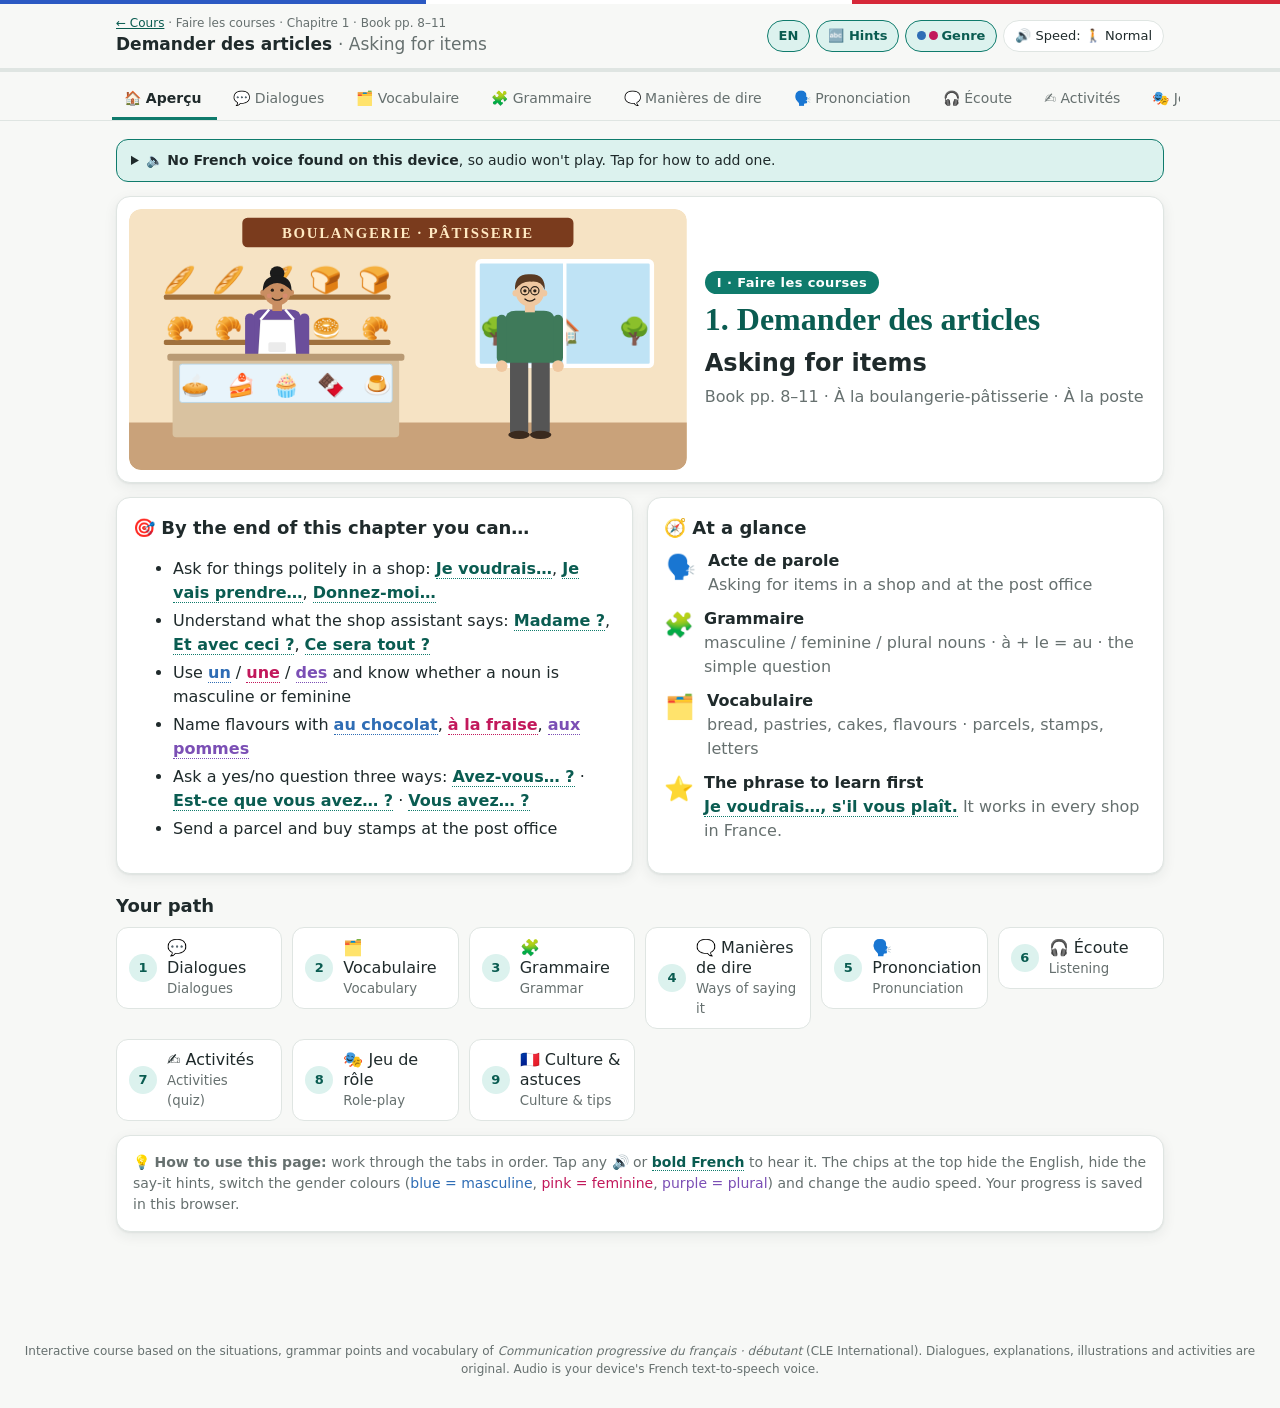
==== commit e8751bf6: "Make audio speed easy to find: speed switch on every dialogue and the listening tab, clearer header " ====
--- a/docs/c01.html
+++ b/docs/c01.html
@@ -393,6 +393,9 @@
   .flash{height:240px}
   .lesson-link .thumb{width:84px}
 }
+
+.speedbar{display:flex;gap:6px;align-items:center;flex-wrap:wrap;margin:8px 0 4px;font-size:13px}
+.speedbar .chip{padding:3px 10px}
 </style></head>
 <body><script>window.LESSONS=[];window.COURSE_HOME="index.html";</script><script>// Chapitre 1 · Demander des articles (book pp. 8–11)
 // Situations: 1. À la boulangerie-pâtisserie · 2. À la poste
@@ -1045,6 +1048,7 @@
   let S = { lessons: {}, words: {}, prefs: Object.assign({}, DEF) };
   try { const raw = localStorage.getItem(KEY); if (raw) S = Object.assign(S, JSON.parse(raw)); } catch (e) {}
   S.prefs = Object.assign({}, DEF, S.prefs);
+  S.prefs.rate = [0.65, 0.9, 1.05].reduce((a, v) => Math.abs(v - S.prefs.rate) < Math.abs(a - S.prefs.rate) ? v : a, 0.9);
   const LS = S.lessons[L.id] = S.lessons[L.id] || { done: {}, best: {} };
   const save = () => { try { localStorage.setItem(KEY, JSON.stringify(S)); } catch (e) {} };
 
@@ -1137,17 +1141,23 @@
     <footer>Interactive course based on the situations, grammar points and vocabulary of <i>${BOOK}</i> (CLE International). Dialogues, explanations, illustrations and activities are original. Audio is your device's French text-to-speech voice.</footer>`;
     wirePrefs();
   }
+  let refreshChips = () => {};
+  const RATES = [[0.65, "🐢 Slow"], [0.9, "🚶 Normal"], [1.05, "🐇 Fast"]];
+  const speedBar = () => `<div class="speedbar" title="Audio speed"><span class="muted">Speed</span>${RATES.map(([v, n]) => `<button class="chip ${Math.abs(v - S.prefs.rate) < 0.01 ? "on" : ""}" data-rate="${v}">${n}</button>`).join("")}</div>`;
+  document.addEventListener("click", e => { const b = e.target.closest(".speedbar [data-rate]"); if (!b) return; S.prefs.rate = +b.dataset.rate; save(); refreshChips(); });
   function wirePrefs() {
     const K = [["#t-en", "en"], ["#t-pr", "pr"], ["#t-gc", "gc"]];
     const setChips = () => {
       K.forEach(([s, k]) => { const b = $(s); if (b) b.classList.toggle("on", S.prefs[k]); });
-      const r = $("#t-rate"); if (r) r.textContent = S.prefs.rate < 0.8 ? "🐢 Slow" : S.prefs.rate < 1 ? "🚶 Normal" : "🐇 Fast";
+      const r = $("#t-rate"); if (r) r.textContent = "🔊 Speed: " + (S.prefs.rate < 0.8 ? "🐢 Slow" : S.prefs.rate < 1 ? "🚶 Normal" : "🐇 Fast");
+      document.querySelectorAll(".speedbar [data-rate]").forEach(b => b.classList.toggle("on", Math.abs(+b.dataset.rate - S.prefs.rate) < 0.01));
       document.body.classList.toggle("no-en", !S.prefs.en);
       document.body.classList.toggle("no-pr", !S.prefs.pr);
       document.body.classList.toggle("no-gc", !S.prefs.gc);
     };
     K.forEach(([s, k]) => { const b = $(s); if (b) b.onclick = () => { S.prefs[k] = !S.prefs[k]; save(); setChips(); }; });
     const r = $("#t-rate"); if (r) r.onclick = () => { S.prefs.rate = S.prefs.rate < 0.8 ? 0.9 : S.prefs.rate < 1 ? 1.05 : 0.65; save(); setChips(); };
+    refreshChips = setChips;
     setChips();
   }
   function updateProgress() {
@@ -1204,12 +1214,13 @@
   /* ---------- Dialogues ---------- */
   function bubbleAvatar(d, name) { return A.avatar(d.people[name], 40, { outfit: name === d.staff ? (A.SCENES[d.scene] || {}).outfit : null, oc: (A.SCENES[d.scene] || {}).oc }); }
   views.dialogues = (m) => {
-    m.appendChild(secHead("dialogues", "Listen, then read along. <b>▶ Play</b> reads the whole scene. <b>🔁 Shadow</b> pauses after each line so you can repeat it. <b>🎭 Be…</b> lets you take one role: the course reads the other part and waits for you. <b>🙈 Hide text</b> turns it into a listening test."));
+    m.appendChild(secHead("dialogues", "Listen, then read along. <b>▶ Play</b> reads the whole scene. <b>🔁 Shadow</b> pauses after each line so you can repeat it. <b>🎭 Be…</b> lets you take one role: the course reads the other part and waits for you. <b>🙈 Hide text</b> turns it into a listening test. Use the <b>Speed</b> switch on each dialogue (or the 🔊 Speed chip at the top) to slow the voice down."));
     L.dialogues.forEach(d => {
       const names = Object.keys(d.people);
       const card = h(`<div class="card dlg" style="margin-bottom:18px">
         <div class="dlg-head"><div><span class="sit-n">${esc(d.n || "")}</span> ${fr(d.titleFr || d.title, "dtitle")} <span class="muted">· ${esc(d.title)}</span><div class="muted" style="font-size:14px">${tz(d.note || "")}</div></div>
           <div class="row"><button class="btn small" data-act="play">▶ Play</button><button class="btn small" data-act="shadow">🔁 Shadow</button>${names.map(n => `<button class="btn small" data-role="${esc(n)}">🎭 Be ${esc(n.replace(/^(La |Le |L’|L')/i, ""))}</button>`).join("")}<button class="btn small" data-act="hide">🙈 Hide text</button></div></div>
+        ${speedBar()}
         <div class="scene-wrap">${A.scene(d)}</div>
         <div class="shadow-cue"></div>
         <div class="bubbles">${d.lines.map((ln, i) => {
@@ -1652,8 +1663,9 @@
 
   /* ---------- Listening ---------- */
   views.listening = (m) => {
-    m.appendChild(secHead("listening", "Train your ear without reading. Each question plays by itself: press ▶ to hear it again. Set 🐢 Slow at the top if it's too fast."));
+    m.appendChild(secHead("listening", "Train your ear without reading. Each question plays by itself: press ▶ to hear it again. Use the Speed switch below if it's too fast."));
     const B = L.classify;
+    m.appendChild(h(speedBar()));
     const pick = h(`<div class="row" style="margin-bottom:14px"><button class="chip on" data-l="words">🔤 Words (10)</button><button class="chip" data-l="lines">💬 Dialogue lines (8)</button><button class="chip" data-l="gender">⚥ Masculin / féminin (8)</button>${B ? `<button class="chip" data-l="cls">${esc(B.label)} (8)</button>` : ""}<button class="chip" data-l="dict">⌨️ Dictée (6)</button></div>`);
     const box = h(`<div></div>`); m.append(pick, box);
     const allLines = L.dialogues.flatMap(d => d.lines.filter(l => d.people[l[0]]).map(l => ({ l, d })));
